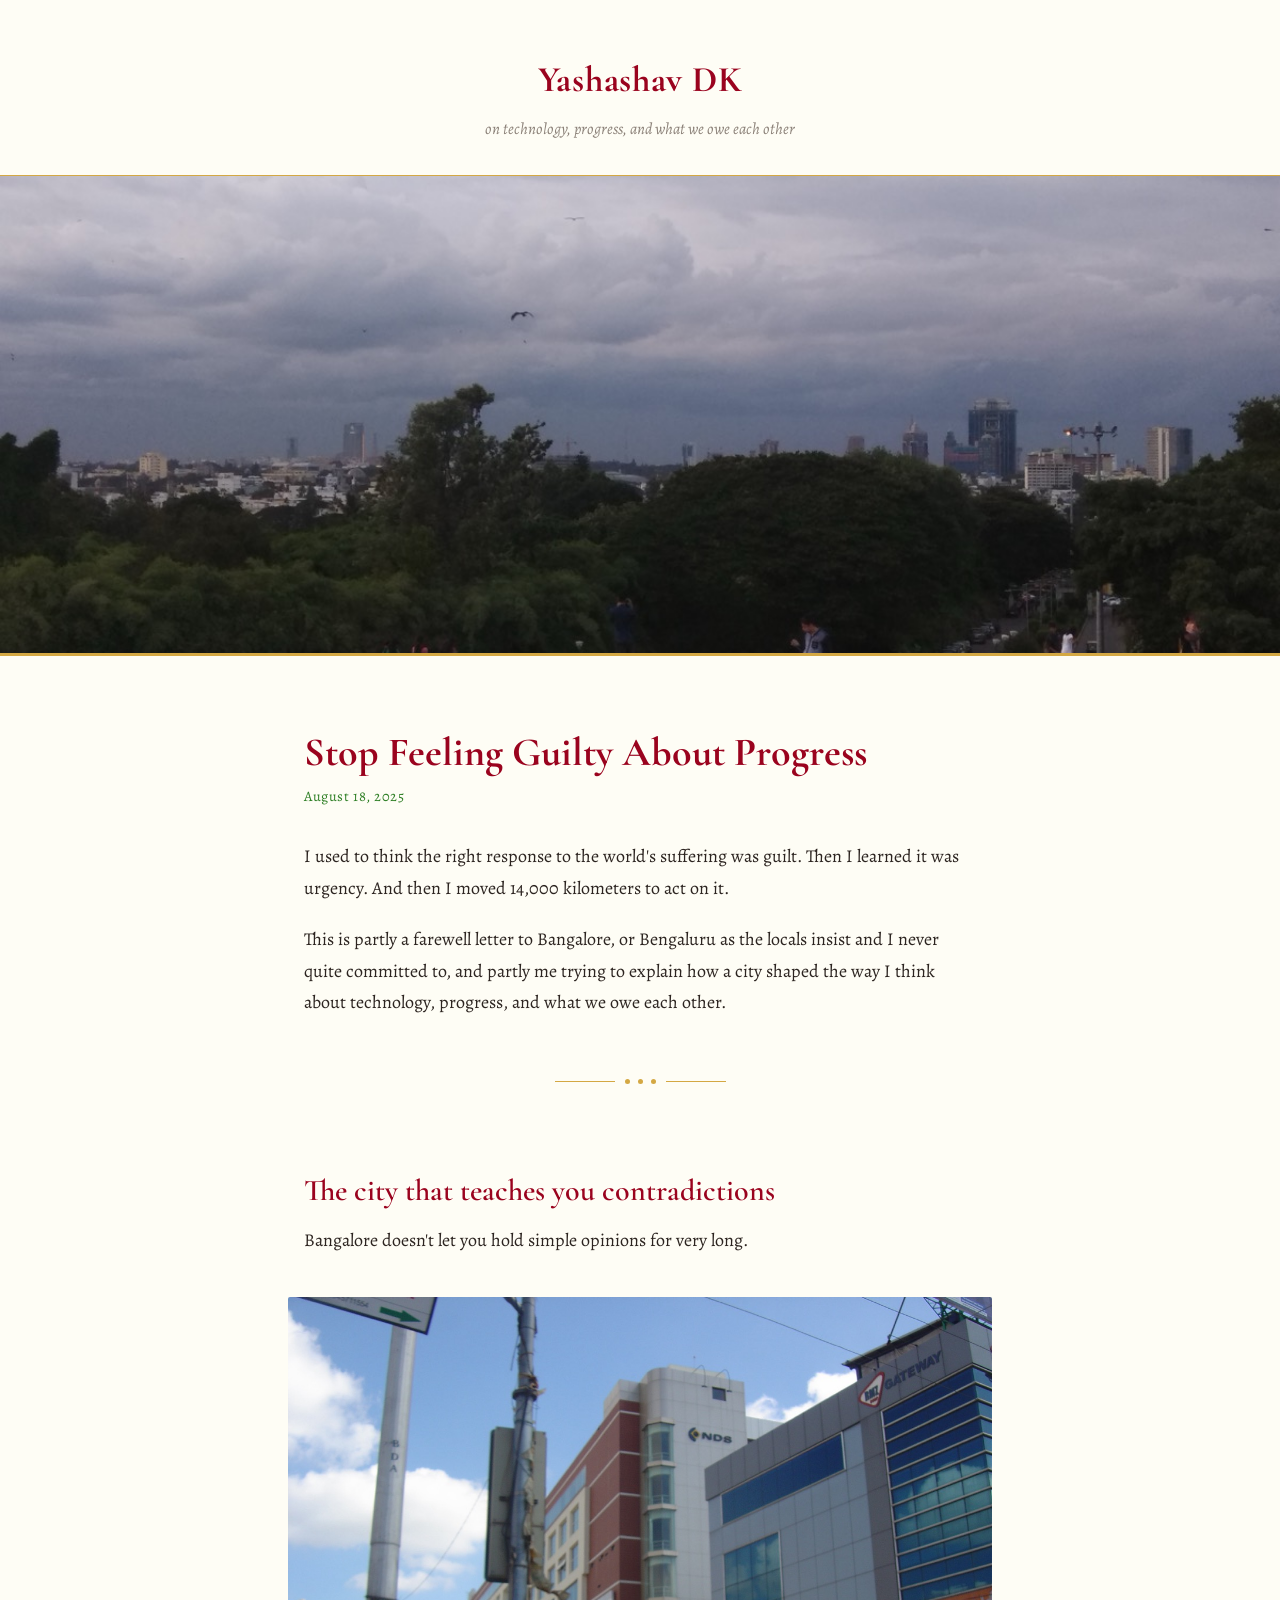
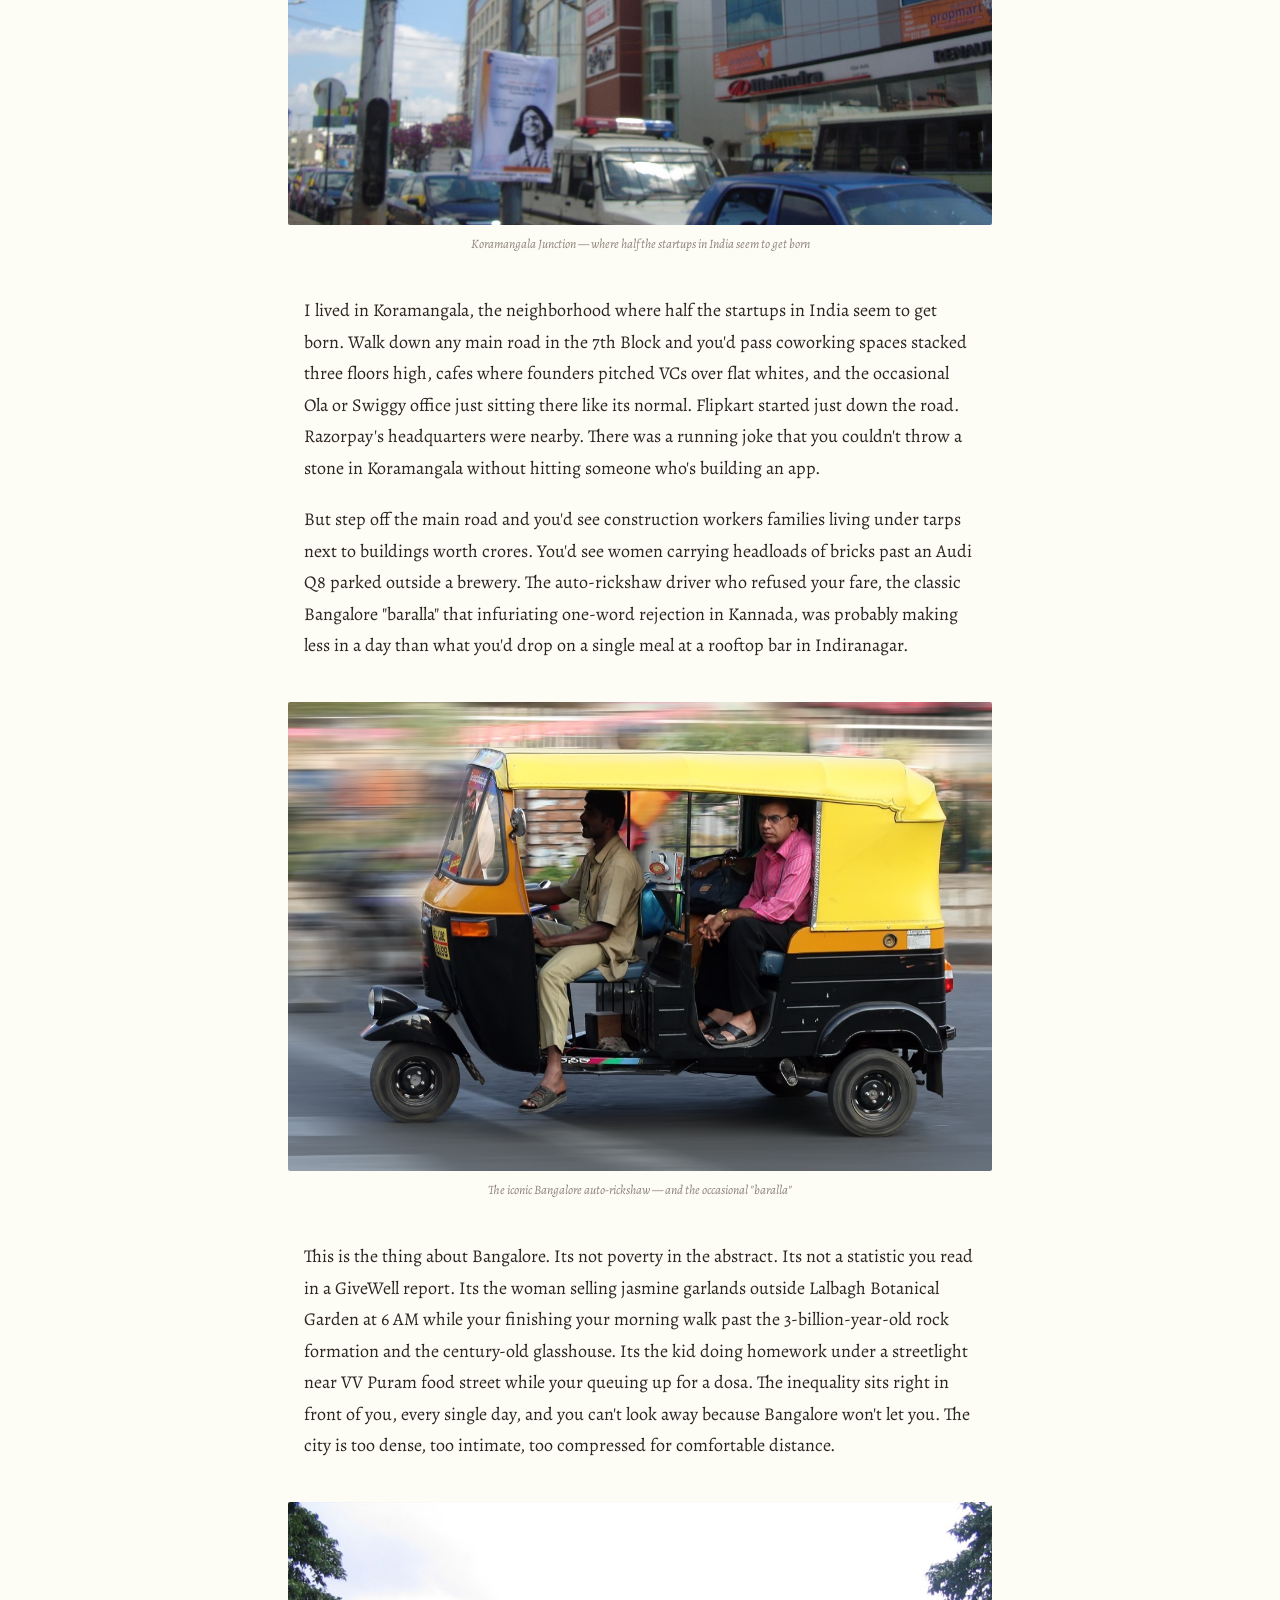
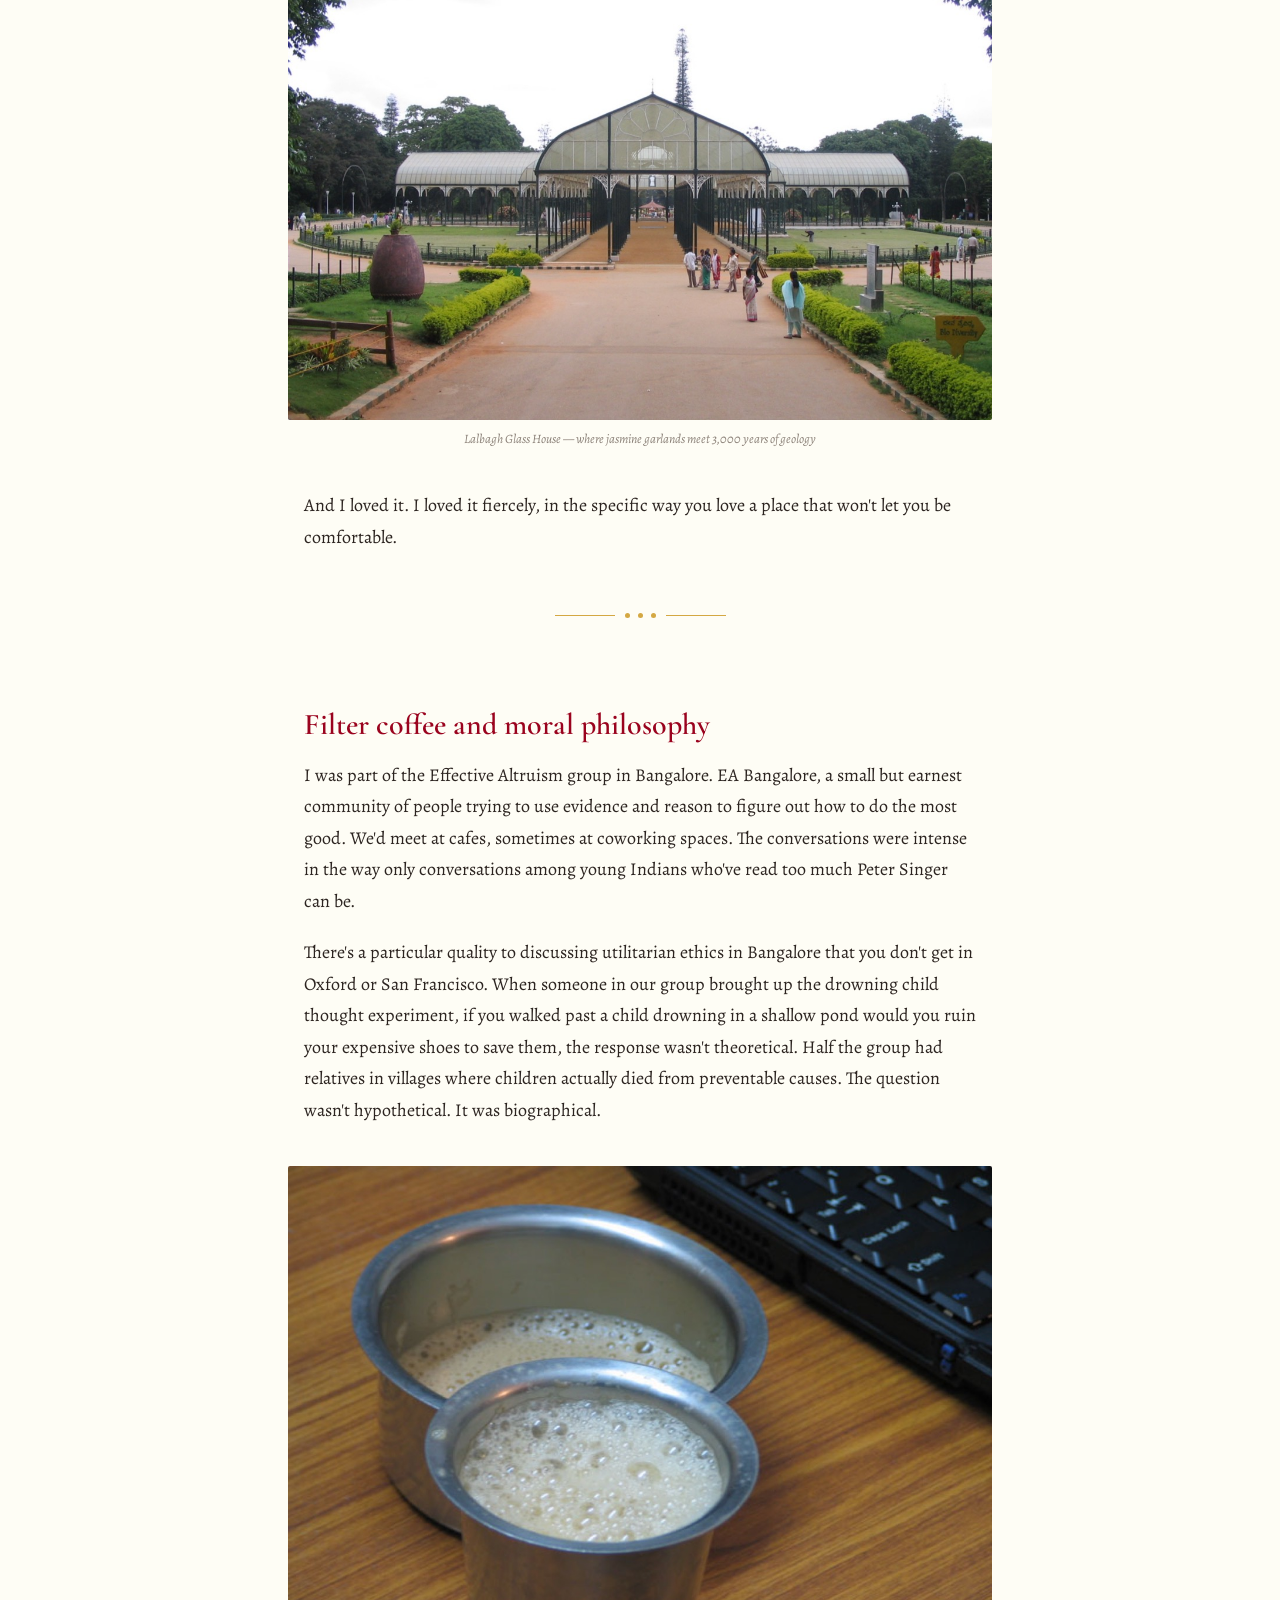
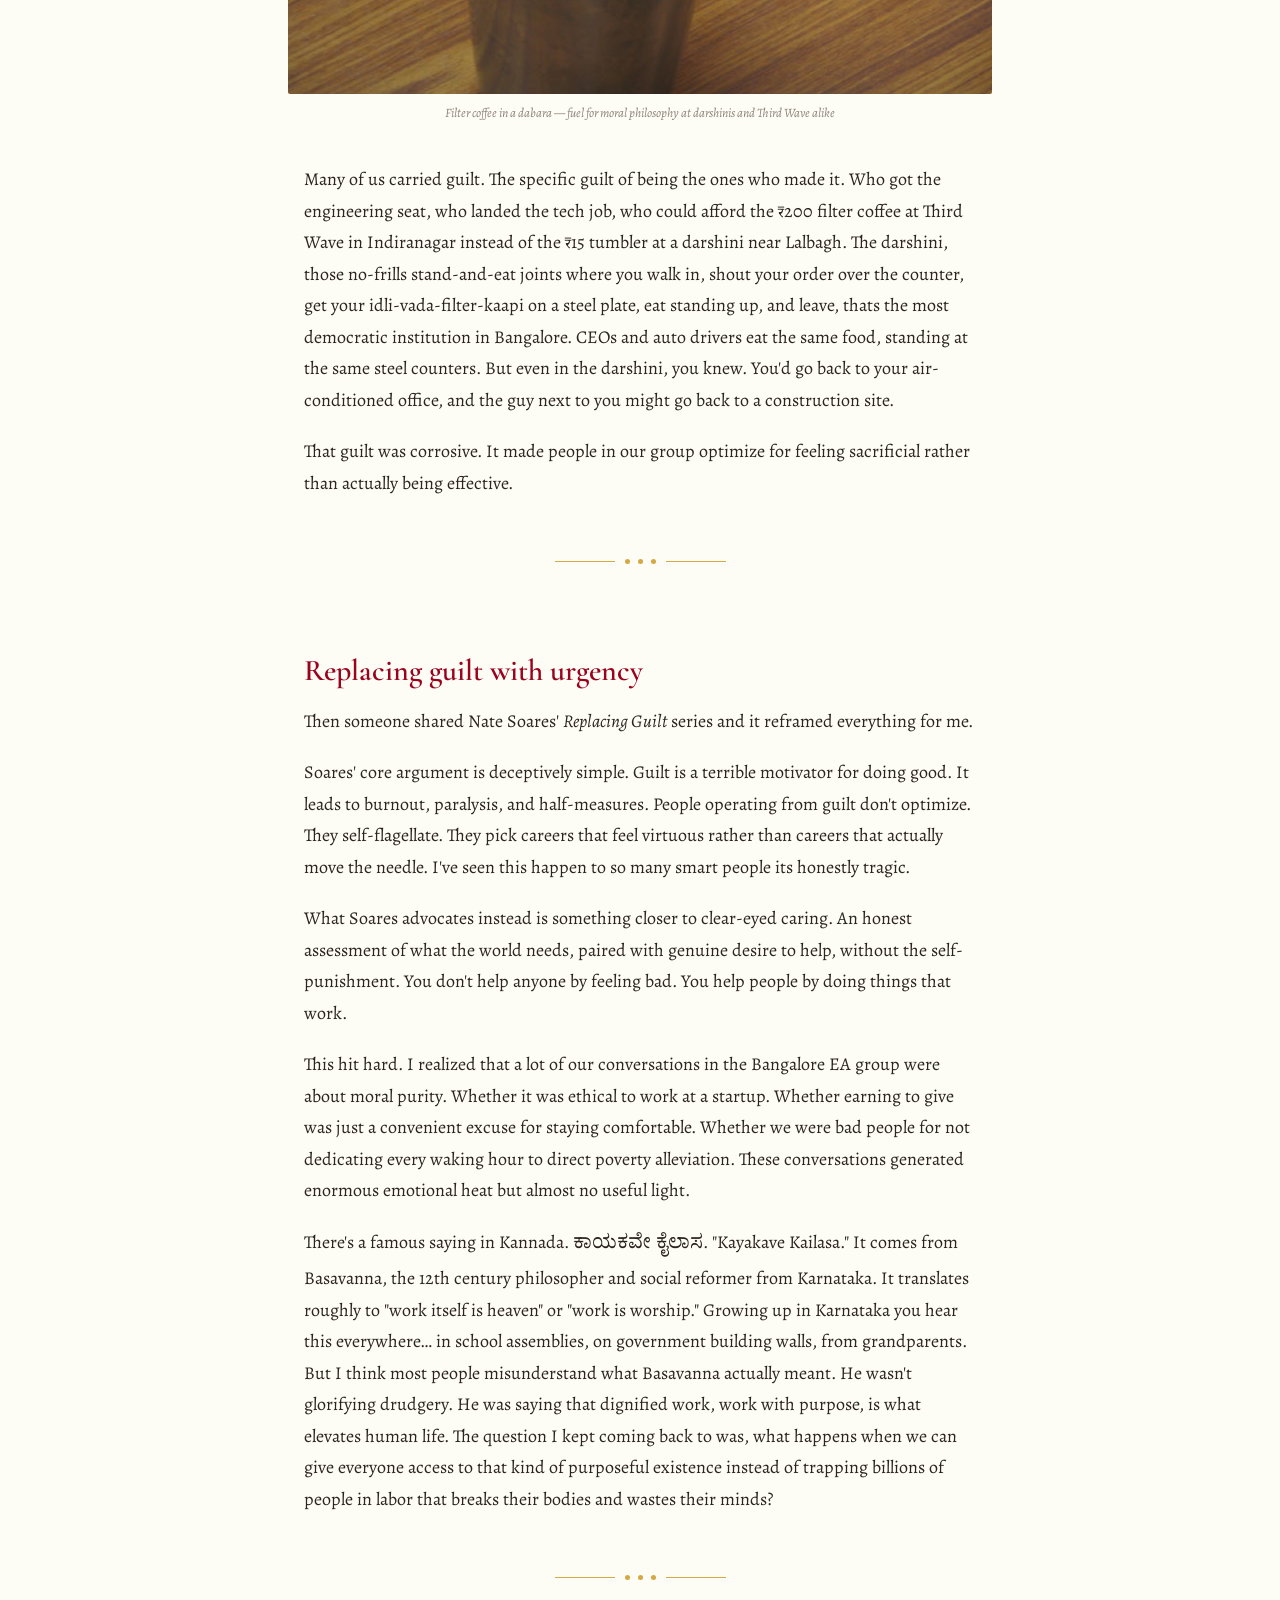
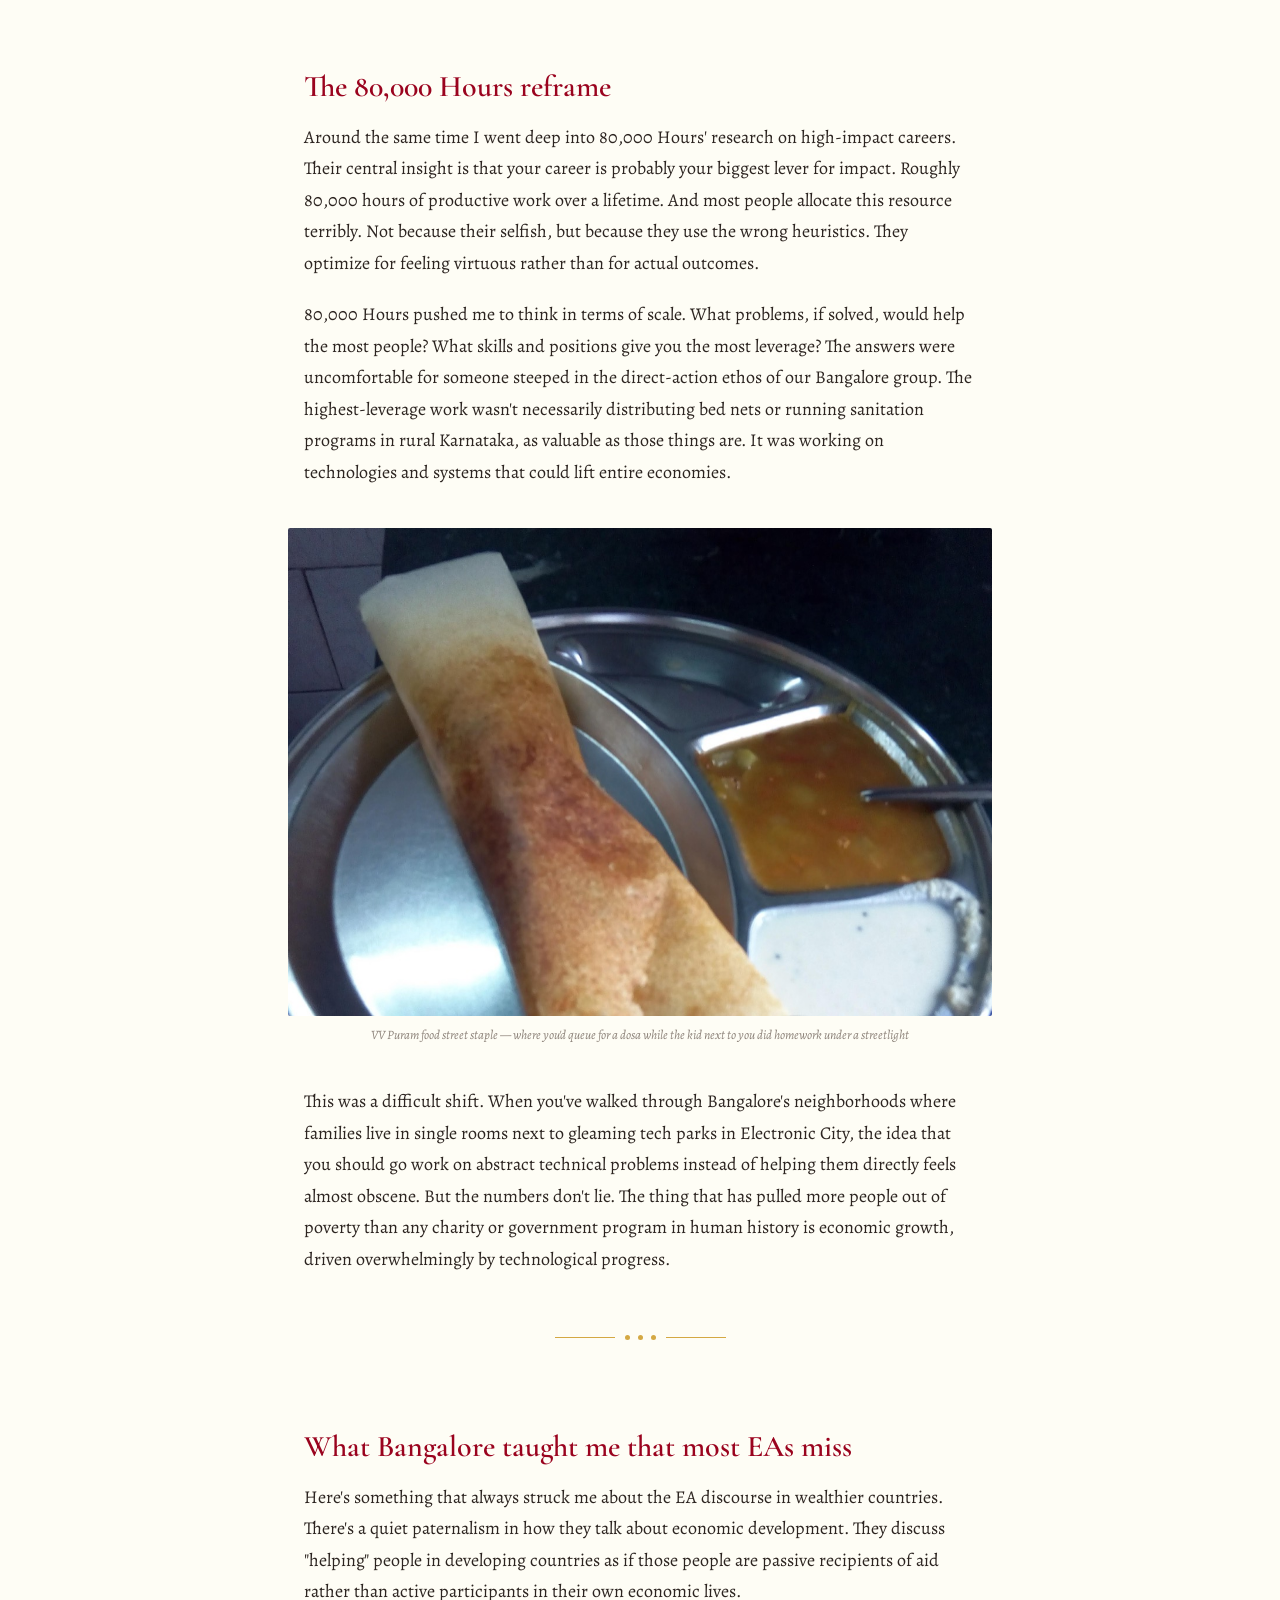
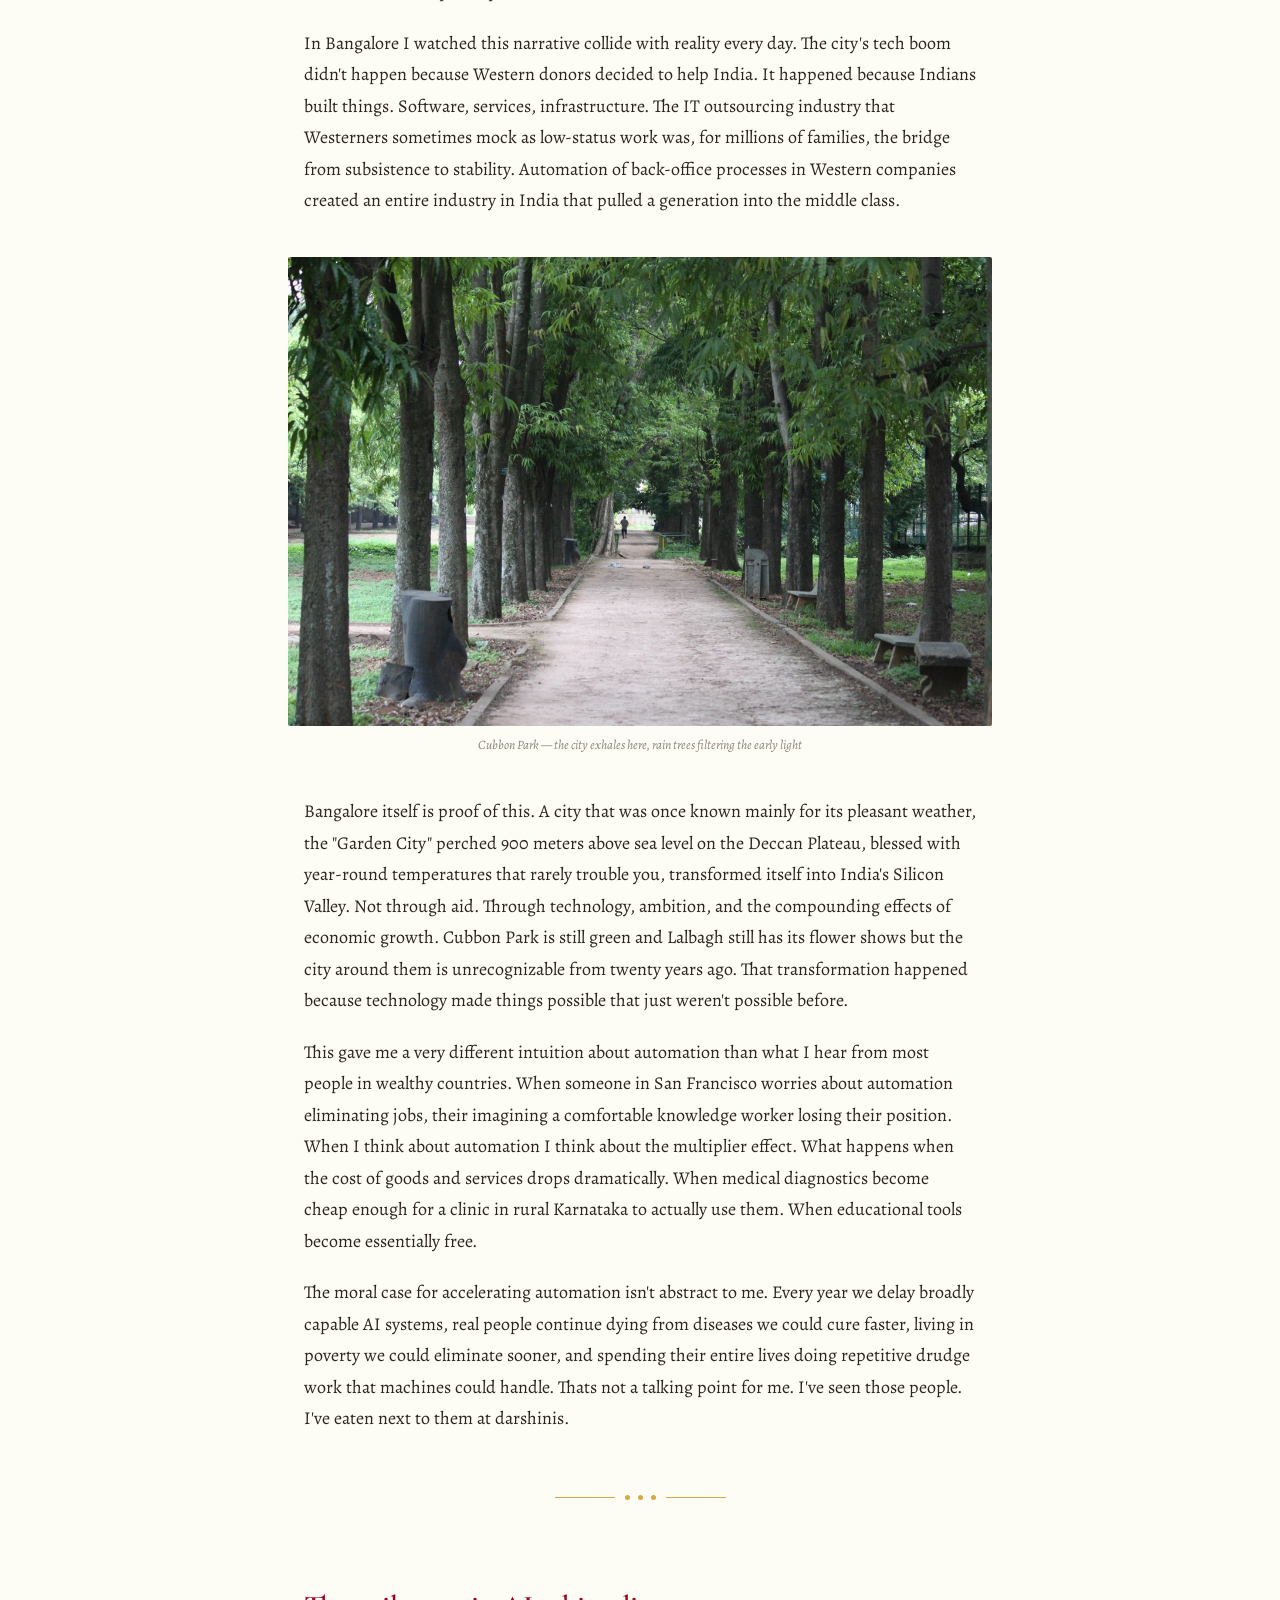
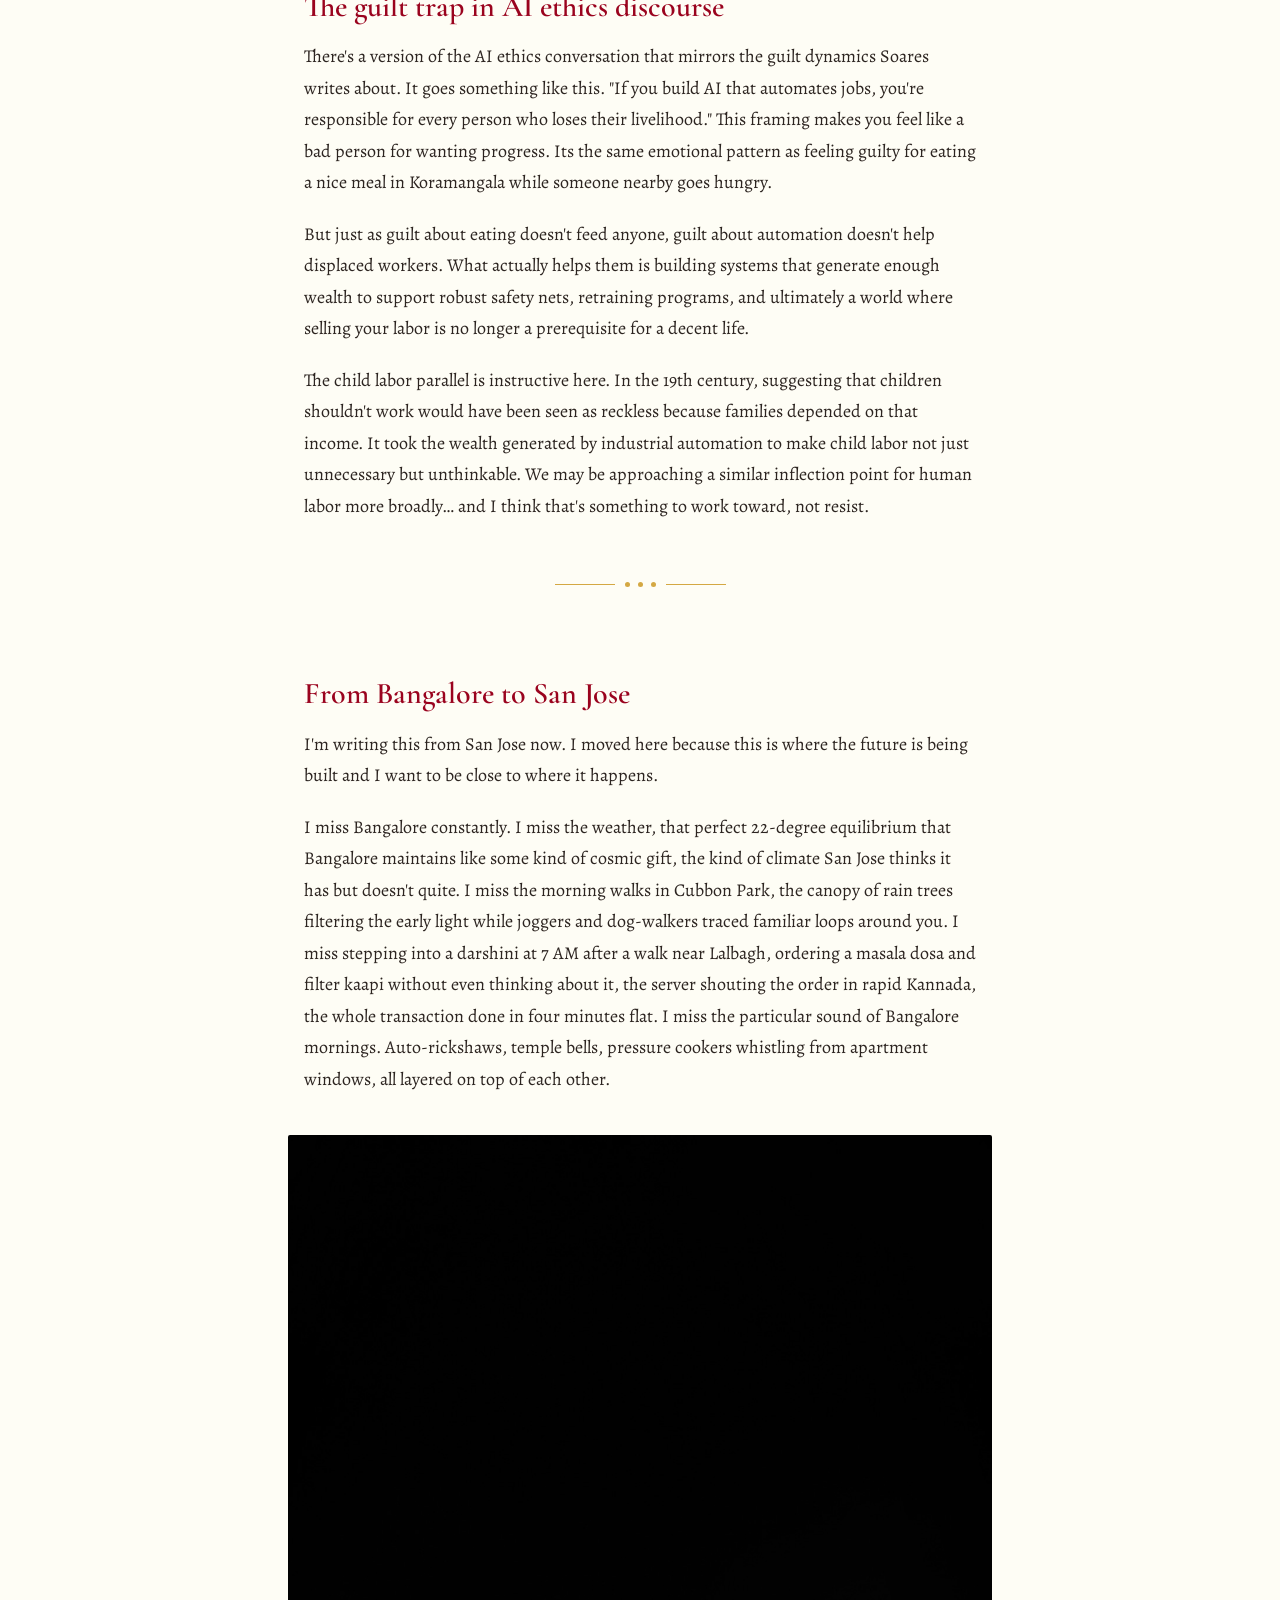
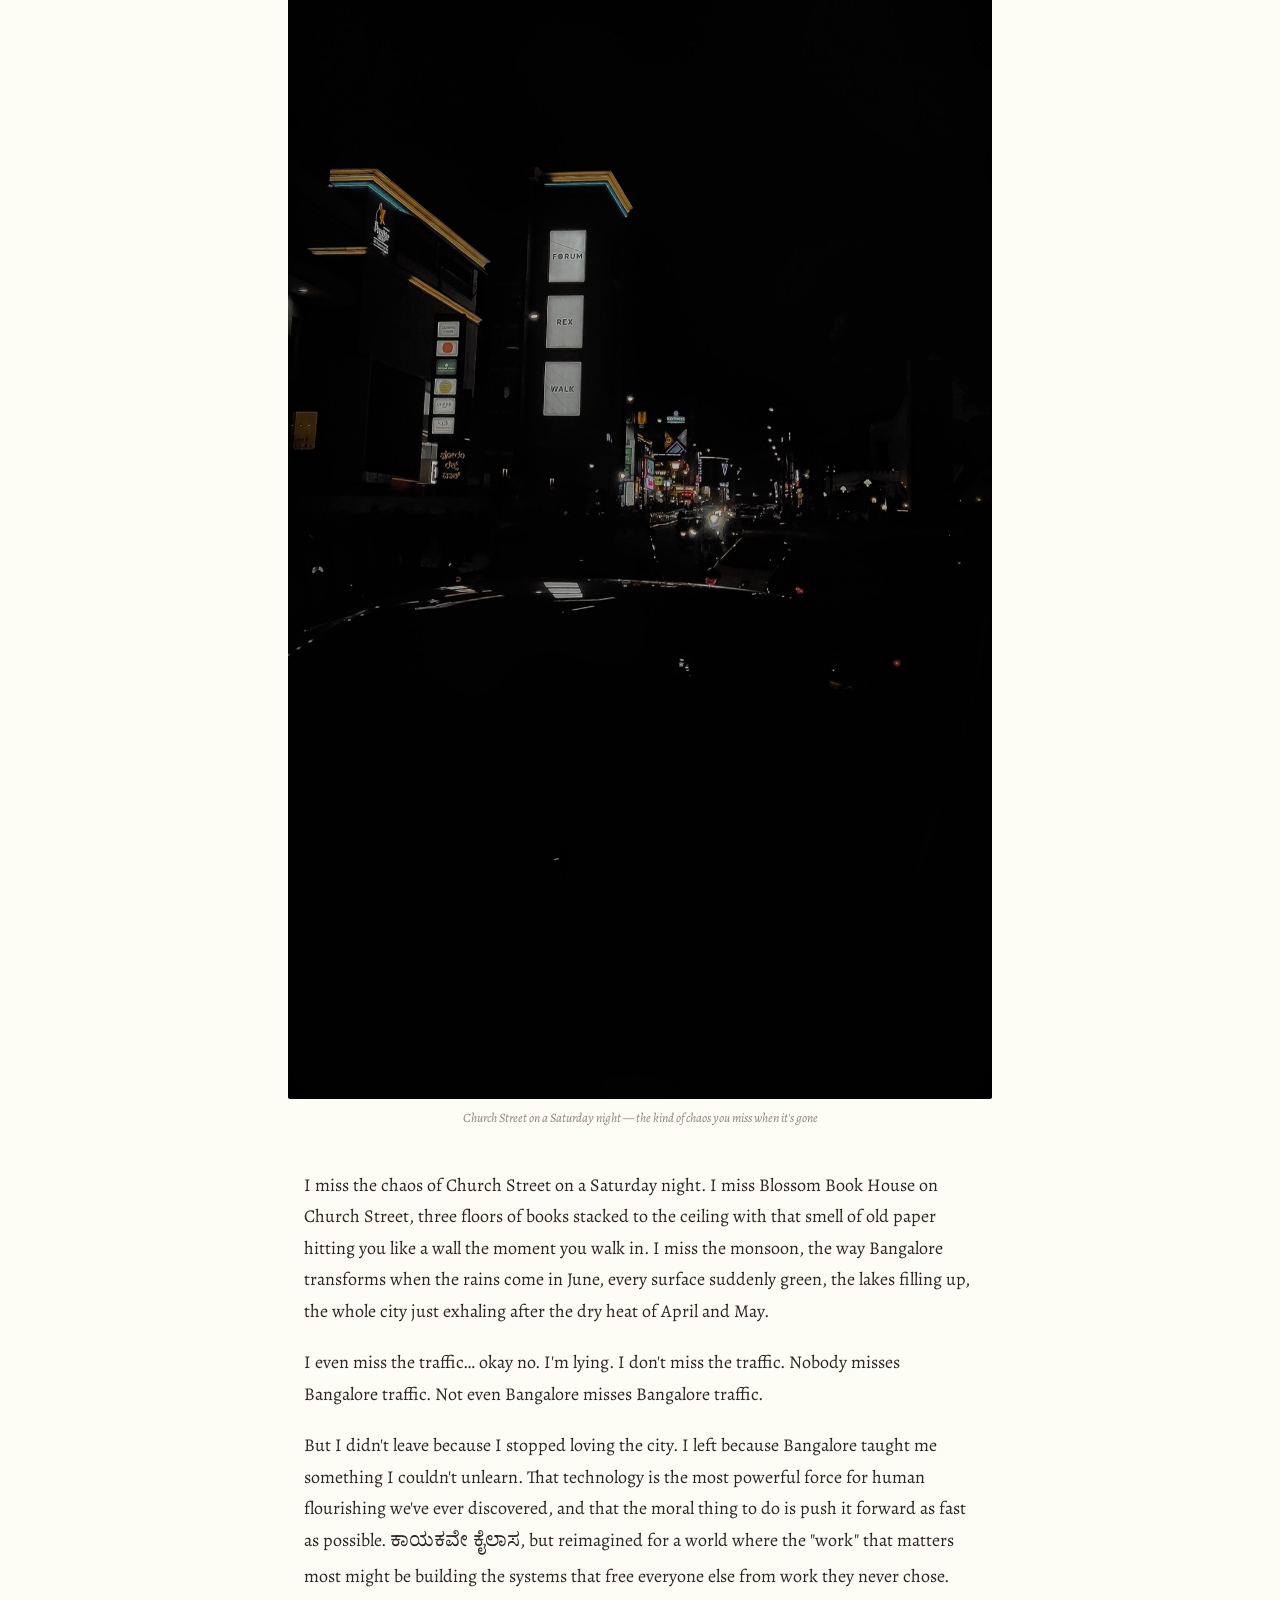
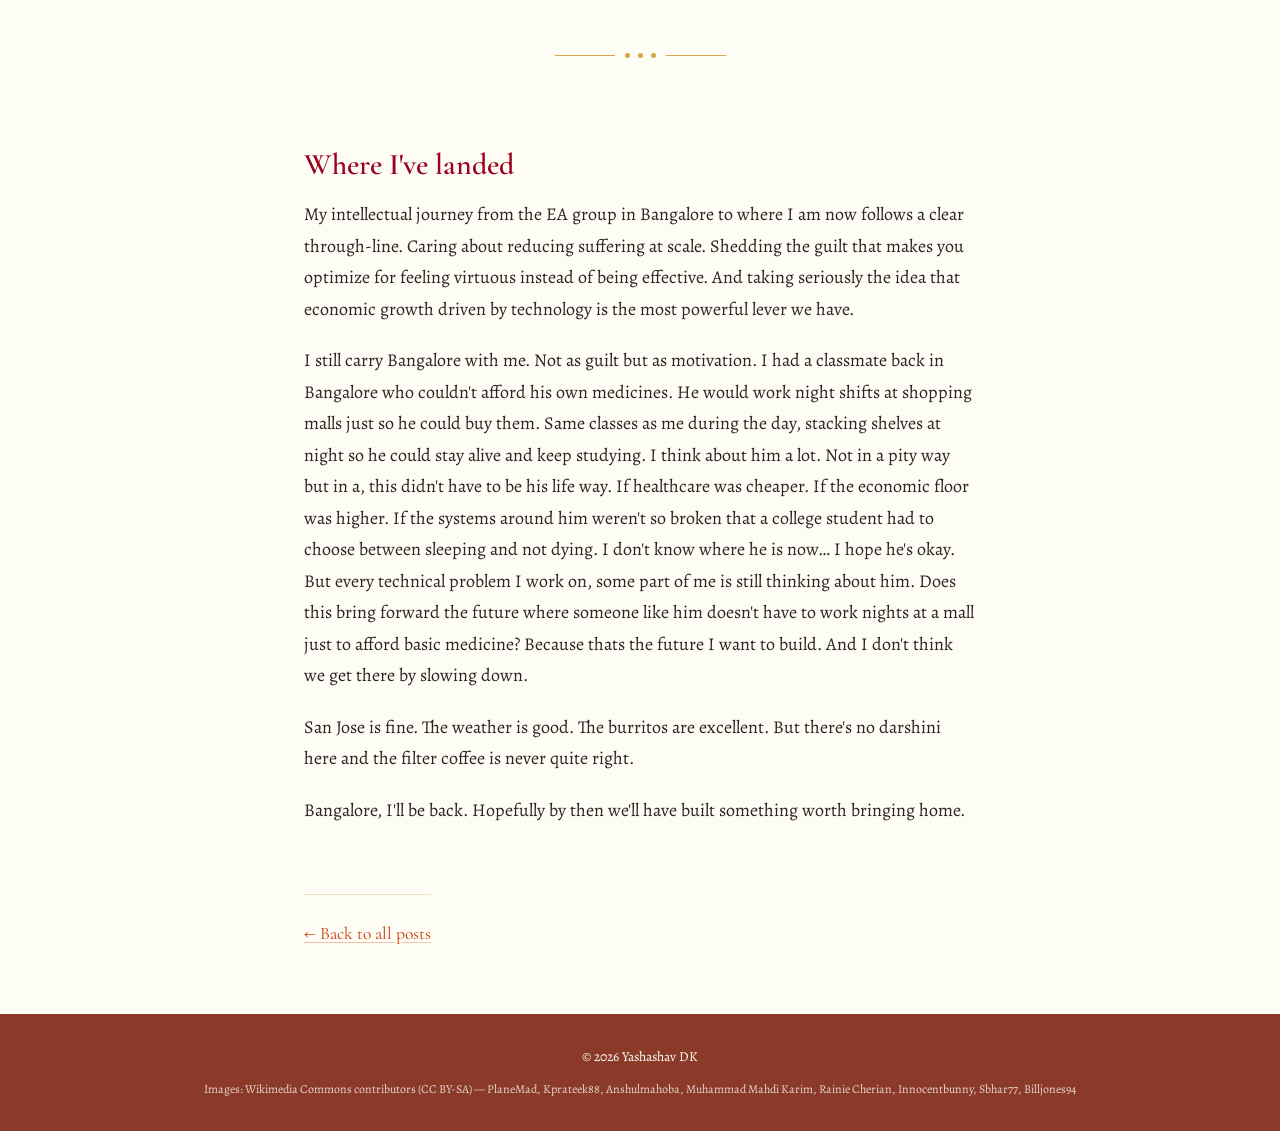
==== posts/stop-feeling-guilty-about-progress.html @ c137db02 "Initial commit: personal blog with Bangalore love letter South Indian-inflected GitHub Pages blog wi" ====
<!DOCTYPE html>
<html lang="en">
<head>
  <meta charset="UTF-8">
  <meta name="viewport" content="width=device-width, initial-scale=1.0">
  <title>Stop Feeling Guilty About Progress &mdash; Yashashav DK</title>
  <link rel="stylesheet" href="../css/style.css">
  <meta name="description" content="A love letter to Bangalore. On EA, technology, automation, and what a city teaches you about progress.">
  <meta property="og:title" content="Stop Feeling Guilty About Progress">
  <meta property="og:description" content="A love letter to Bangalore, and why I moved 14,000 kilometers to act on what it taught me.">
  <meta property="og:image" content="../images/bangalore-skyline.jpg">
  <meta property="og:type" content="article">
</head>
<body>

  <header class="site-header">
    <h1><a href="../index.html">Yashashav DK</a></h1>
    <p class="tagline">on technology, progress, and what we owe each other</p>
  </header>

  <img src="../images/bangalore-skyline.jpg" alt="Bangalore skyline seen from Lalbagh Botanical Garden, a mix of greenery and modern buildings" class="post-hero">

  <main class="content">
    <article>
      <div class="post-header">
        <h1>Stop Feeling Guilty About Progress</h1>
        <p class="post-date">August 18, 2025</p>
      </div>

      <div class="post-body">
        <p>I used to think the right response to the world's suffering was guilt. Then I learned it was urgency. And then I moved 14,000 kilometers to act on it.</p>

        <p>This is partly a farewell letter to Bangalore, or Bengaluru as the locals insist and I never quite committed to, and partly me trying to explain how a city shaped the way I think about technology, progress, and what we owe each other.</p>

        <div class="kolam-divider">
          <div class="kolam-dots"><span></span><span></span><span></span></div>
        </div>

        <h2>The city that teaches you contradictions</h2>

        <p>Bangalore doesn't let you hold simple opinions for very long.</p>

        <figure>
          <img src="../images/koramangala-junction.jpg" alt="Koramangala Junction, the heart of Bangalore's startup neighborhood" loading="lazy">
          <figcaption>Koramangala Junction &mdash; where half the startups in India seem to get born</figcaption>
        </figure>

        <p>I lived in Koramangala, the neighborhood where half the startups in India seem to get born. Walk down any main road in the 7th Block and you'd pass coworking spaces stacked three floors high, cafes where founders pitched VCs over flat whites, and the occasional Ola or Swiggy office just sitting there like its normal. Flipkart started just down the road. Razorpay's headquarters were nearby. There was a running joke that you couldn't throw a stone in Koramangala without hitting someone who's building an app.</p>

        <p>But step off the main road and you'd see construction workers families living under tarps next to buildings worth crores. You'd see women carrying headloads of bricks past an Audi Q8 parked outside a brewery. The auto-rickshaw driver who refused your fare, the classic Bangalore "baralla" that infuriating one-word rejection in Kannada, was probably making less in a day than what you'd drop on a single meal at a rooftop bar in Indiranagar.</p>

        <figure>
          <img src="../images/auto-rickshaw.jpg" alt="A green-and-yellow auto-rickshaw in Bangalore, the iconic local transport" loading="lazy">
          <figcaption>The iconic Bangalore auto-rickshaw &mdash; and the occasional "baralla"</figcaption>
        </figure>

        <p>This is the thing about Bangalore. Its not poverty in the abstract. Its not a statistic you read in a GiveWell report. Its the woman selling jasmine garlands outside Lalbagh Botanical Garden at 6 AM while your finishing your morning walk past the 3-billion-year-old rock formation and the century-old glasshouse. Its the kid doing homework under a streetlight near VV Puram food street while your queuing up for a dosa. The inequality sits right in front of you, every single day, and you can't look away because Bangalore won't let you. The city is too dense, too intimate, too compressed for comfortable distance.</p>

        <figure>
          <img src="../images/lalbagh-glasshouse.jpg" alt="The Glass House at Lalbagh Botanical Garden, Bangalore" loading="lazy">
          <figcaption>Lalbagh Glass House &mdash; where jasmine garlands meet 3,000 years of geology</figcaption>
        </figure>

        <p>And I loved it. I loved it fiercely, in the specific way you love a place that won't let you be comfortable.</p>

        <div class="kolam-divider">
          <div class="kolam-dots"><span></span><span></span><span></span></div>
        </div>

        <h2>Filter coffee and moral philosophy</h2>

        <p>I was part of the Effective Altruism group in Bangalore. EA Bangalore, a small but earnest community of people trying to use evidence and reason to figure out how to do the most good. We'd meet at cafes, sometimes at coworking spaces. The conversations were intense in the way only conversations among young Indians who've read too much Peter Singer can be.</p>

        <p>There's a particular quality to discussing utilitarian ethics in Bangalore that you don't get in Oxford or San Francisco. When someone in our group brought up the drowning child thought experiment, if you walked past a child drowning in a shallow pond would you ruin your expensive shoes to save them, the response wasn't theoretical. Half the group had relatives in villages where children actually died from preventable causes. The question wasn't hypothetical. It was biographical.</p>

        <figure>
          <img src="../images/filter-coffee.jpg" alt="South Indian filter coffee served in a traditional metal dabarah" loading="lazy">
          <figcaption>Filter coffee in a dabara &mdash; fuel for moral philosophy at darshinis and Third Wave alike</figcaption>
        </figure>

        <p>Many of us carried guilt. The specific guilt of being the ones who made it. Who got the engineering seat, who landed the tech job, who could afford the &#8377;200 filter coffee at Third Wave in Indiranagar instead of the &#8377;15 tumbler at a darshini near Lalbagh. The darshini, those no-frills stand-and-eat joints where you walk in, shout your order over the counter, get your idli-vada-filter-kaapi on a steel plate, eat standing up, and leave, thats the most democratic institution in Bangalore. CEOs and auto drivers eat the same food, standing at the same steel counters. But even in the darshini, you knew. You'd go back to your air-conditioned office, and the guy next to you might go back to a construction site.</p>

        <p>That guilt was corrosive. It made people in our group optimize for feeling sacrificial rather than actually being effective.</p>

        <div class="kolam-divider">
          <div class="kolam-dots"><span></span><span></span><span></span></div>
        </div>

        <h2>Replacing guilt with urgency</h2>

        <p>Then someone shared Nate Soares' <em>Replacing Guilt</em> series and it reframed everything for me.</p>

        <p>Soares' core argument is deceptively simple. Guilt is a terrible motivator for doing good. It leads to burnout, paralysis, and half-measures. People operating from guilt don't optimize. They self-flagellate. They pick careers that feel virtuous rather than careers that actually move the needle. I've seen this happen to so many smart people its honestly tragic.</p>

        <p>What Soares advocates instead is something closer to clear-eyed caring. An honest assessment of what the world needs, paired with genuine desire to help, without the self-punishment. You don't help anyone by feeling bad. You help people by doing things that work.</p>

        <p>This hit hard. I realized that a lot of our conversations in the Bangalore EA group were about moral purity. Whether it was ethical to work at a startup. Whether earning to give was just a convenient excuse for staying comfortable. Whether we were bad people for not dedicating every waking hour to direct poverty alleviation. These conversations generated enormous emotional heat but almost no useful light.</p>

        <p>There's a famous saying in Kannada. <span class="kannada">ಕಾಯಕವೇ ಕೈಲಾಸ</span>. "Kayakave Kailasa." It comes from Basavanna, the 12th century philosopher and social reformer from Karnataka. It translates roughly to "work itself is heaven" or "work is worship." Growing up in Karnataka you hear this everywhere&hellip; in school assemblies, on government building walls, from grandparents. But I think most people misunderstand what Basavanna actually meant. He wasn't glorifying drudgery. He was saying that dignified work, work with purpose, is what elevates human life. The question I kept coming back to was, what happens when we can give everyone access to that kind of purposeful existence instead of trapping billions of people in labor that breaks their bodies and wastes their minds?</p>

        <div class="kolam-divider">
          <div class="kolam-dots"><span></span><span></span><span></span></div>
        </div>

        <h2>The 80,000 Hours reframe</h2>

        <p>Around the same time I went deep into 80,000 Hours' research on high-impact careers. Their central insight is that your career is probably your biggest lever for impact. Roughly 80,000 hours of productive work over a lifetime. And most people allocate this resource terribly. Not because their selfish, but because they use the wrong heuristics. They optimize for feeling virtuous rather than for actual outcomes.</p>

        <p>80,000 Hours pushed me to think in terms of scale. What problems, if solved, would help the most people? What skills and positions give you the most leverage? The answers were uncomfortable for someone steeped in the direct-action ethos of our Bangalore group. The highest-leverage work wasn't necessarily distributing bed nets or running sanitation programs in rural Karnataka, as valuable as those things are. It was working on technologies and systems that could lift entire economies.</p>

        <figure>
          <img src="../images/masala-dosa.jpg" alt="A plate of South Indian masala dosa" loading="lazy">
          <figcaption>VV Puram food street staple &mdash; where you'd queue for a dosa while the kid next to you did homework under a streetlight</figcaption>
        </figure>

        <p>This was a difficult shift. When you've walked through Bangalore's neighborhoods where families live in single rooms next to gleaming tech parks in Electronic City, the idea that you should go work on abstract technical problems instead of helping them directly feels almost obscene. But the numbers don't lie. The thing that has pulled more people out of poverty than any charity or government program in human history is economic growth, driven overwhelmingly by technological progress.</p>

        <div class="kolam-divider">
          <div class="kolam-dots"><span></span><span></span><span></span></div>
        </div>

        <h2>What Bangalore taught me that most EAs miss</h2>

        <p>Here's something that always struck me about the EA discourse in wealthier countries. There's a quiet paternalism in how they talk about economic development. They discuss "helping" people in developing countries as if those people are passive recipients of aid rather than active participants in their own economic lives.</p>

        <p>In Bangalore I watched this narrative collide with reality every day. The city's tech boom didn't happen because Western donors decided to help India. It happened because Indians built things. Software, services, infrastructure. The IT outsourcing industry that Westerners sometimes mock as low-status work was, for millions of families, the bridge from subsistence to stability. Automation of back-office processes in Western companies created an entire industry in India that pulled a generation into the middle class.</p>

        <figure>
          <img src="../images/cubbon-park.jpg" alt="Lush tree-lined canopy at Cubbon Park, Bengaluru" loading="lazy">
          <figcaption>Cubbon Park &mdash; the city exhales here, rain trees filtering the early light</figcaption>
        </figure>

        <p>Bangalore itself is proof of this. A city that was once known mainly for its pleasant weather, the "Garden City" perched 900 meters above sea level on the Deccan Plateau, blessed with year-round temperatures that rarely trouble you, transformed itself into India's Silicon Valley. Not through aid. Through technology, ambition, and the compounding effects of economic growth. Cubbon Park is still green and Lalbagh still has its flower shows but the city around them is unrecognizable from twenty years ago. That transformation happened because technology made things possible that just weren't possible before.</p>

        <p>This gave me a very different intuition about automation than what I hear from most people in wealthy countries. When someone in San Francisco worries about automation eliminating jobs, their imagining a comfortable knowledge worker losing their position. When I think about automation I think about the multiplier effect. What happens when the cost of goods and services drops dramatically. When medical diagnostics become cheap enough for a clinic in rural Karnataka to actually use them. When educational tools become essentially free.</p>

        <p>The moral case for accelerating automation isn't abstract to me. Every year we delay broadly capable AI systems, real people continue dying from diseases we could cure faster, living in poverty we could eliminate sooner, and spending their entire lives doing repetitive drudge work that machines could handle. Thats not a talking point for me. I've seen those people. I've eaten next to them at darshinis.</p>

        <div class="kolam-divider">
          <div class="kolam-dots"><span></span><span></span><span></span></div>
        </div>

        <h2>The guilt trap in AI ethics discourse</h2>

        <p>There's a version of the AI ethics conversation that mirrors the guilt dynamics Soares writes about. It goes something like this. "If you build AI that automates jobs, you're responsible for every person who loses their livelihood." This framing makes you feel like a bad person for wanting progress. Its the same emotional pattern as feeling guilty for eating a nice meal in Koramangala while someone nearby goes hungry.</p>

        <p>But just as guilt about eating doesn't feed anyone, guilt about automation doesn't help displaced workers. What actually helps them is building systems that generate enough wealth to support robust safety nets, retraining programs, and ultimately a world where selling your labor is no longer a prerequisite for a decent life.</p>

        <p>The child labor parallel is instructive here. In the 19th century, suggesting that children shouldn't work would have been seen as reckless because families depended on that income. It took the wealth generated by industrial automation to make child labor not just unnecessary but unthinkable. We may be approaching a similar inflection point for human labor more broadly&hellip; and I think that's something to work toward, not resist.</p>

        <div class="kolam-divider">
          <div class="kolam-dots"><span></span><span></span><span></span></div>
        </div>

        <h2>From Bangalore to San Jose</h2>

        <p>I'm writing this from San Jose now. I moved here because this is where the future is being built and I want to be close to where it happens.</p>

        <p>I miss Bangalore constantly. I miss the weather, that perfect 22-degree equilibrium that Bangalore maintains like some kind of cosmic gift, the kind of climate San Jose thinks it has but doesn't quite. I miss the morning walks in Cubbon Park, the canopy of rain trees filtering the early light while joggers and dog-walkers traced familiar loops around you. I miss stepping into a darshini at 7 AM after a walk near Lalbagh, ordering a masala dosa and filter kaapi without even thinking about it, the server shouting the order in rapid Kannada, the whole transaction done in four minutes flat. I miss the particular sound of Bangalore mornings. Auto-rickshaws, temple bells, pressure cookers whistling from apartment windows, all layered on top of each other.</p>

        <figure>
          <img src="../images/church-street.jpg" alt="Church Street in Bangalore at night, bustling with people and lights" loading="lazy">
          <figcaption>Church Street on a Saturday night &mdash; the kind of chaos you miss when it's gone</figcaption>
        </figure>

        <p>I miss the chaos of Church Street on a Saturday night. I miss Blossom Book House on Church Street, three floors of books stacked to the ceiling with that smell of old paper hitting you like a wall the moment you walk in. I miss the monsoon, the way Bangalore transforms when the rains come in June, every surface suddenly green, the lakes filling up, the whole city just exhaling after the dry heat of April and May.</p>

        <p>I even miss the traffic&hellip; okay no. I'm lying. I don't miss the traffic. Nobody misses Bangalore traffic. Not even Bangalore misses Bangalore traffic.</p>

        <p>But I didn't leave because I stopped loving the city. I left because Bangalore taught me something I couldn't unlearn. That technology is the most powerful force for human flourishing we've ever discovered, and that the moral thing to do is push it forward as fast as possible. <span class="kannada">ಕಾಯಕವೇ ಕೈಲಾಸ</span>, but reimagined for a world where the "work" that matters most might be building the systems that free everyone else from work they never chose.</p>

        <div class="kolam-divider">
          <div class="kolam-dots"><span></span><span></span><span></span></div>
        </div>

        <h2>Where I've landed</h2>

        <p>My intellectual journey from the EA group in Bangalore to where I am now follows a clear through-line. Caring about reducing suffering at scale. Shedding the guilt that makes you optimize for feeling virtuous instead of being effective. And taking seriously the idea that economic growth driven by technology is the most powerful lever we have.</p>

        <p>I still carry Bangalore with me. Not as guilt but as motivation. I had a classmate back in Bangalore who couldn't afford his own medicines. He would work night shifts at shopping malls just so he could buy them. Same classes as me during the day, stacking shelves at night so he could stay alive and keep studying. I think about him a lot. Not in a pity way but in a, this didn't have to be his life way. If healthcare was cheaper. If the economic floor was higher. If the systems around him weren't so broken that a college student had to choose between sleeping and not dying. I don't know where he is now&hellip; I hope he's okay. But every technical problem I work on, some part of me is still thinking about him. Does this bring forward the future where someone like him doesn't have to work nights at a mall just to afford basic medicine? Because thats the future I want to build. And I don't think we get there by slowing down.</p>

        <p>San Jose is fine. The weather is good. The burritos are excellent. But there's no darshini here and the filter coffee is never quite right.</p>

        <p>Bangalore, I'll be back. Hopefully by then we'll have built something worth bringing home.</p>

        <a href="../index.html" class="back-link">&larr; Back to all posts</a>
      </div>
    </article>
  </main>

  <footer class="site-footer">
    <p>&copy; 2026 Yashashav DK</p>
    <p class="attribution">
      Images: Wikimedia Commons contributors (CC BY-SA) &mdash;
      PlaneMad, Kprateek88, Anshulmahoba, Muhammad Mahdi Karim, Rainie Cherian, Innocentbunny, Sbhar77, Billjones94
    </p>
  </footer>

</body>
</html>
---- css/style.css ----
@import url('https://fonts.googleapis.com/css2?family=Cormorant+Garamond:ital,wght@0,400;0,600;0,700;1,400&family=Alegreya:ital,wght@0,400;0,500;1,400&family=Noto+Serif+Kannada:wght@400;700&display=swap');

:root {
  --bg-primary: #FEFDF5;
  --bg-secondary: #F5F0E8;
  --bg-footer: #8B3A2A;
  --text-primary: #2C2420;
  --text-secondary: #8C8279;
  --color-carmine: #9A031E;
  --color-temple-red: #C83A00;
  --color-turmeric: #FEC016;
  --color-zari-gold: #D4A843;
  --color-banana-leaf: #2E7F25;
  --color-red-oxide: #8B3A2A;
  --color-jasmine: #FEFDF5;
  --color-ivory: #F5F0E8;
  --color-sandalwood: #C89878;
}

*, *::before, *::after {
  margin: 0;
  padding: 0;
  box-sizing: border-box;
}

html {
  scroll-behavior: smooth;
}

body {
  font-family: 'Alegreya', Georgia, serif;
  font-size: 1.125rem;
  line-height: 1.75;
  color: var(--text-primary);
  background-color: var(--bg-primary);
  -webkit-font-smoothing: antialiased;
}

/* ---- Site Header ---- */

.site-header {
  padding: 3rem 1.5rem 2rem;
  text-align: center;
  border-bottom: 1px solid var(--color-zari-gold);
}

.site-header h1 {
  font-family: 'Cormorant Garamond', serif;
  font-size: 2.25rem;
  font-weight: 700;
  color: var(--color-carmine);
  letter-spacing: 0.02em;
}

.site-header h1 a {
  color: inherit;
  text-decoration: none;
}

.site-header .tagline {
  font-family: 'Alegreya', serif;
  font-style: italic;
  color: var(--text-secondary);
  margin-top: 0.25rem;
  font-size: 1rem;
}

/* ---- Main Content ---- */

.content {
  max-width: 720px;
  margin: 0 auto;
  padding: 2rem 1.5rem 4rem;
}

/* ---- Post List (Index) ---- */

.post-list {
  list-style: none;
  margin-top: 1rem;
}

.post-list li {
  padding: 1.75rem 0;
  border-bottom: 1px solid rgba(212, 168, 67, 0.3);
}

.post-list li:last-child {
  border-bottom: none;
}

.post-list .post-date {
  font-family: 'Alegreya', serif;
  font-size: 0.875rem;
  color: var(--color-banana-leaf);
  display: block;
  margin-bottom: 0.25rem;
  letter-spacing: 0.04em;
}

.post-list .post-title {
  font-family: 'Cormorant Garamond', serif;
  font-size: 1.625rem;
  font-weight: 600;
  line-height: 1.3;
}

.post-list .post-title a {
  color: var(--color-carmine);
  text-decoration: none;
  transition: color 0.2s;
}

.post-list .post-title a:hover {
  color: var(--color-temple-red);
}

.post-list .post-excerpt {
  color: var(--text-secondary);
  font-size: 1rem;
  margin-top: 0.35rem;
  font-style: italic;
}

/* ---- Post Page ---- */

.post-hero {
  width: 100%;
  max-height: 480px;
  object-fit: cover;
  display: block;
  border-bottom: 3px solid var(--color-zari-gold);
}

.post-header {
  margin-bottom: 2rem;
  padding-top: 2.5rem;
}

.post-header h1 {
  font-family: 'Cormorant Garamond', serif;
  font-size: 2.5rem;
  font-weight: 700;
  color: var(--color-carmine);
  line-height: 1.2;
}

.post-header .post-date {
  font-size: 0.9rem;
  color: var(--color-banana-leaf);
  margin-top: 0.5rem;
  letter-spacing: 0.04em;
}

.post-body h2 {
  font-family: 'Cormorant Garamond', serif;
  font-size: 1.875rem;
  font-weight: 600;
  color: var(--color-carmine);
  margin-top: 3rem;
  margin-bottom: 1rem;
  line-height: 1.25;
}

.post-body p {
  margin-bottom: 1.25rem;
}

.post-body a {
  color: var(--color-temple-red);
  text-decoration: underline;
  text-decoration-color: rgba(200, 58, 0, 0.3);
  text-underline-offset: 3px;
  transition: text-decoration-color 0.2s;
}

.post-body a:hover {
  text-decoration-color: var(--color-temple-red);
}

.post-body strong {
  font-weight: 500;
}

.post-body em {
  font-style: italic;
}

/* Blockquotes — Zari gold left border */
.post-body blockquote {
  font-family: 'Cormorant Garamond', serif;
  font-size: 1.375rem;
  font-style: italic;
  border-left: 3px solid var(--color-zari-gold);
  padding: 0.5rem 0 0.5rem 1.5rem;
  margin: 2rem 0;
  color: var(--text-secondary);
  line-height: 1.6;
}

/* Kannada text */
.kannada {
  font-family: 'Noto Serif Kannada', serif;
  font-size: 1.1em;
}

/* Post images */
.post-body figure {
  margin: 2.5rem -1rem;
  padding: 0;
}

.post-body figure img {
  width: 100%;
  display: block;
  border-radius: 2px;
}

.post-body figure figcaption {
  font-size: 0.8rem;
  color: var(--text-secondary);
  text-align: center;
  margin-top: 0.5rem;
  font-style: italic;
  padding: 0 1rem;
}

/* ---- Kolam Section Divider ---- */

.kolam-divider {
  display: flex;
  justify-content: center;
  align-items: center;
  gap: 10px;
  padding: 2.5rem 0;
}

.kolam-divider::before,
.kolam-divider::after {
  content: '';
  width: 60px;
  height: 1px;
  background: var(--color-zari-gold);
}

.kolam-dots {
  display: flex;
  gap: 8px;
}

.kolam-dots span {
  display: block;
  width: 5px;
  height: 5px;
  border-radius: 50%;
  background: var(--color-zari-gold);
}

/* ---- Back Link ---- */

.back-link {
  display: inline-block;
  margin-top: 3rem;
  padding-top: 1.5rem;
  border-top: 1px solid rgba(212, 168, 67, 0.3);
  font-family: 'Cormorant Garamond', serif;
  font-size: 1.1rem;
  color: var(--color-temple-red);
  text-decoration: none;
}

.back-link:hover {
  color: var(--color-carmine);
}

/* ---- Footer ---- */

.site-footer {
  background: var(--color-red-oxide);
  color: var(--color-jasmine);
  text-align: center;
  padding: 2rem 1.5rem;
  font-size: 0.85rem;
  line-height: 1.6;
}

.site-footer a {
  color: var(--color-turmeric);
  text-decoration: none;
}

.site-footer a:hover {
  text-decoration: underline;
}

.site-footer .attribution {
  margin-top: 0.75rem;
  font-size: 0.75rem;
  opacity: 0.8;
}

/* ---- Responsive ---- */

@media (max-width: 600px) {
  .site-header h1 {
    font-size: 1.75rem;
  }

  .post-header h1 {
    font-size: 1.875rem;
  }

  .post-body h2 {
    font-size: 1.5rem;
  }

  .content {
    padding: 1.5rem 1rem 3rem;
  }

  .post-body figure {
    margin: 2rem -0.5rem;
  }

  .post-body blockquote {
    font-size: 1.2rem;
  }
}
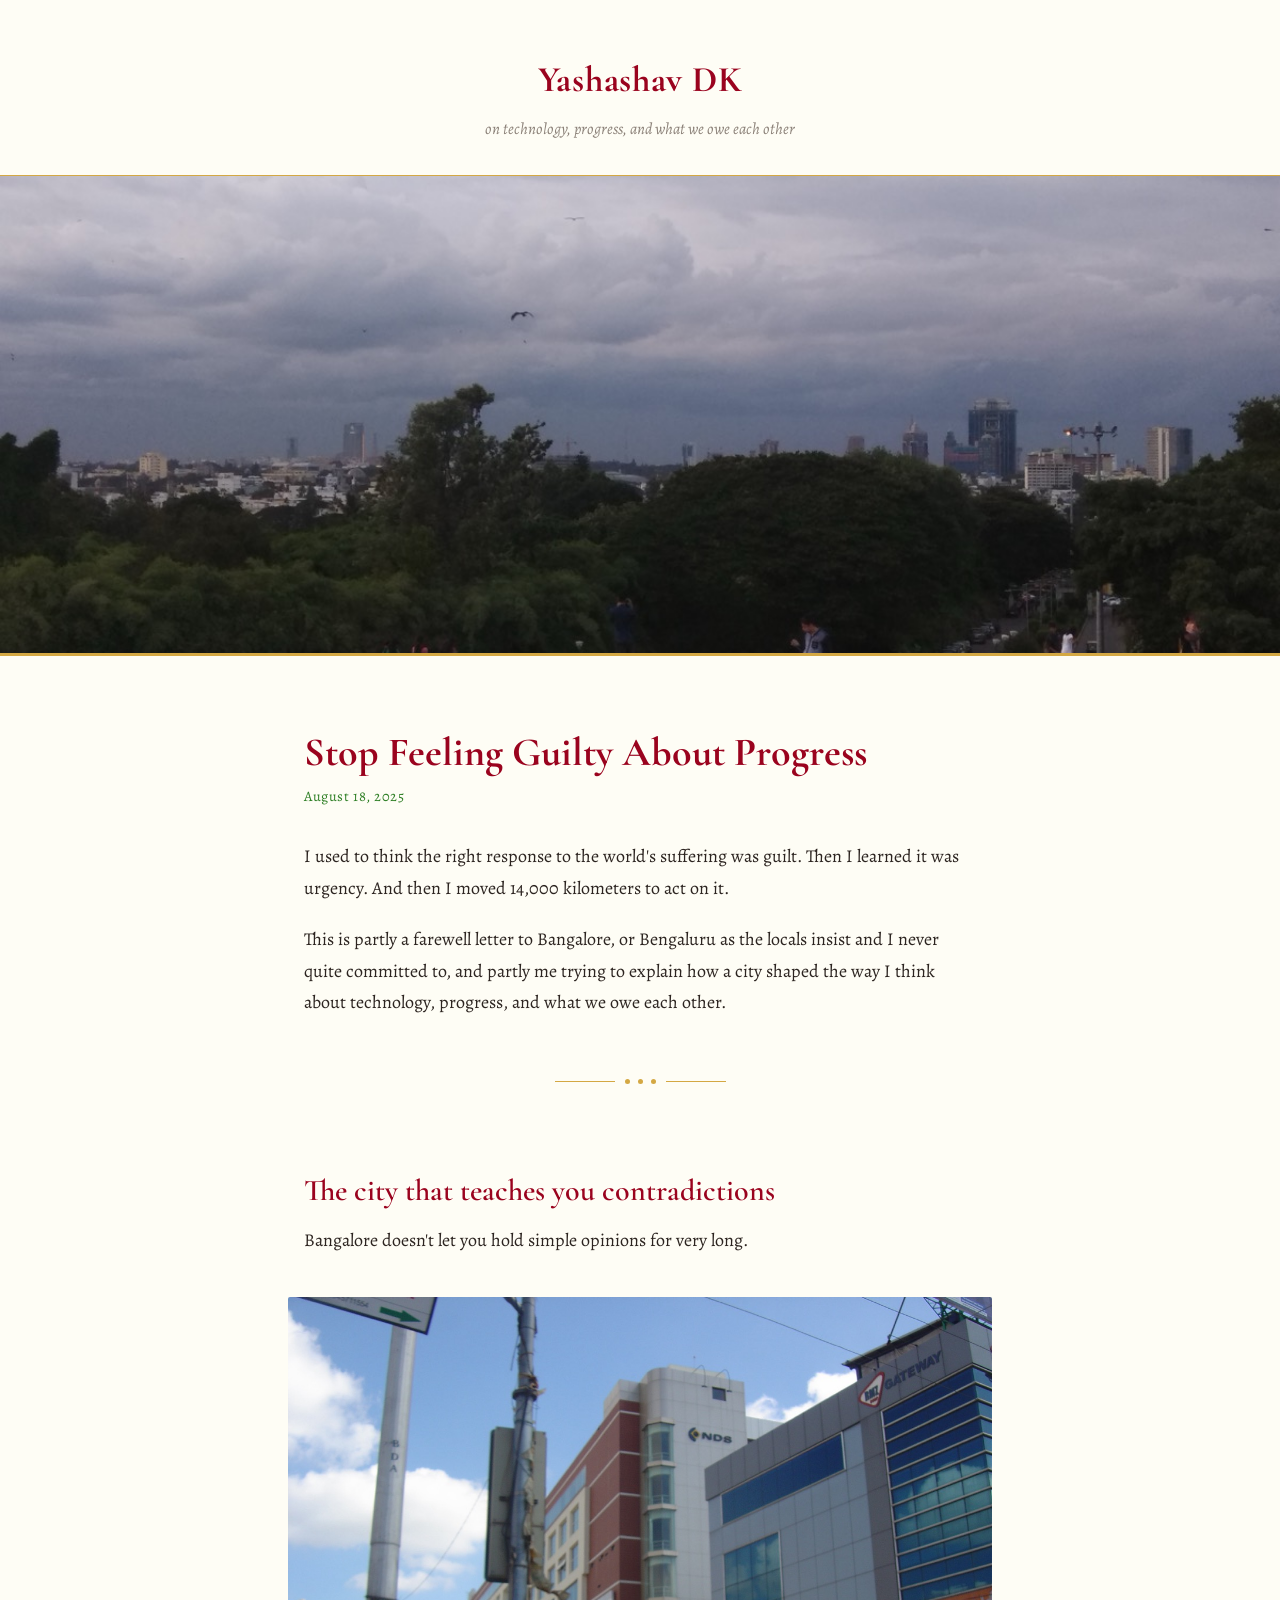
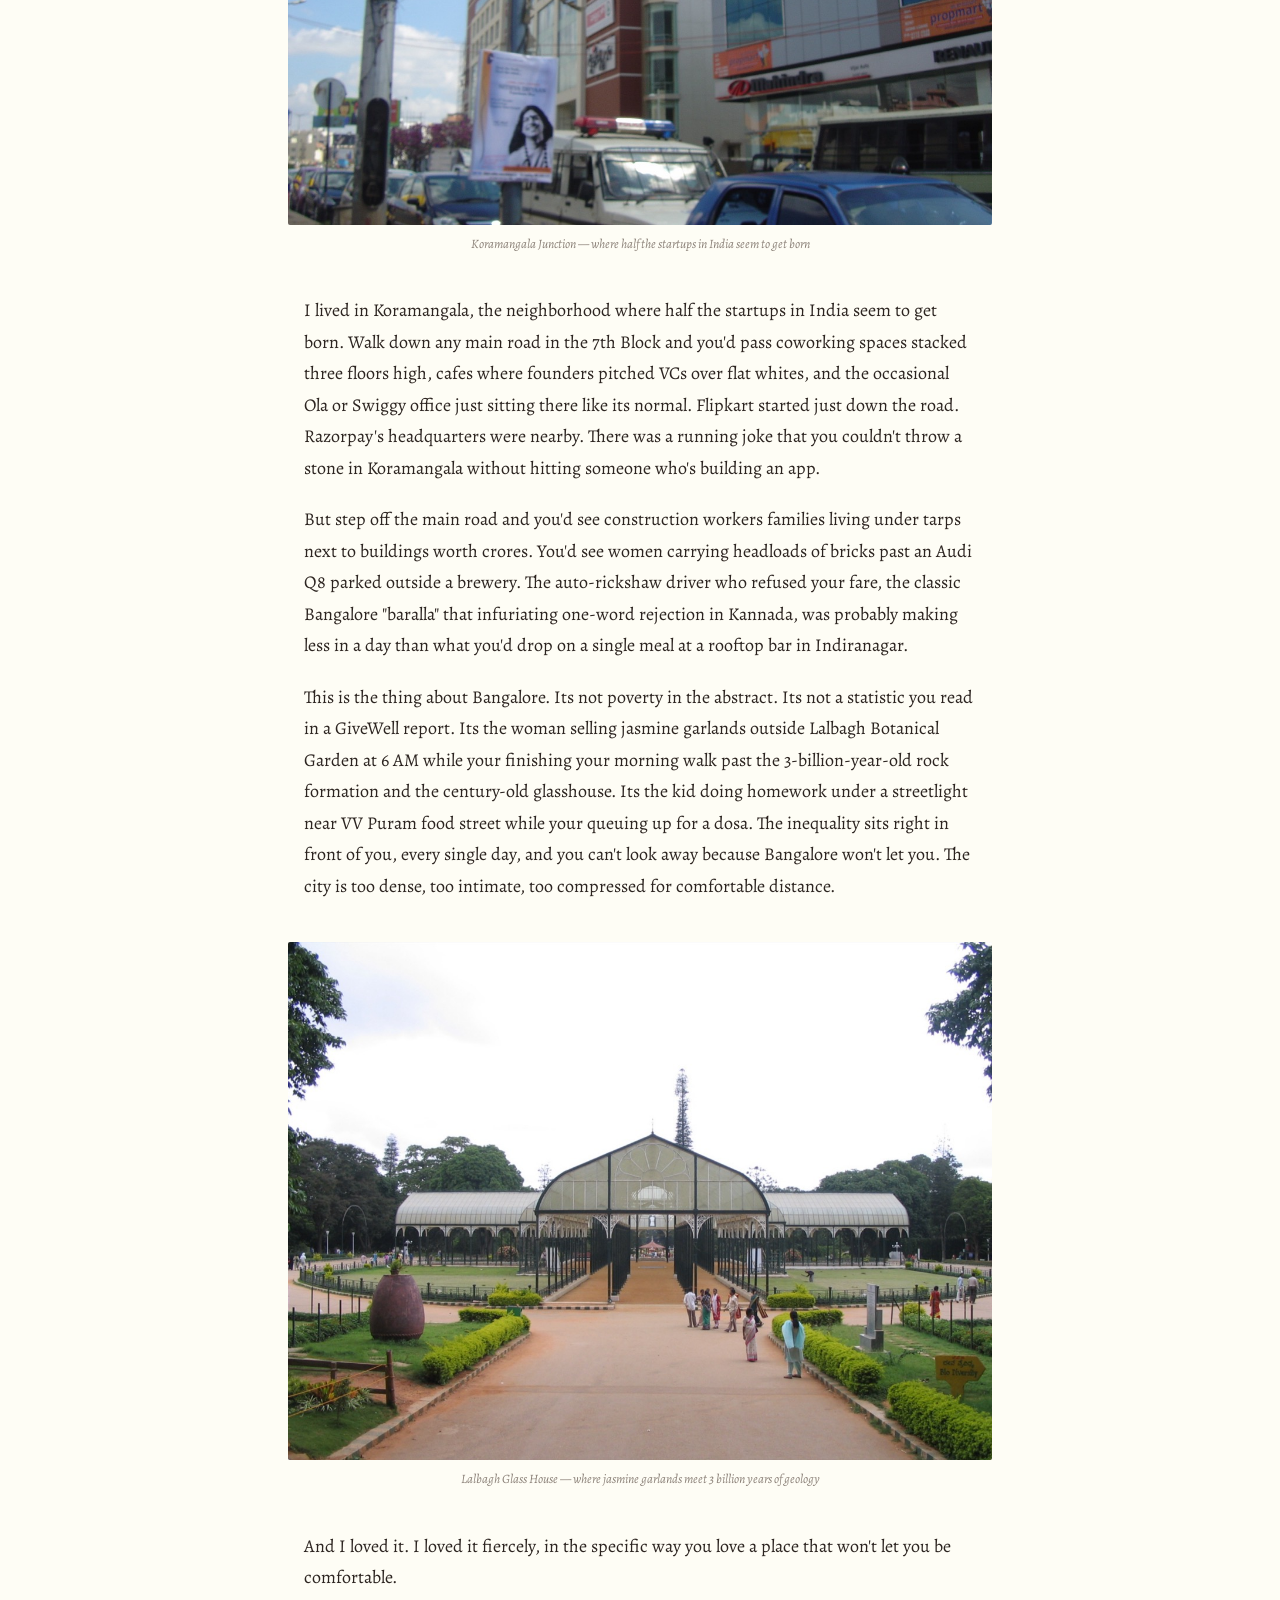
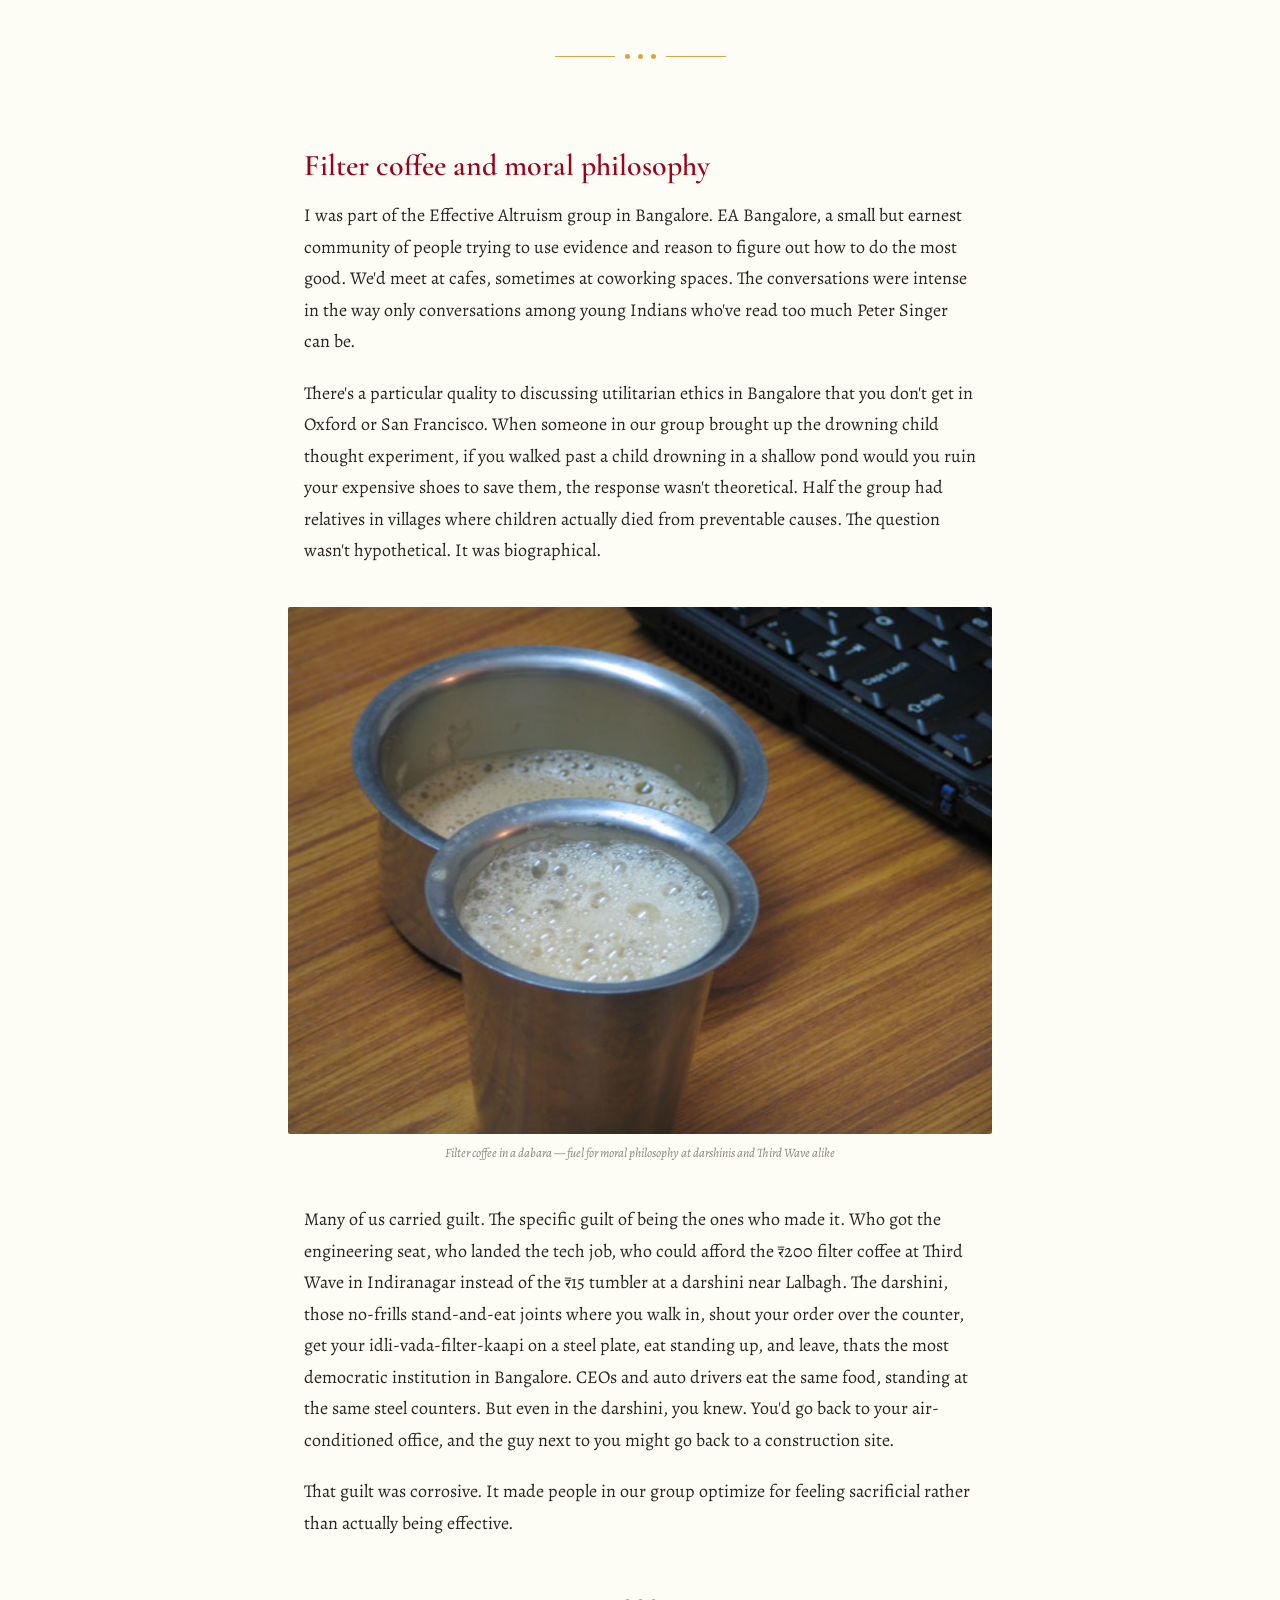
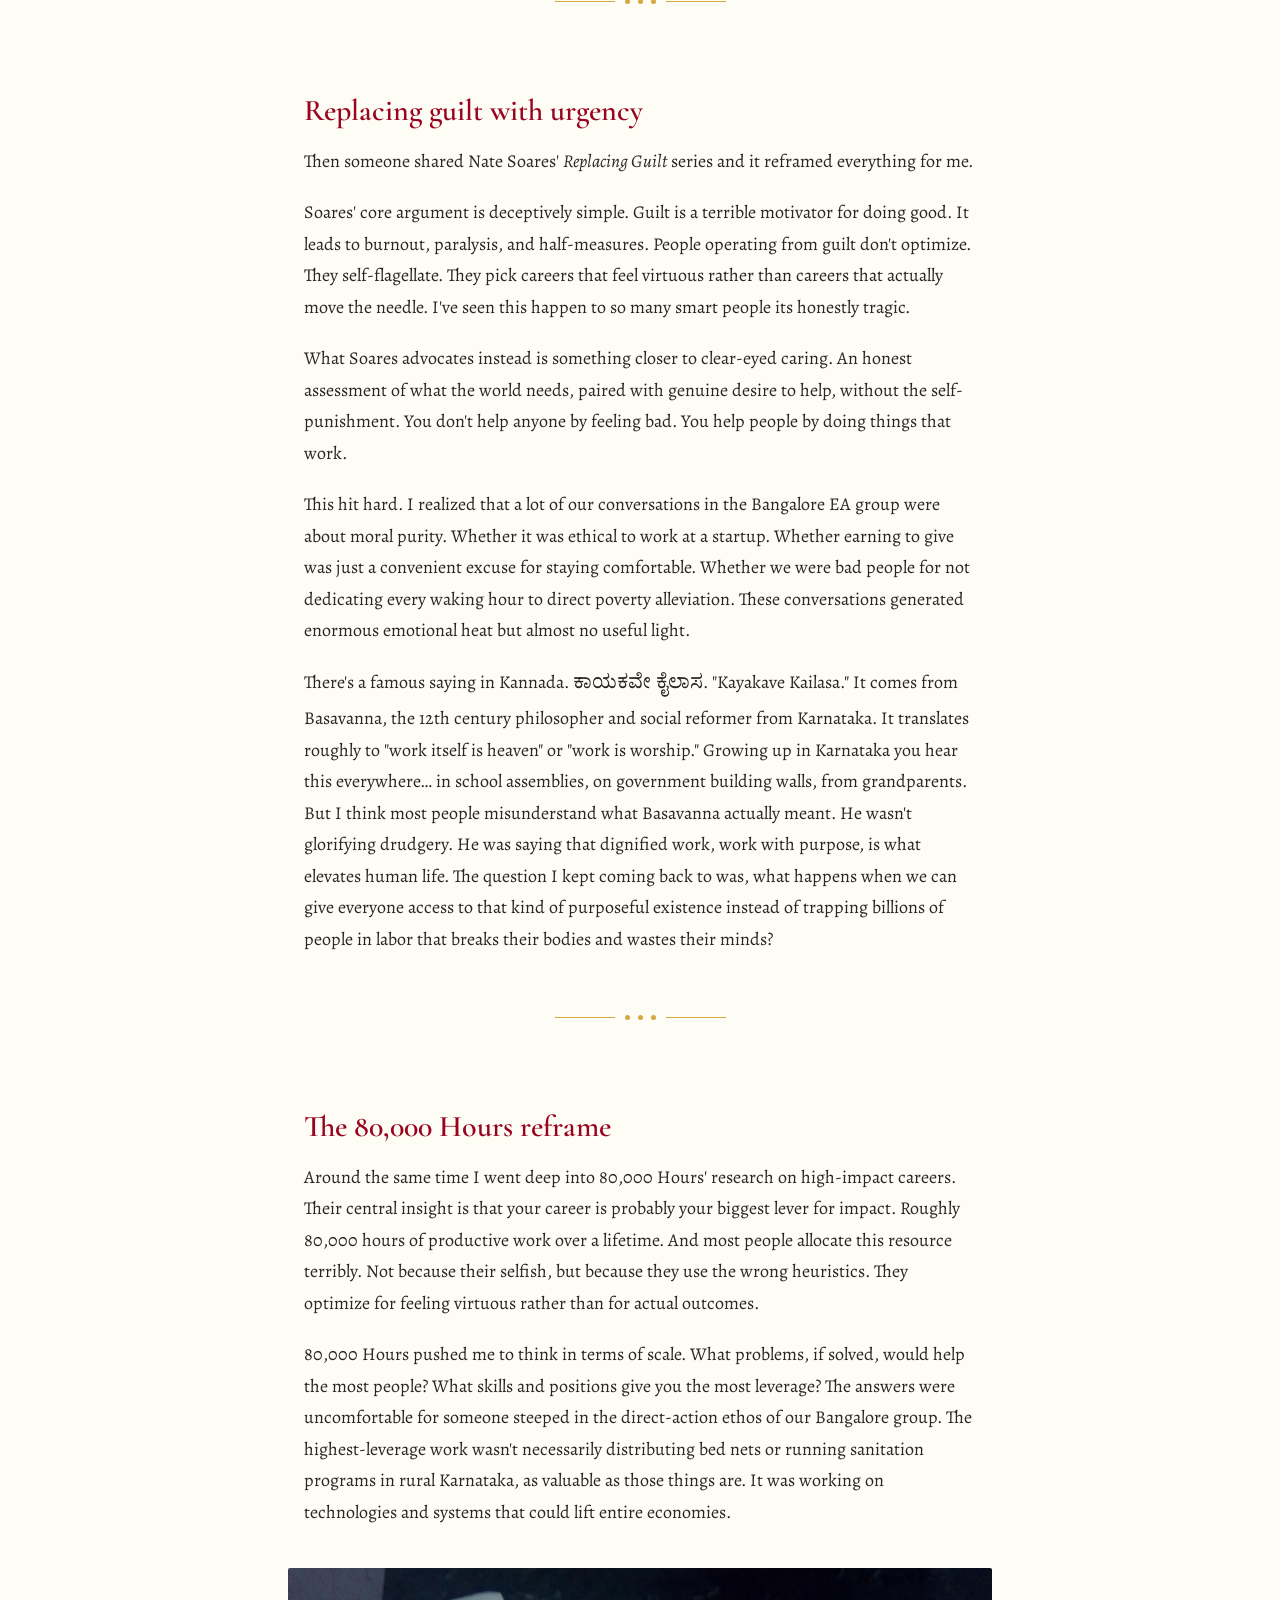
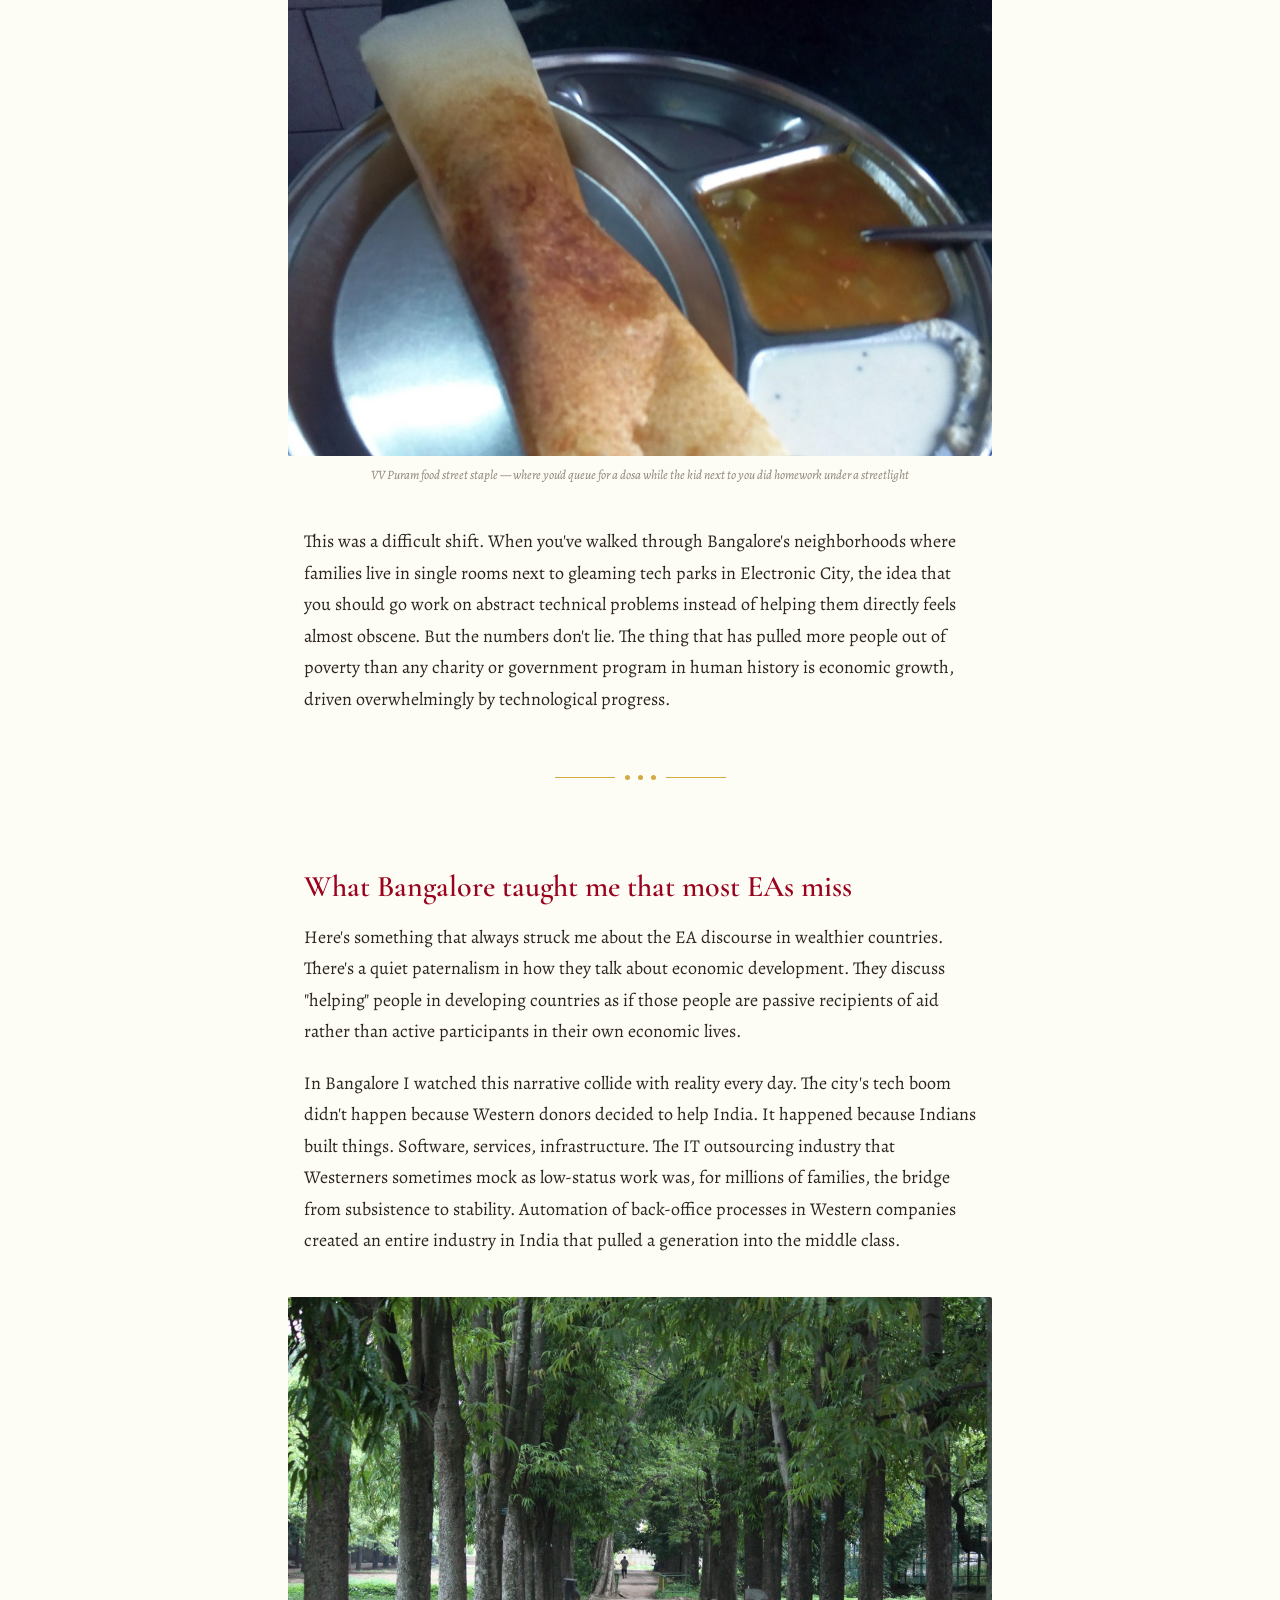
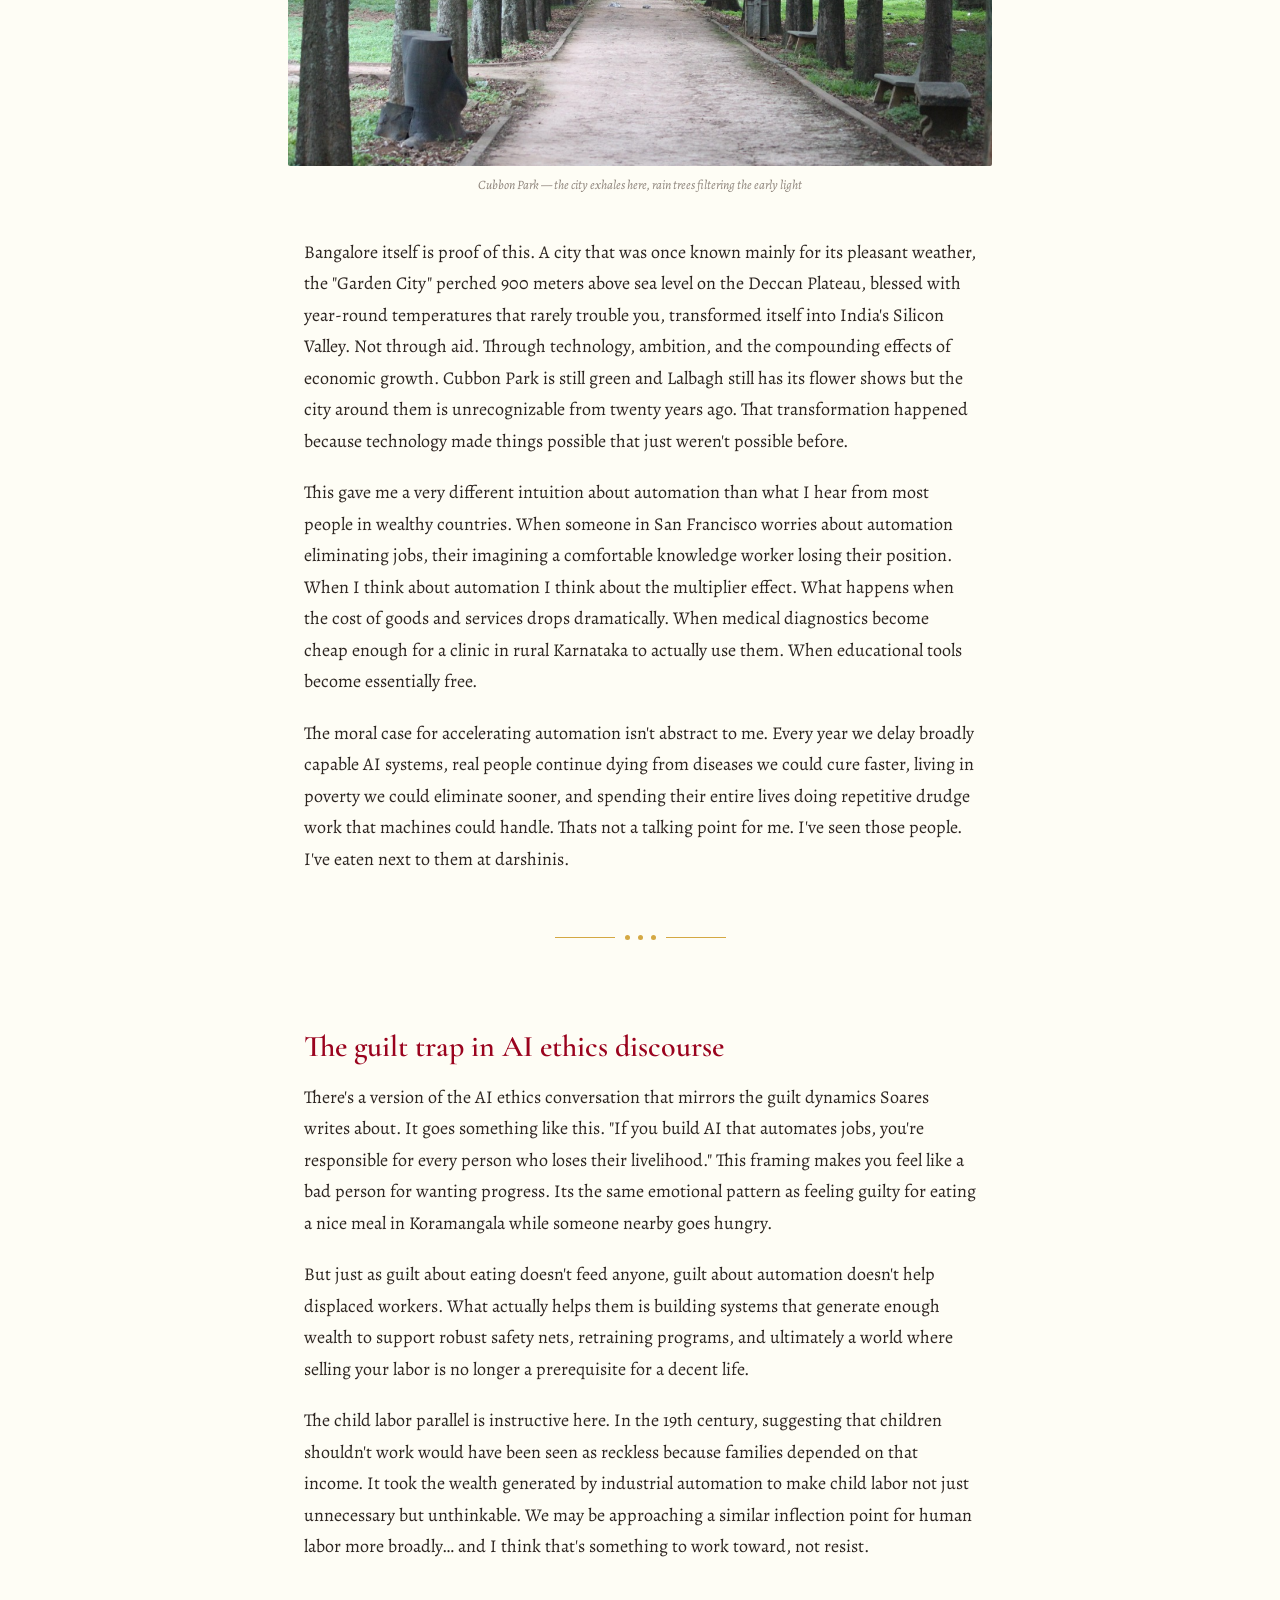
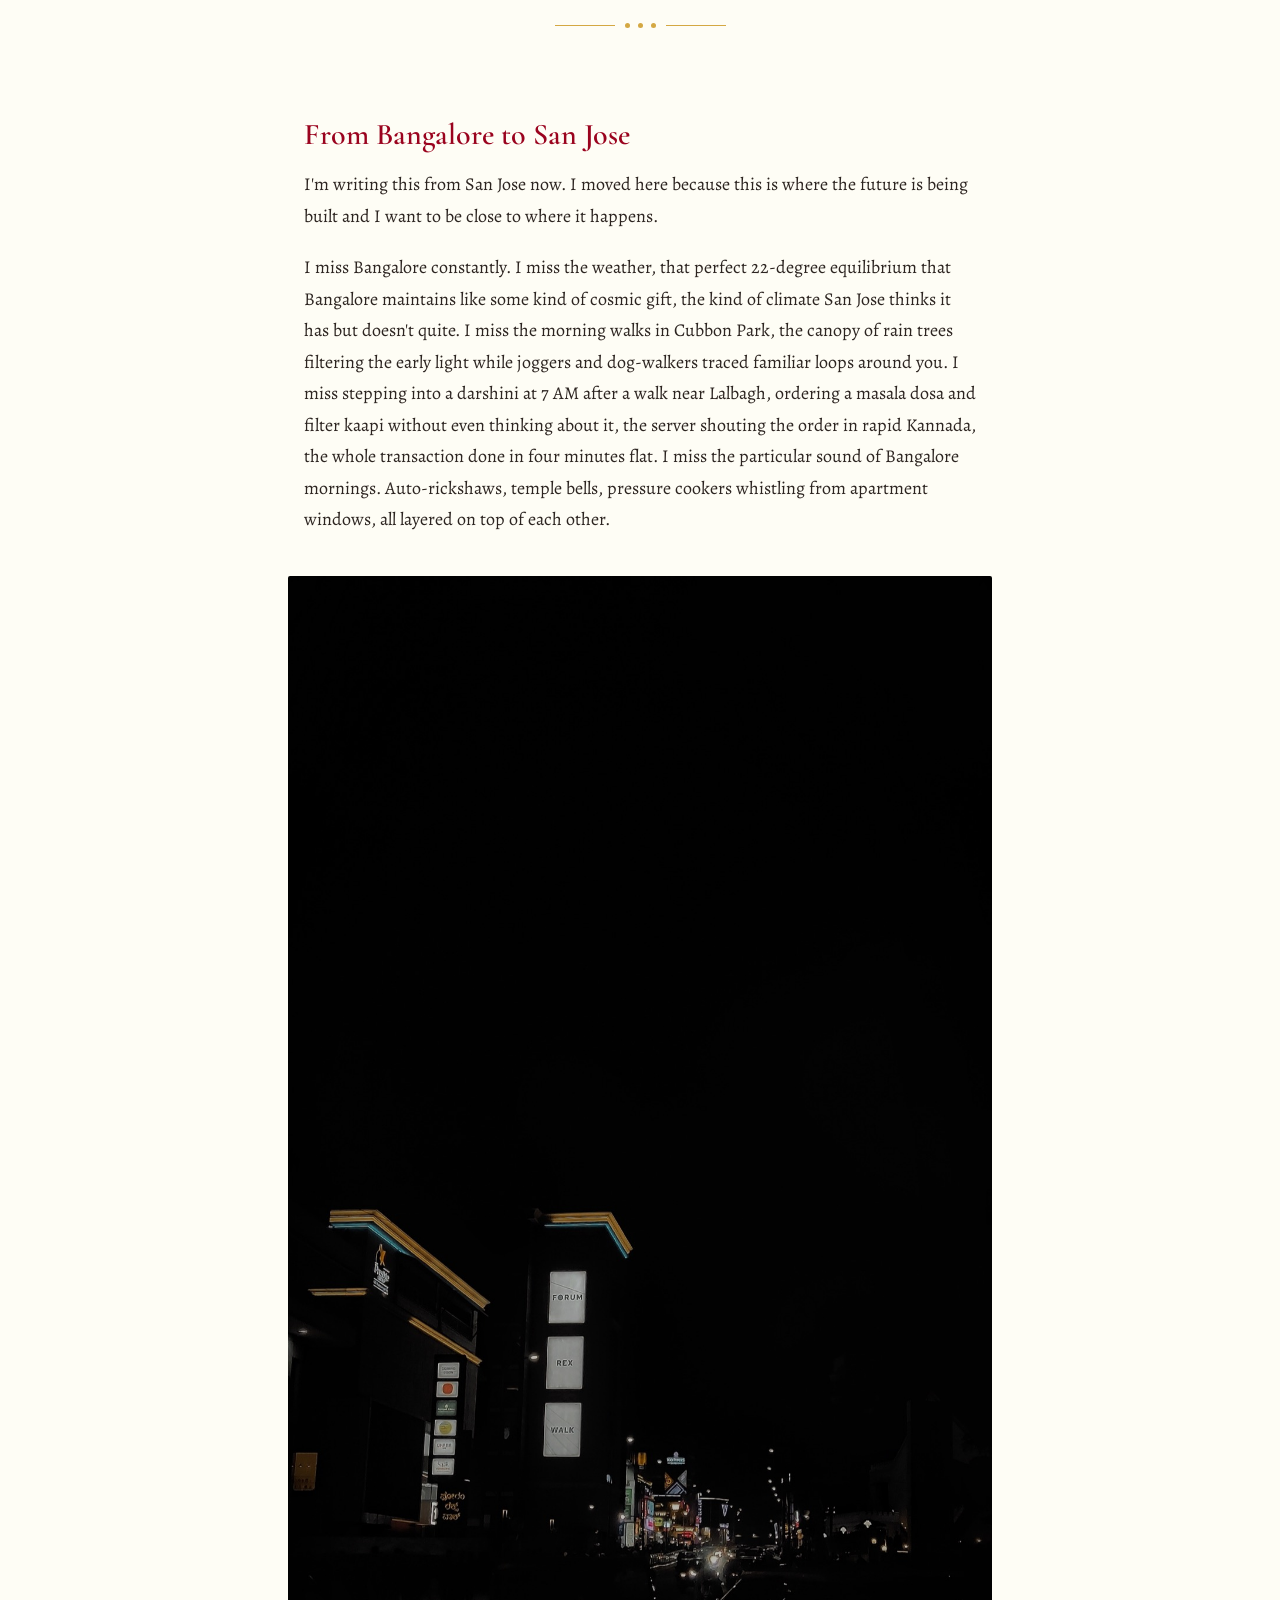
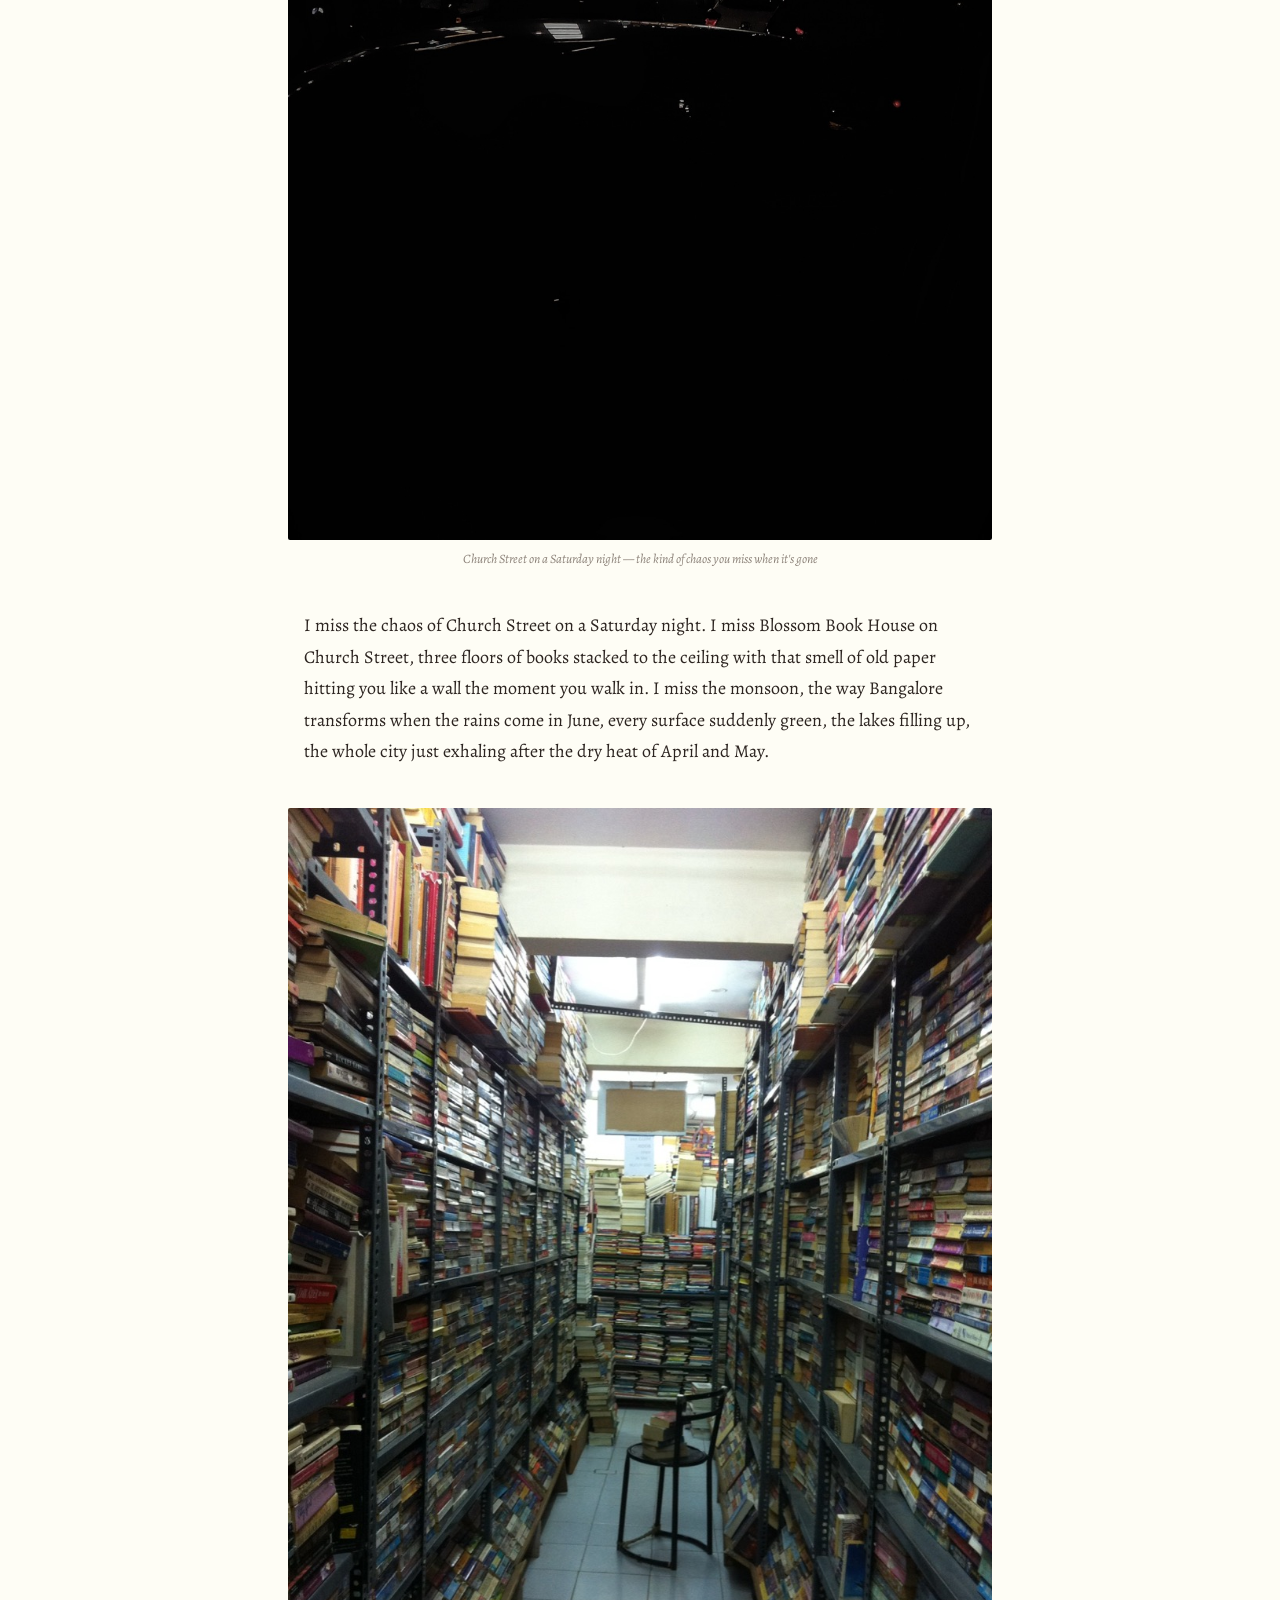
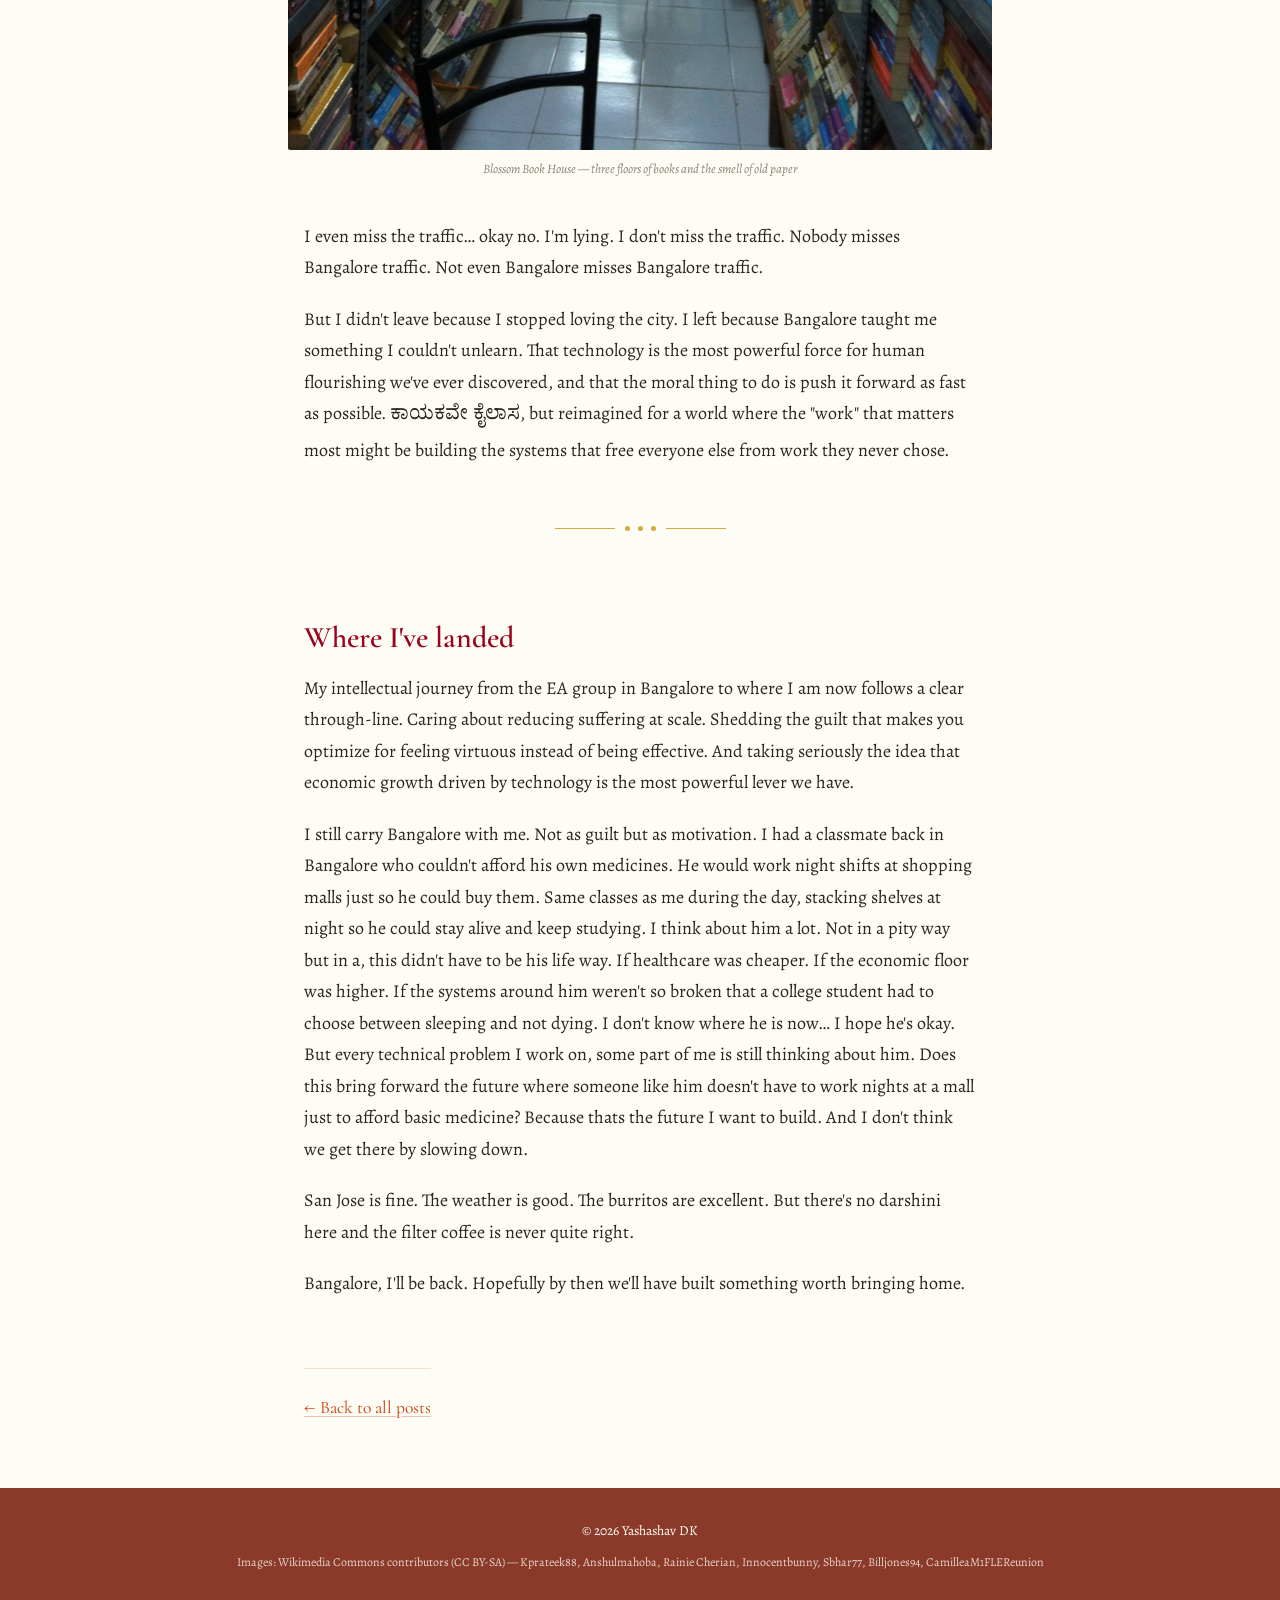
==== commit 7738580f: "Strip Hugo theme, use custom Bangalore-inspired HTML/CSS site Remove all Hugo infrastructure, templa" ====
--- a/posts/stop-feeling-guilty-about-progress.html
+++ b/posts/stop-feeling-guilty-about-progress.html
@@ -49,16 +49,11 @@
 
         <p>But step off the main road and you'd see construction workers families living under tarps next to buildings worth crores. You'd see women carrying headloads of bricks past an Audi Q8 parked outside a brewery. The auto-rickshaw driver who refused your fare, the classic Bangalore "baralla" that infuriating one-word rejection in Kannada, was probably making less in a day than what you'd drop on a single meal at a rooftop bar in Indiranagar.</p>
 
-        <figure>
-          <img src="../images/auto-rickshaw.jpg" alt="A green-and-yellow auto-rickshaw in Bangalore, the iconic local transport" loading="lazy">
-          <figcaption>The iconic Bangalore auto-rickshaw &mdash; and the occasional "baralla"</figcaption>
-        </figure>
-
         <p>This is the thing about Bangalore. Its not poverty in the abstract. Its not a statistic you read in a GiveWell report. Its the woman selling jasmine garlands outside Lalbagh Botanical Garden at 6 AM while your finishing your morning walk past the 3-billion-year-old rock formation and the century-old glasshouse. Its the kid doing homework under a streetlight near VV Puram food street while your queuing up for a dosa. The inequality sits right in front of you, every single day, and you can't look away because Bangalore won't let you. The city is too dense, too intimate, too compressed for comfortable distance.</p>
 
         <figure>
           <img src="../images/lalbagh-glasshouse.jpg" alt="The Glass House at Lalbagh Botanical Garden, Bangalore" loading="lazy">
-          <figcaption>Lalbagh Glass House &mdash; where jasmine garlands meet 3,000 years of geology</figcaption>
+          <figcaption>Lalbagh Glass House &mdash; where jasmine garlands meet 3 billion years of geology</figcaption>
         </figure>
 
         <p>And I loved it. I loved it fiercely, in the specific way you love a place that won't let you be comfortable.</p>
@@ -164,6 +159,11 @@
         </figure>
 
         <p>I miss the chaos of Church Street on a Saturday night. I miss Blossom Book House on Church Street, three floors of books stacked to the ceiling with that smell of old paper hitting you like a wall the moment you walk in. I miss the monsoon, the way Bangalore transforms when the rains come in June, every surface suddenly green, the lakes filling up, the whole city just exhaling after the dry heat of April and May.</p>
+
+        <figure>
+          <img src="../images/blossom-book-house.jpg" alt="Blossom Book House on Church Street, Bangalore — books stacked floor to ceiling" loading="lazy">
+          <figcaption>Blossom Book House &mdash; three floors of books and the smell of old paper</figcaption>
+        </figure>
 
         <p>I even miss the traffic&hellip; okay no. I'm lying. I don't miss the traffic. Nobody misses Bangalore traffic. Not even Bangalore misses Bangalore traffic.</p>
 
@@ -192,7 +192,7 @@
     <p>&copy; 2026 Yashashav DK</p>
     <p class="attribution">
       Images: Wikimedia Commons contributors (CC BY-SA) &mdash;
-      PlaneMad, Kprateek88, Anshulmahoba, Muhammad Mahdi Karim, Rainie Cherian, Innocentbunny, Sbhar77, Billjones94
+      Kprateek88, Anshulmahoba, Rainie Cherian, Innocentbunny, Sbhar77, Billjones94, CamilleaM1FLEReunion
     </p>
   </footer>
 
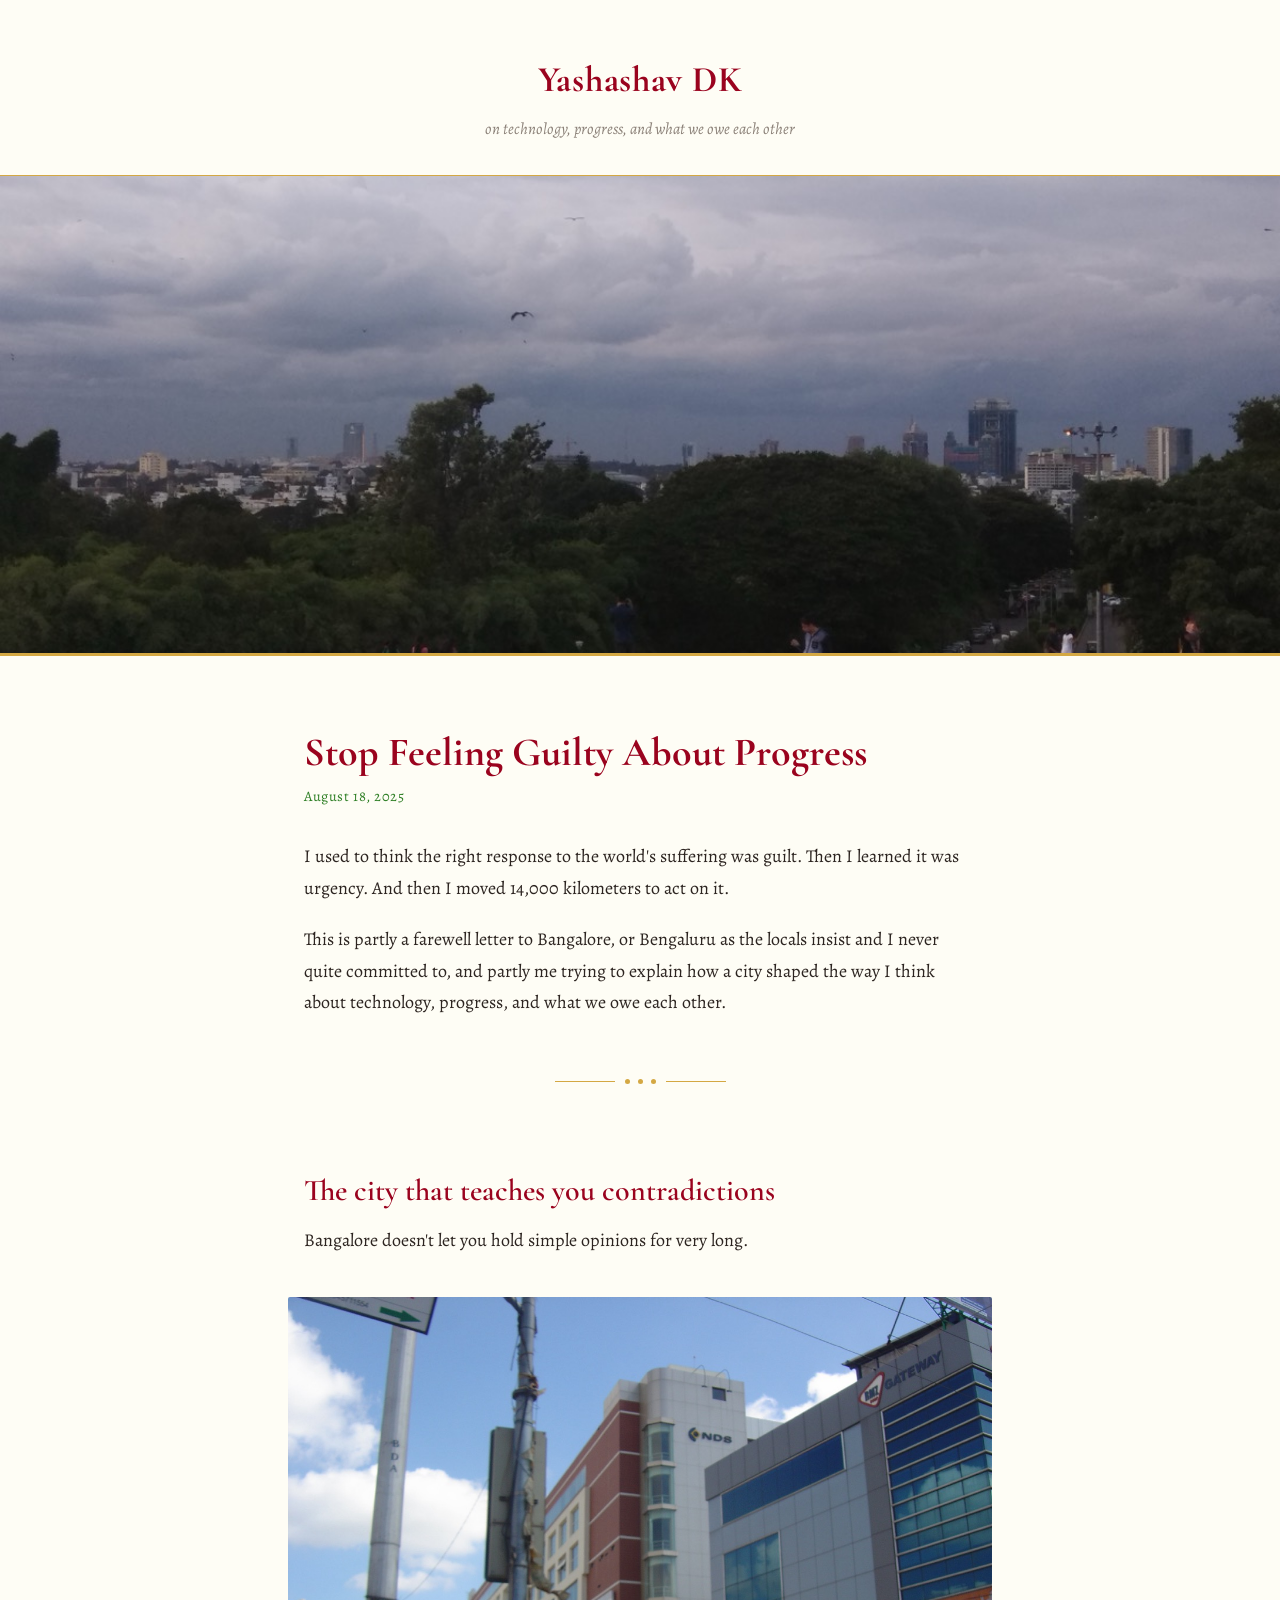
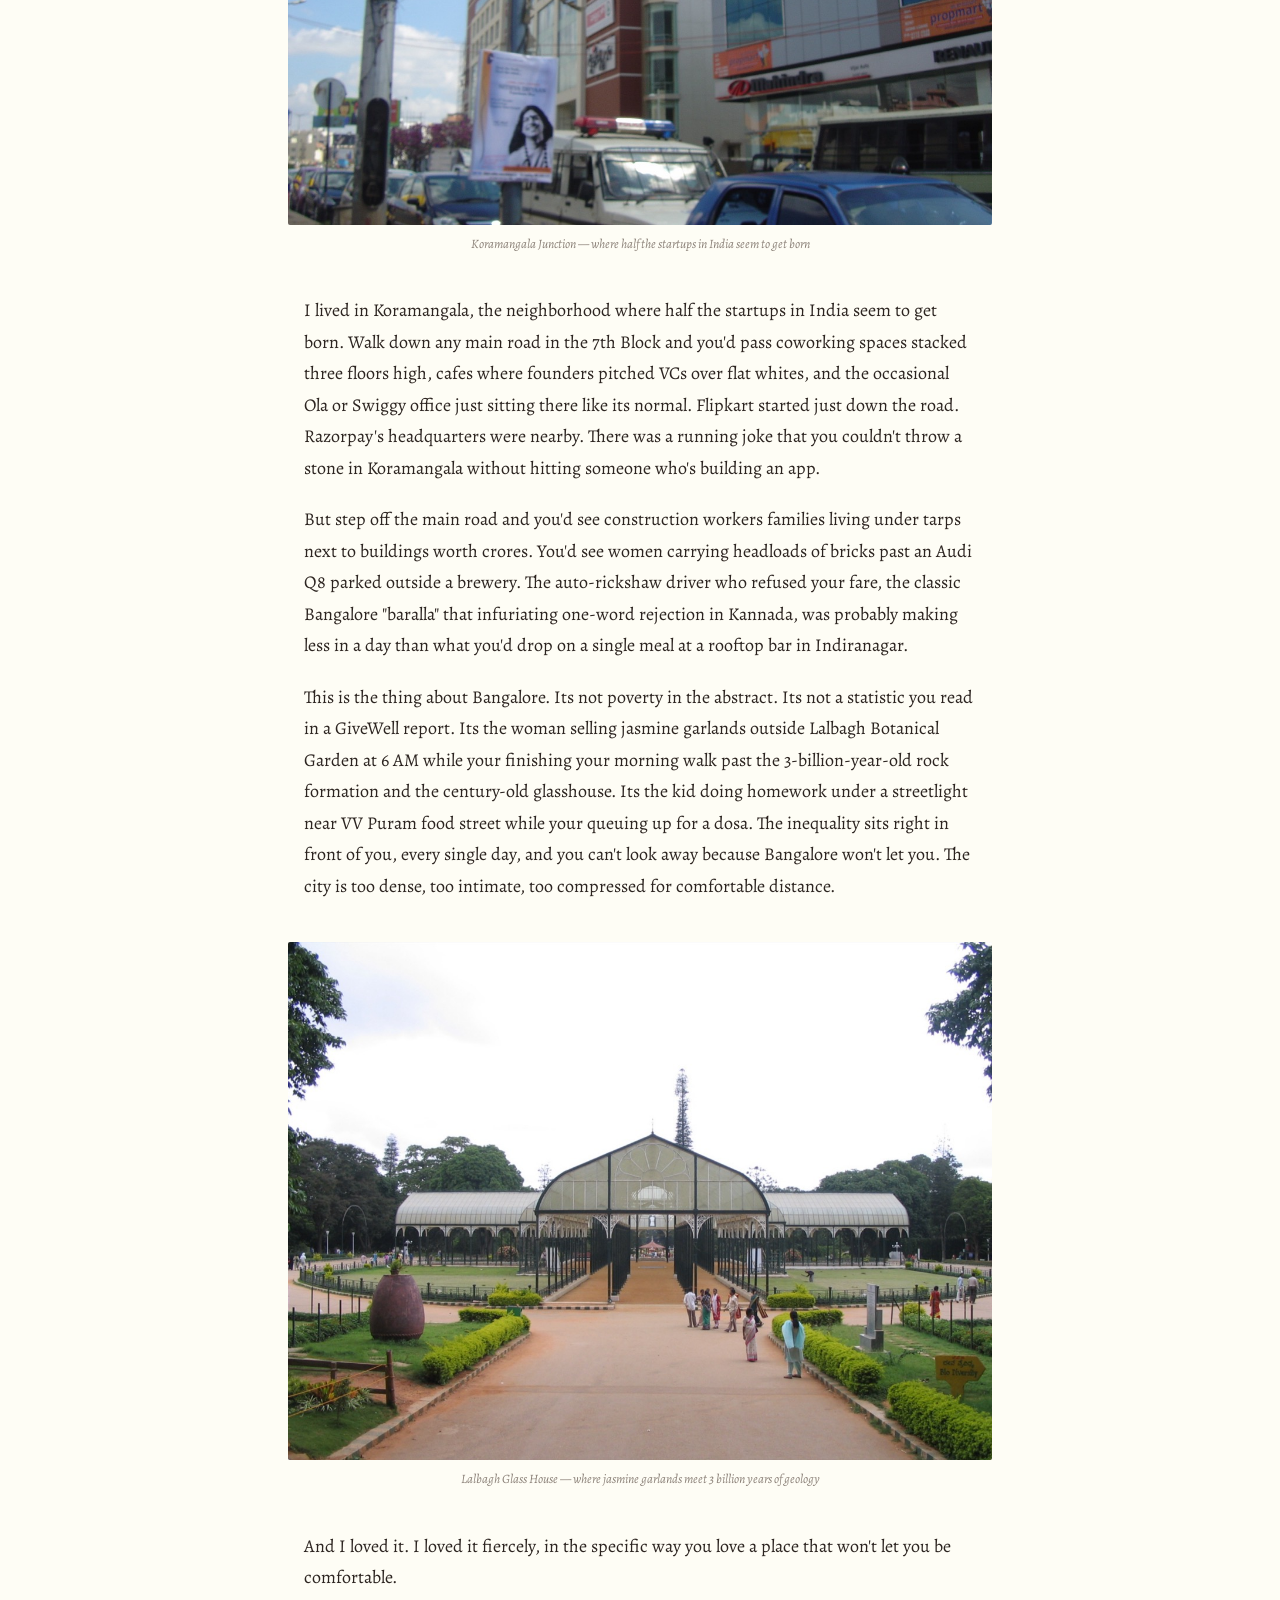
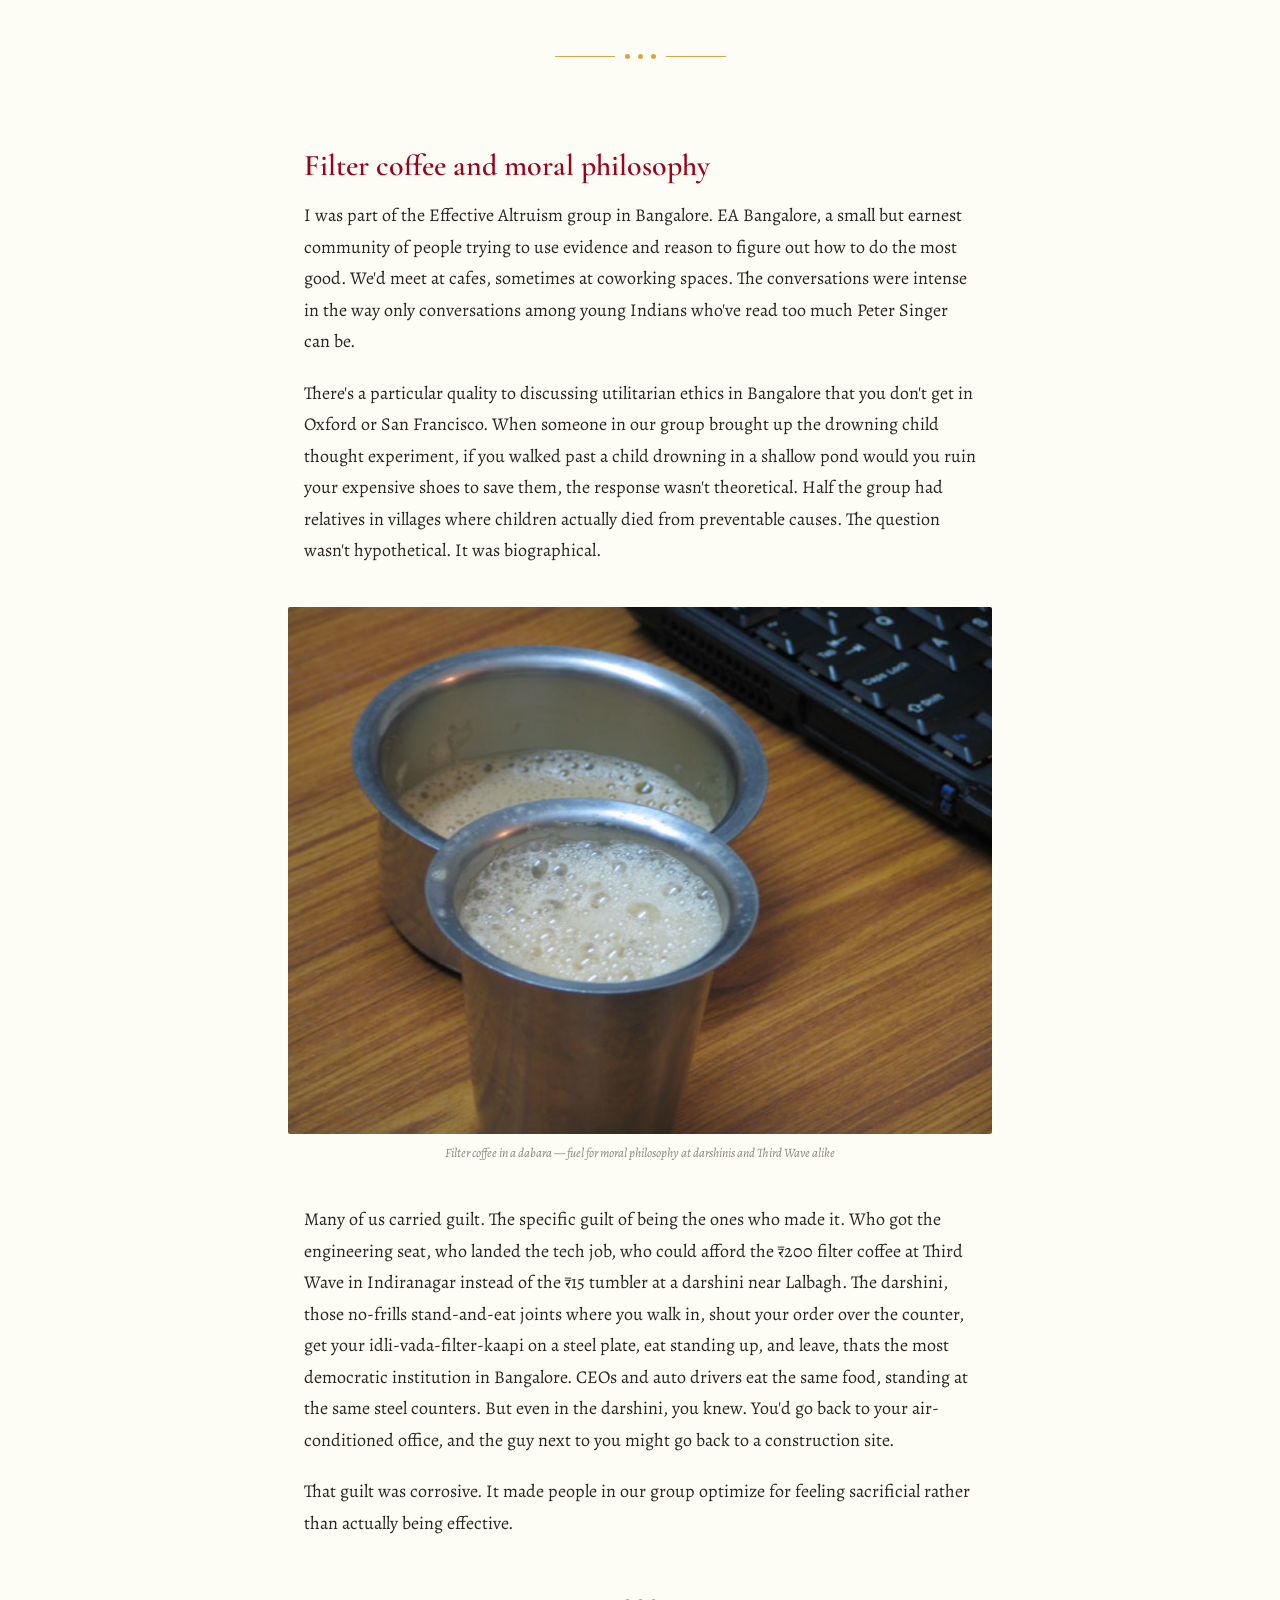
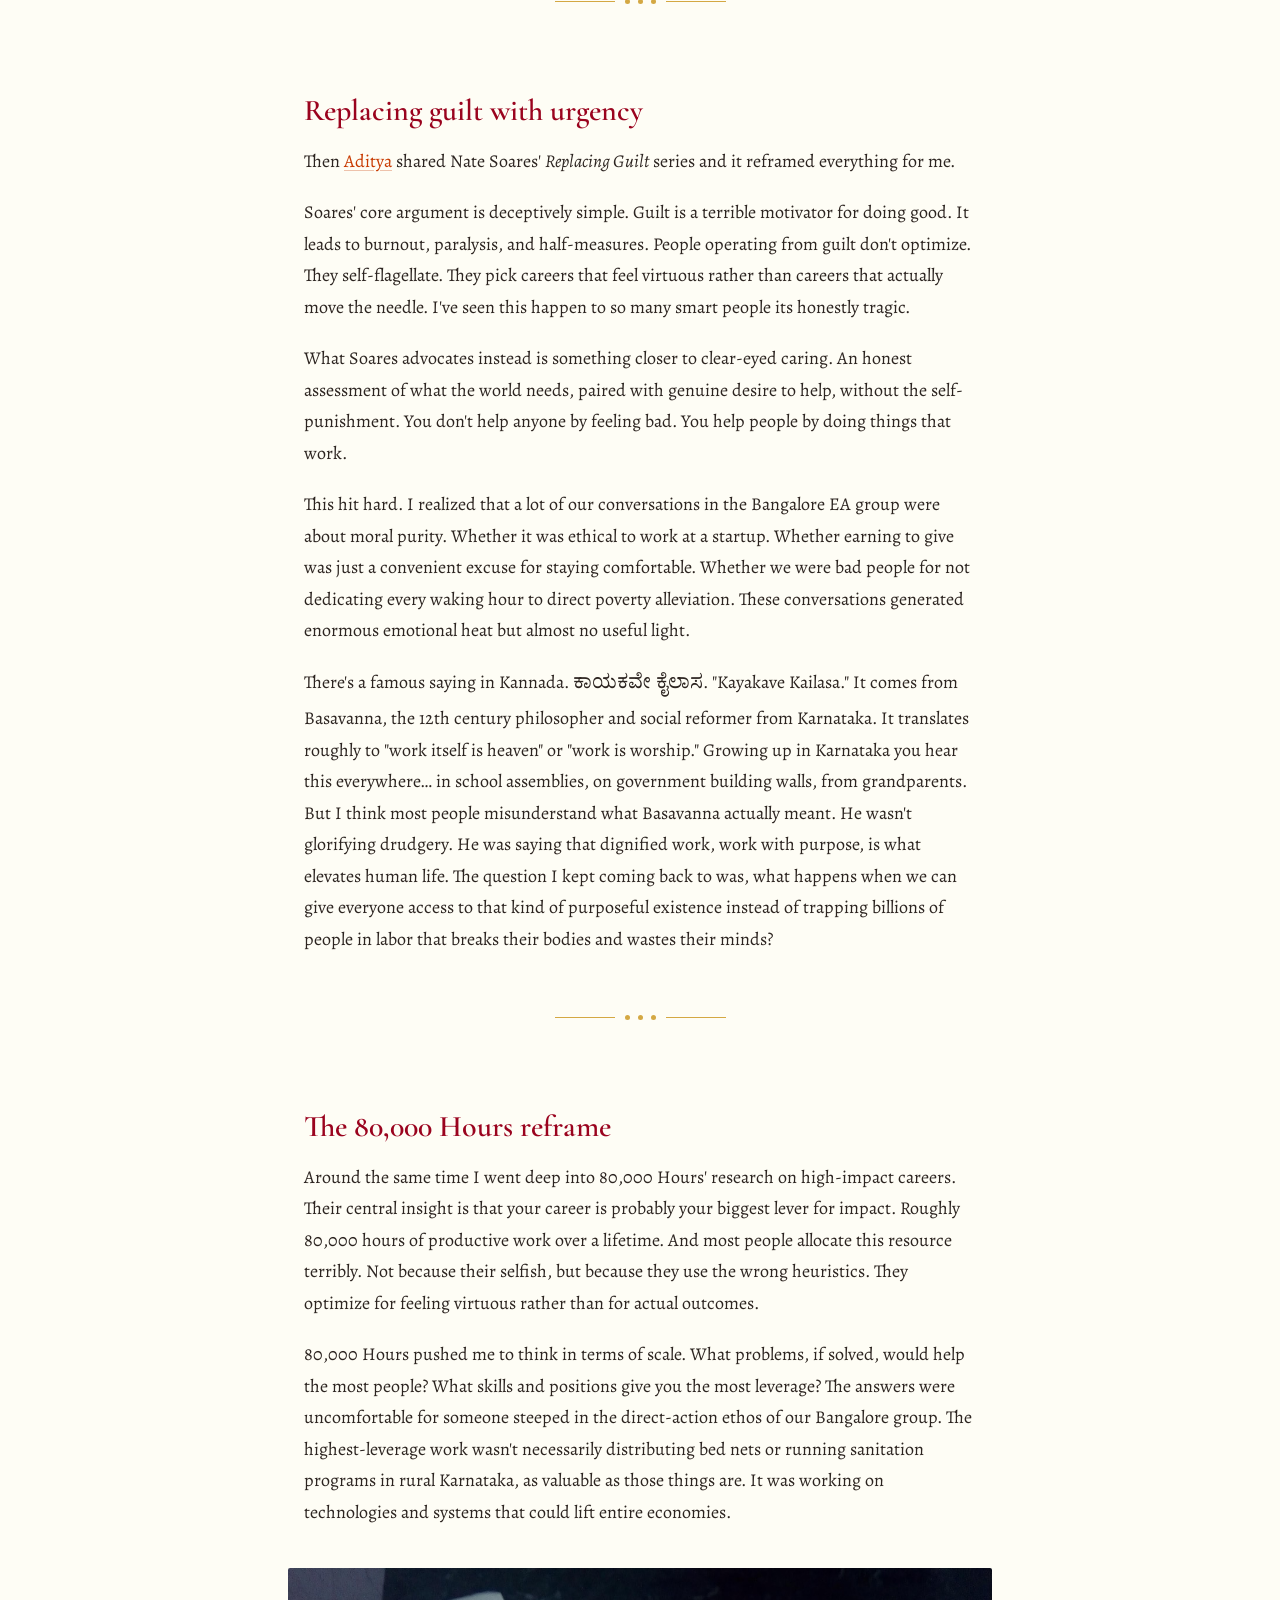
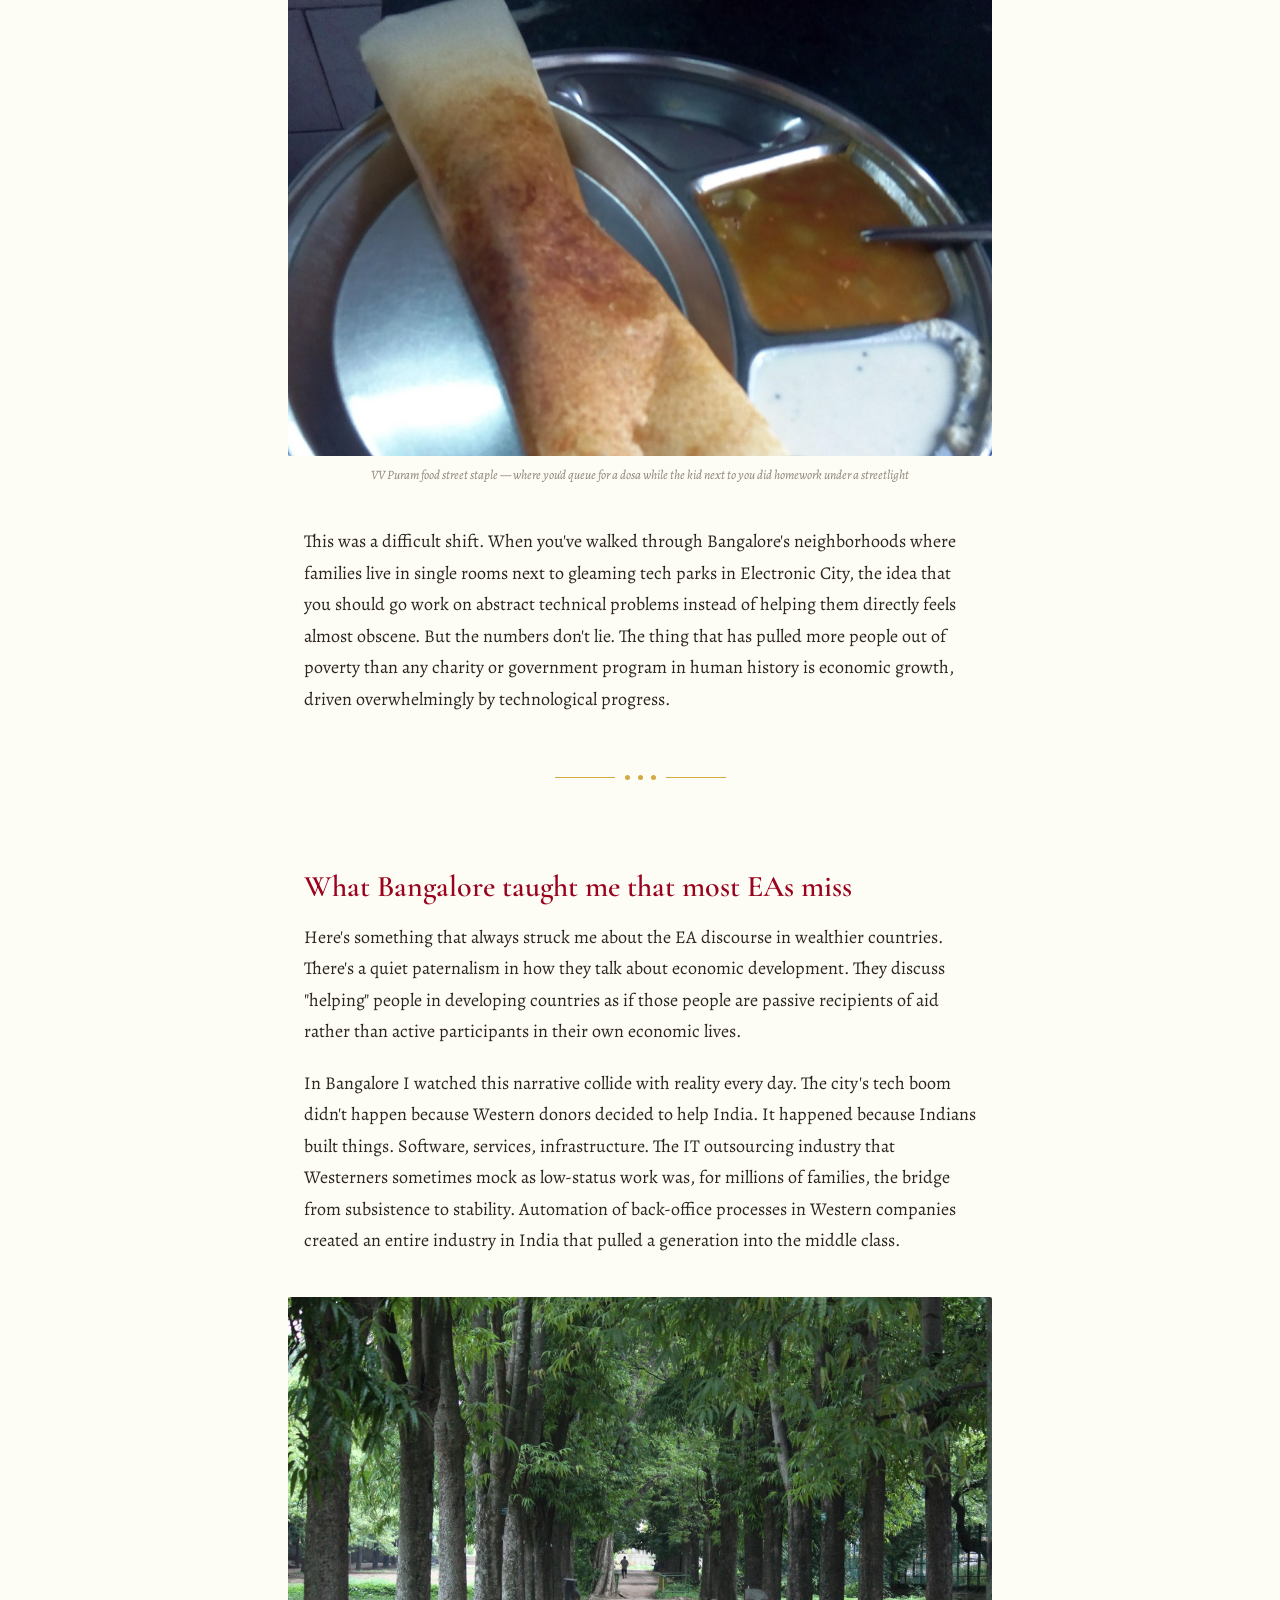
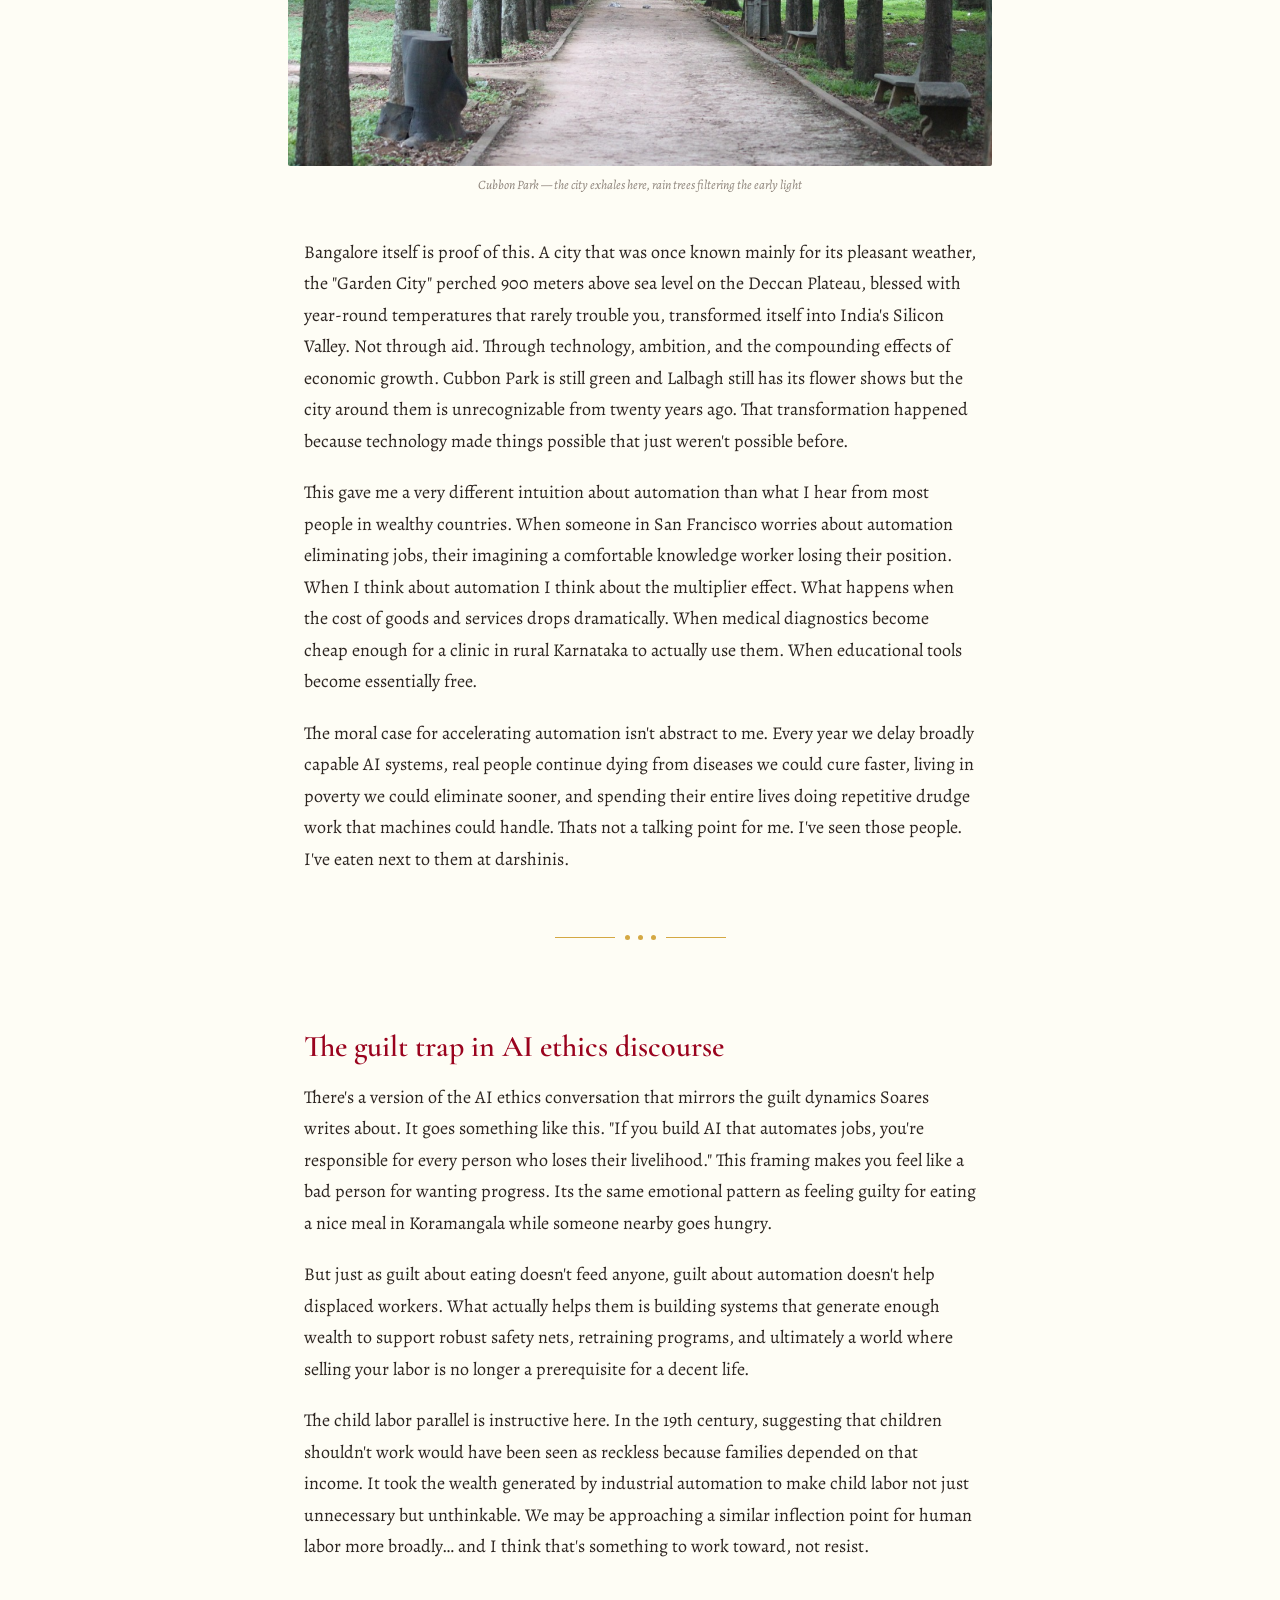
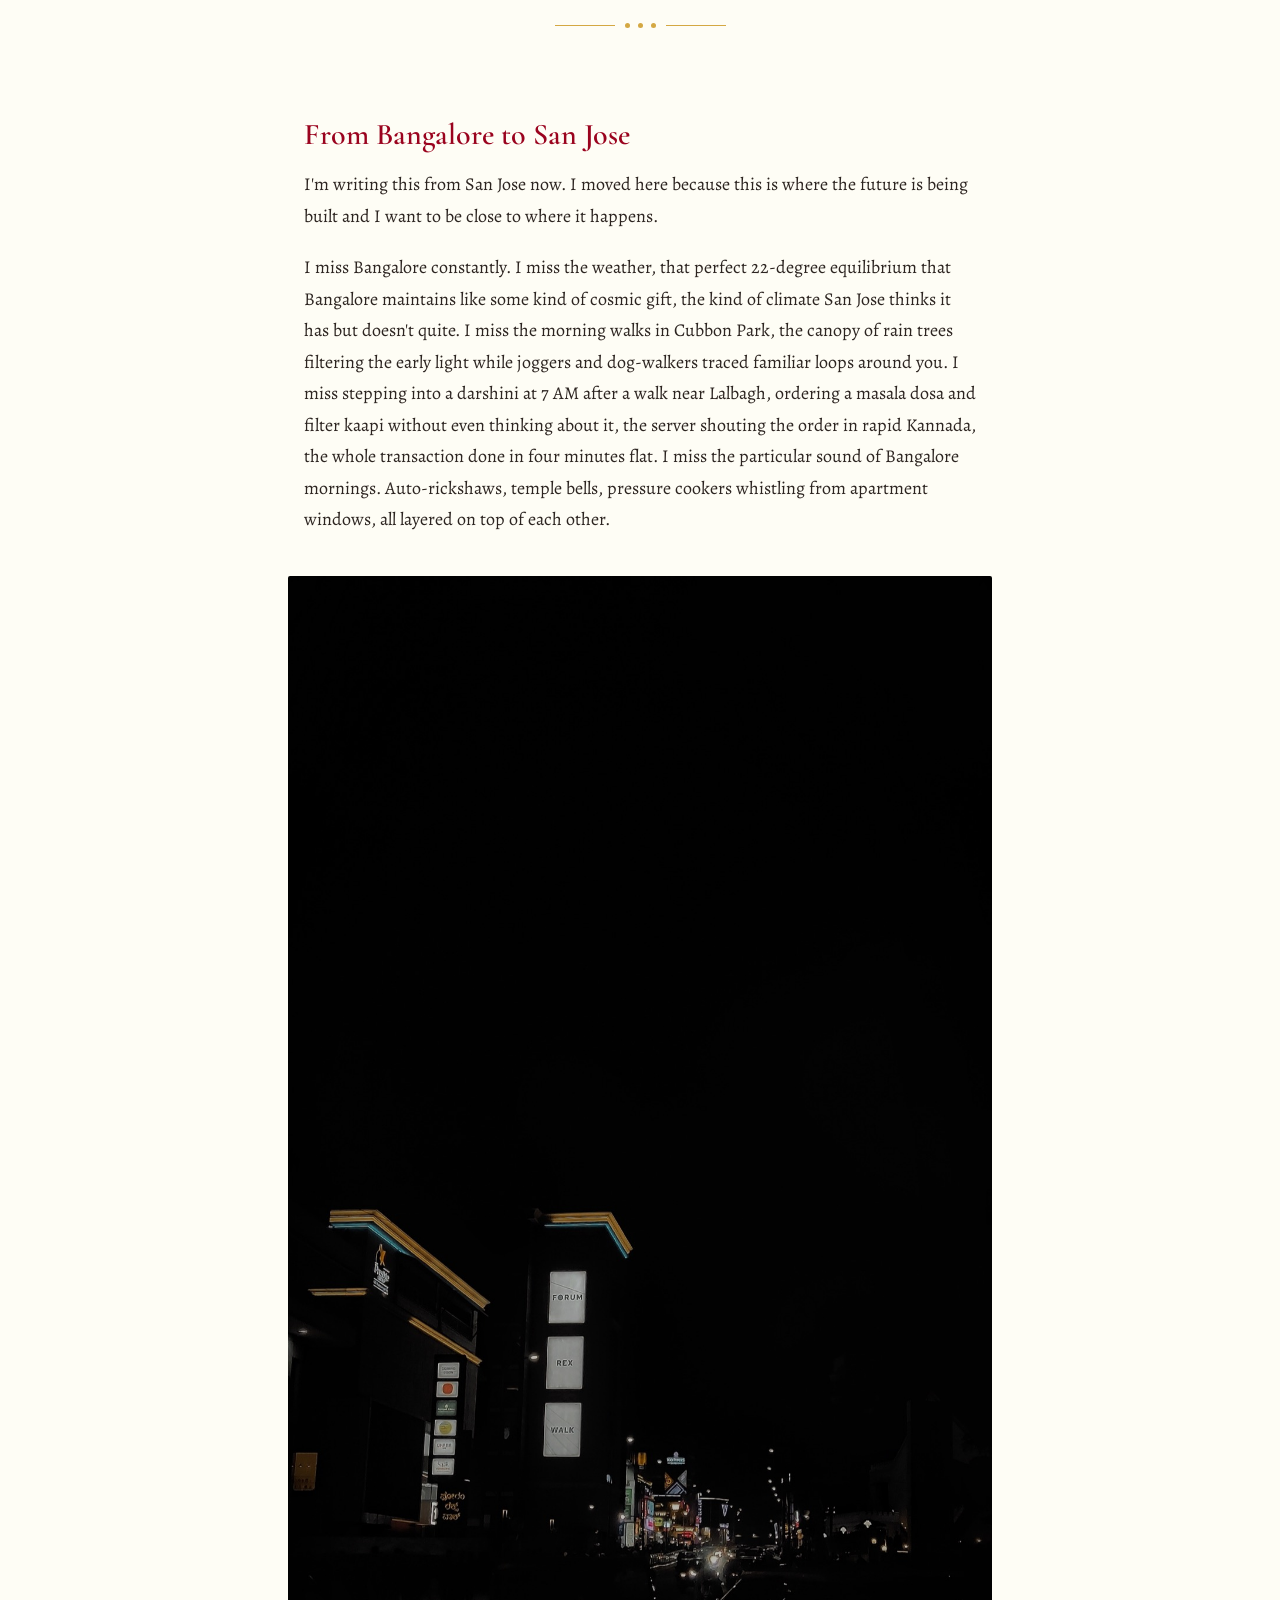
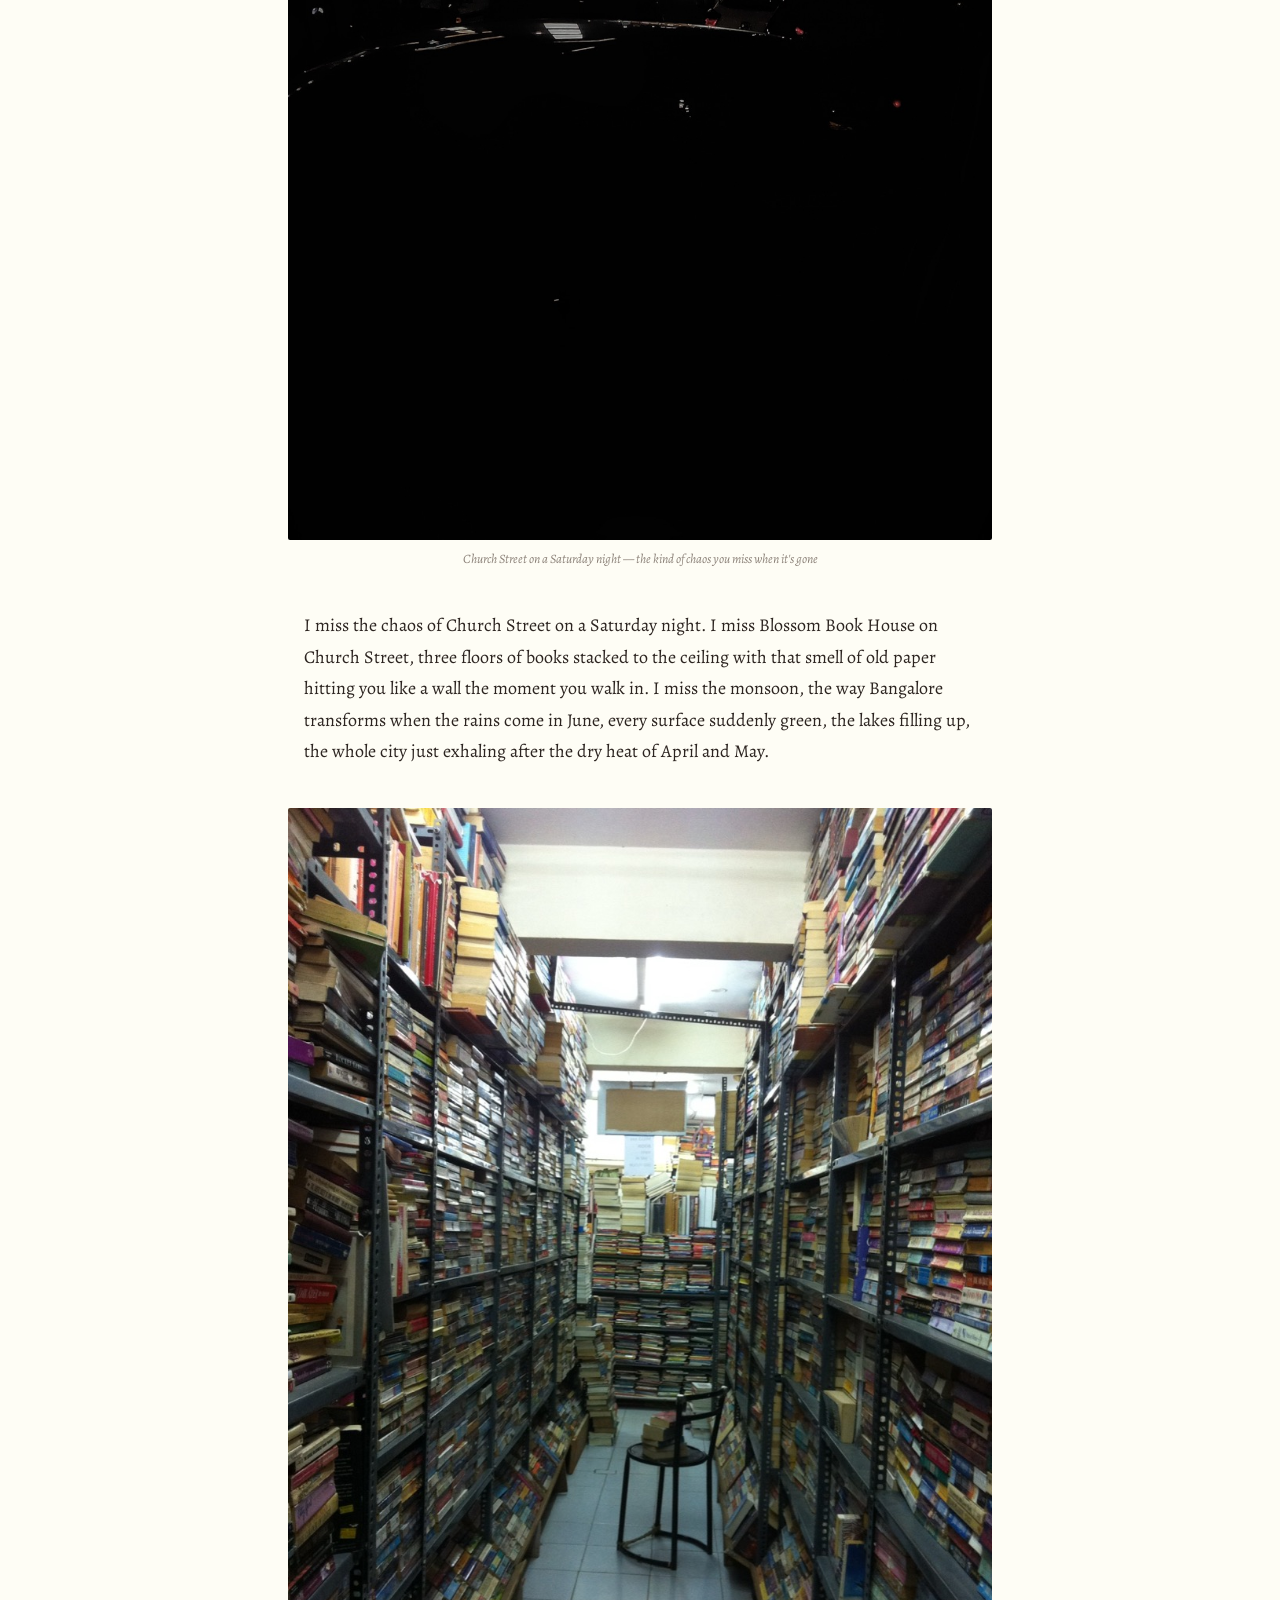
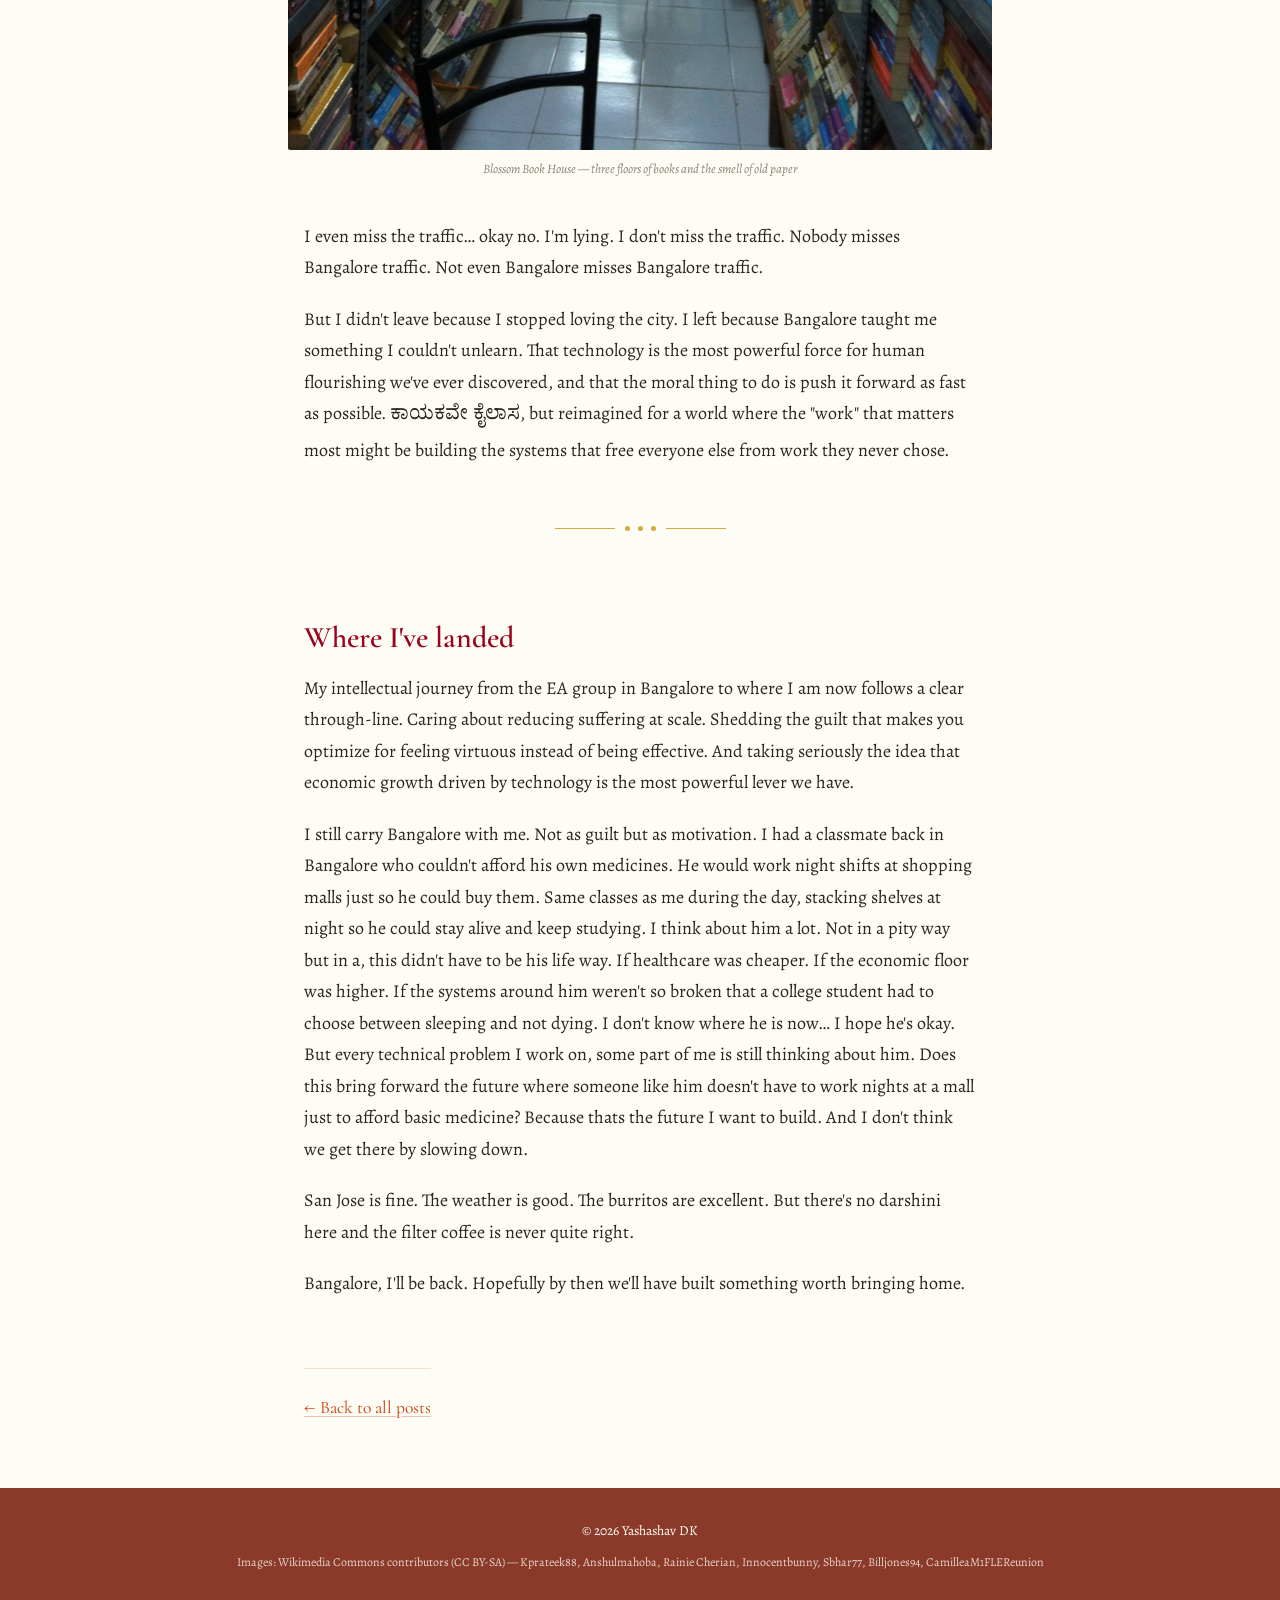
==== commit f76d7eb1: "Credit Aditya for sharing Replacing Guilt series Co-Authored-By: Claude Opus 4.6 <noreply@anthropic." ====
--- a/posts/stop-feeling-guilty-about-progress.html
+++ b/posts/stop-feeling-guilty-about-progress.html
@@ -83,7 +83,7 @@
 
         <h2>Replacing guilt with urgency</h2>
 
-        <p>Then someone shared Nate Soares' <em>Replacing Guilt</em> series and it reframed everything for me.</p>
+        <p>Then <a href="https://in.linkedin.com/in/adityaarpithaprasad">Aditya</a> shared Nate Soares' <em>Replacing Guilt</em> series and it reframed everything for me.</p>
 
         <p>Soares' core argument is deceptively simple. Guilt is a terrible motivator for doing good. It leads to burnout, paralysis, and half-measures. People operating from guilt don't optimize. They self-flagellate. They pick careers that feel virtuous rather than careers that actually move the needle. I've seen this happen to so many smart people its honestly tragic.</p>
 
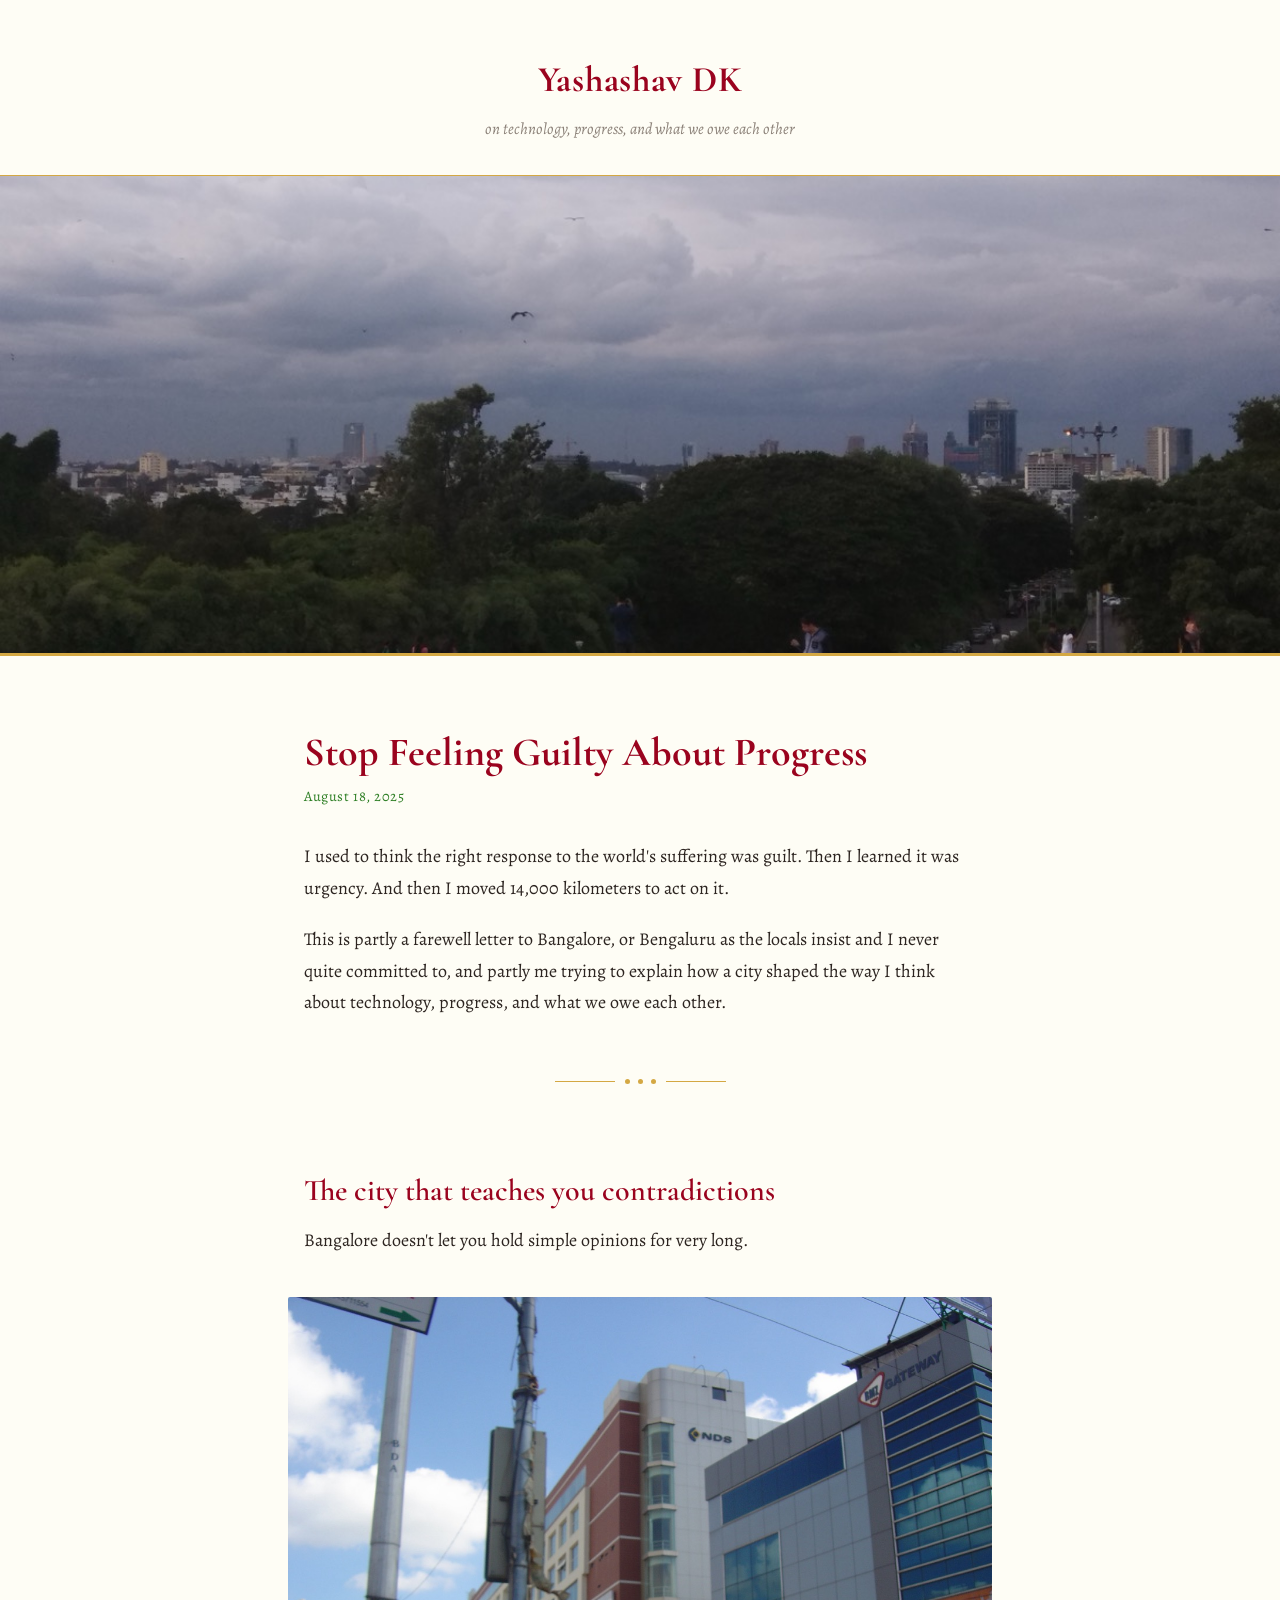
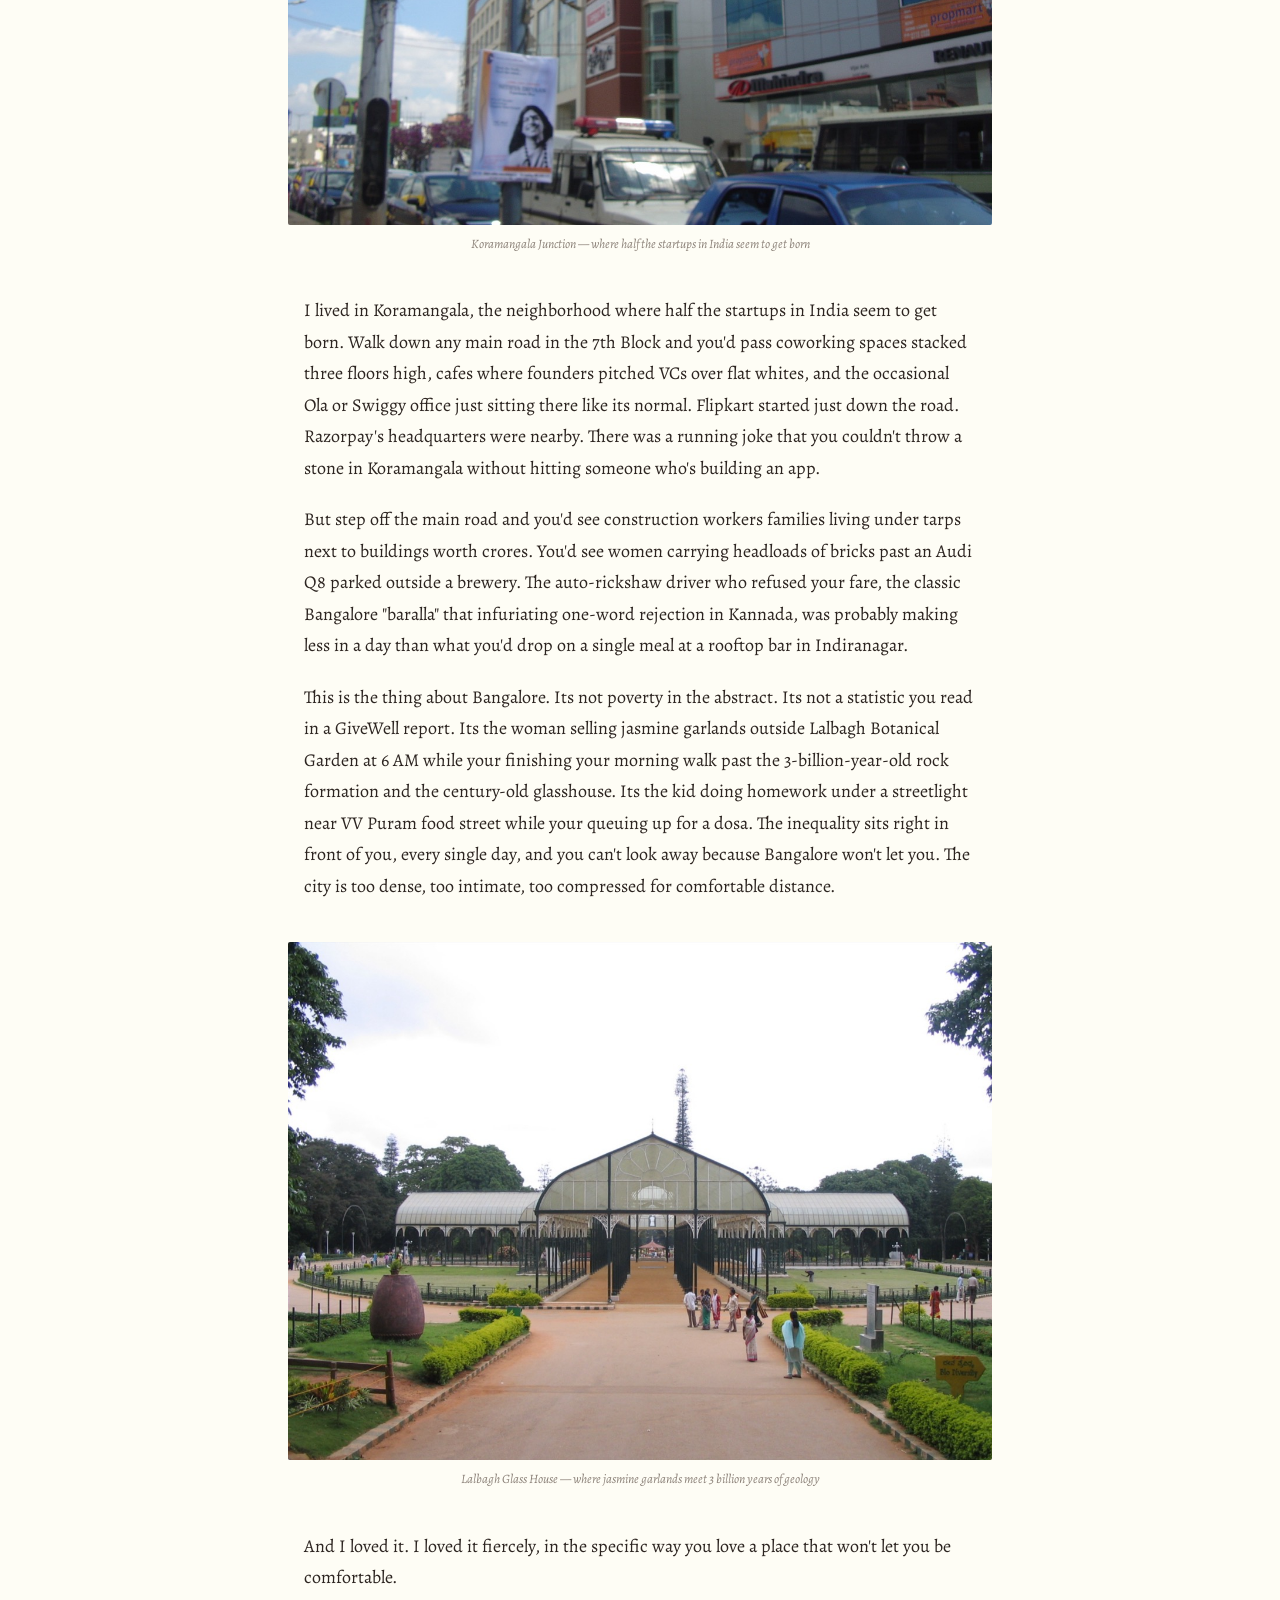
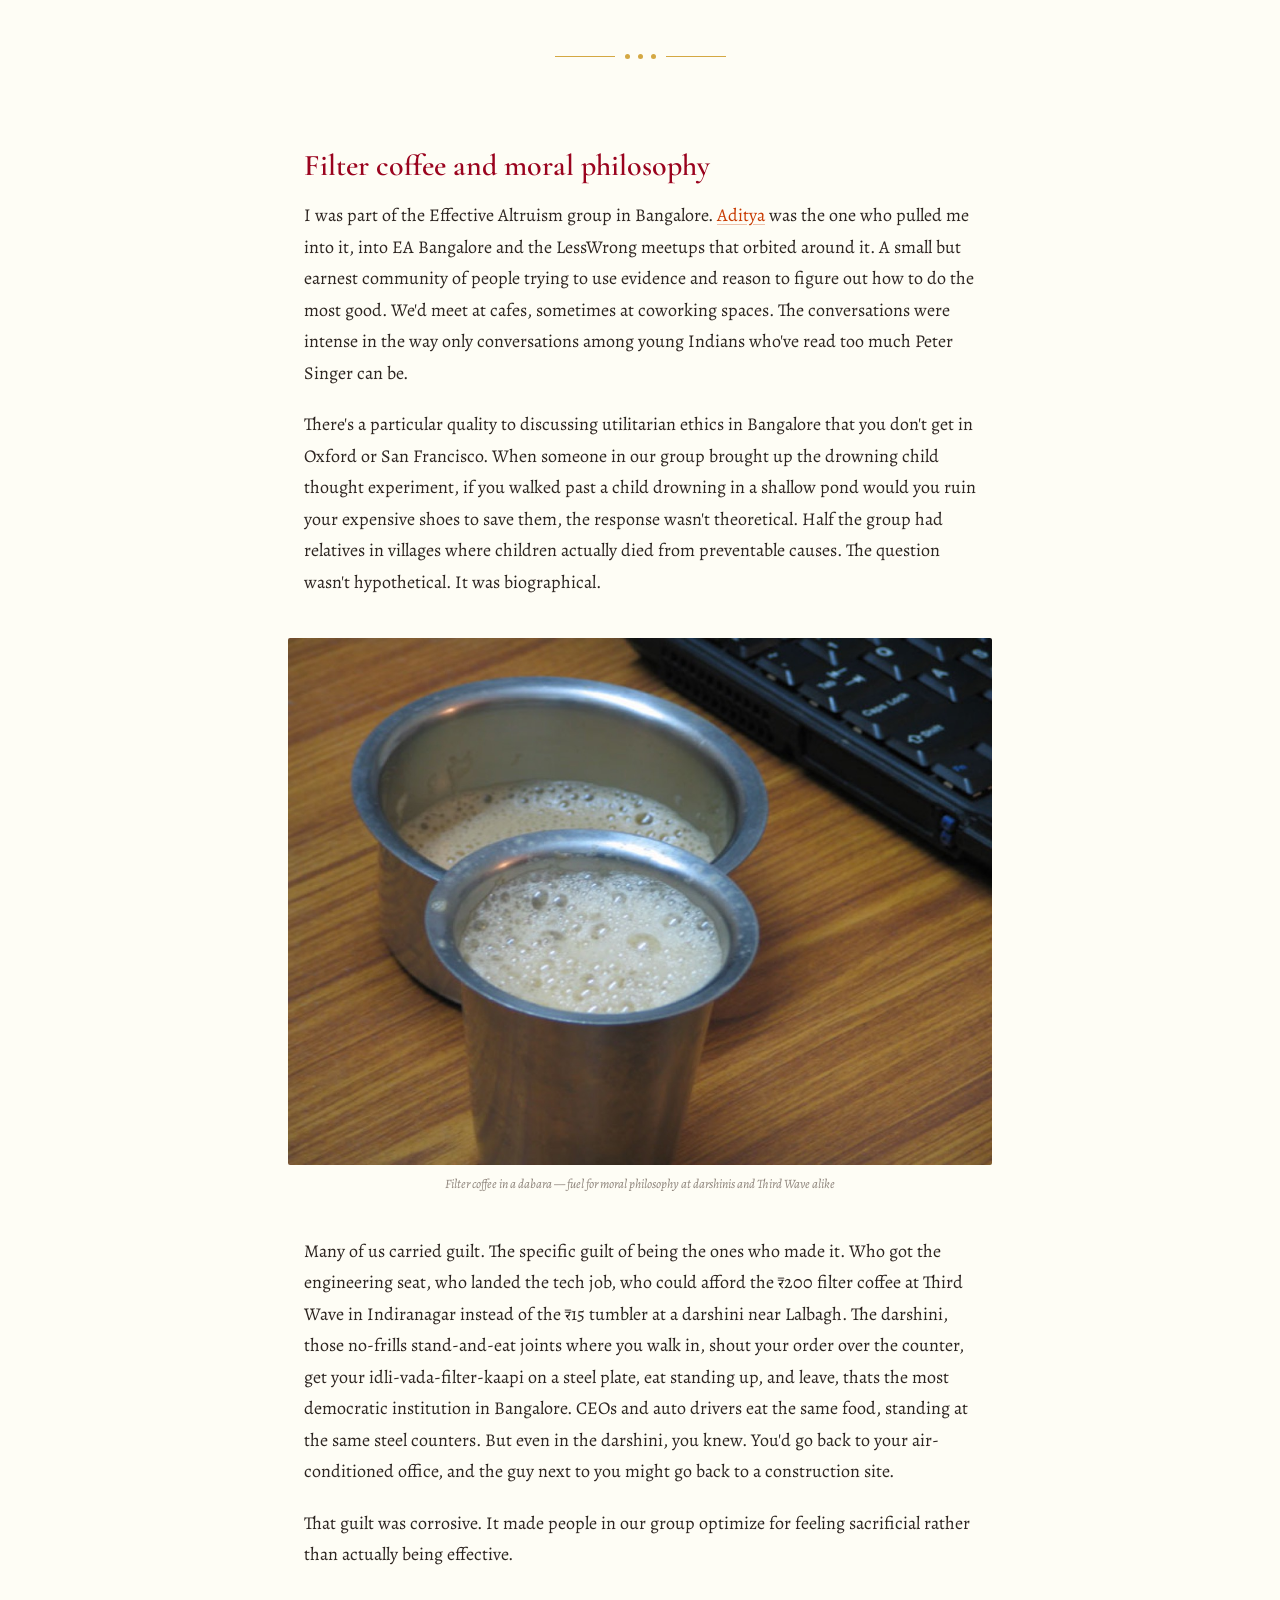
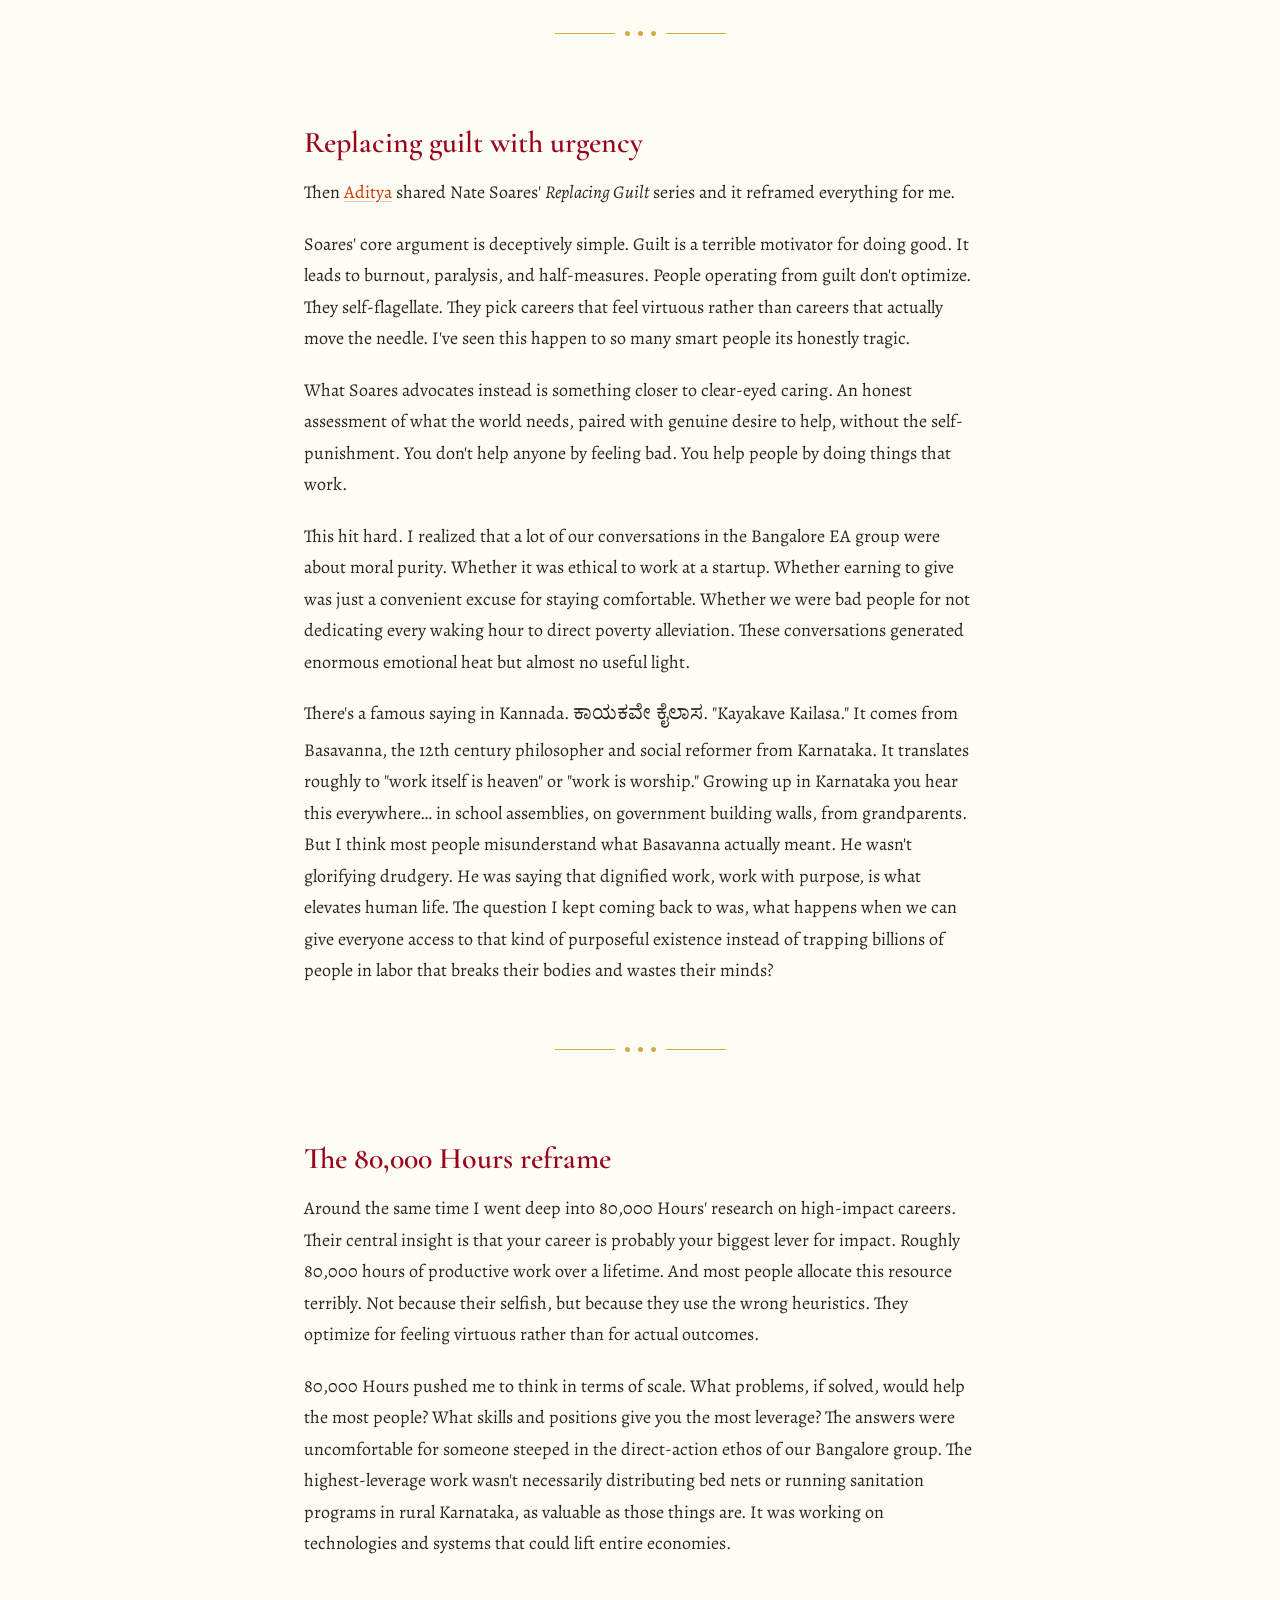
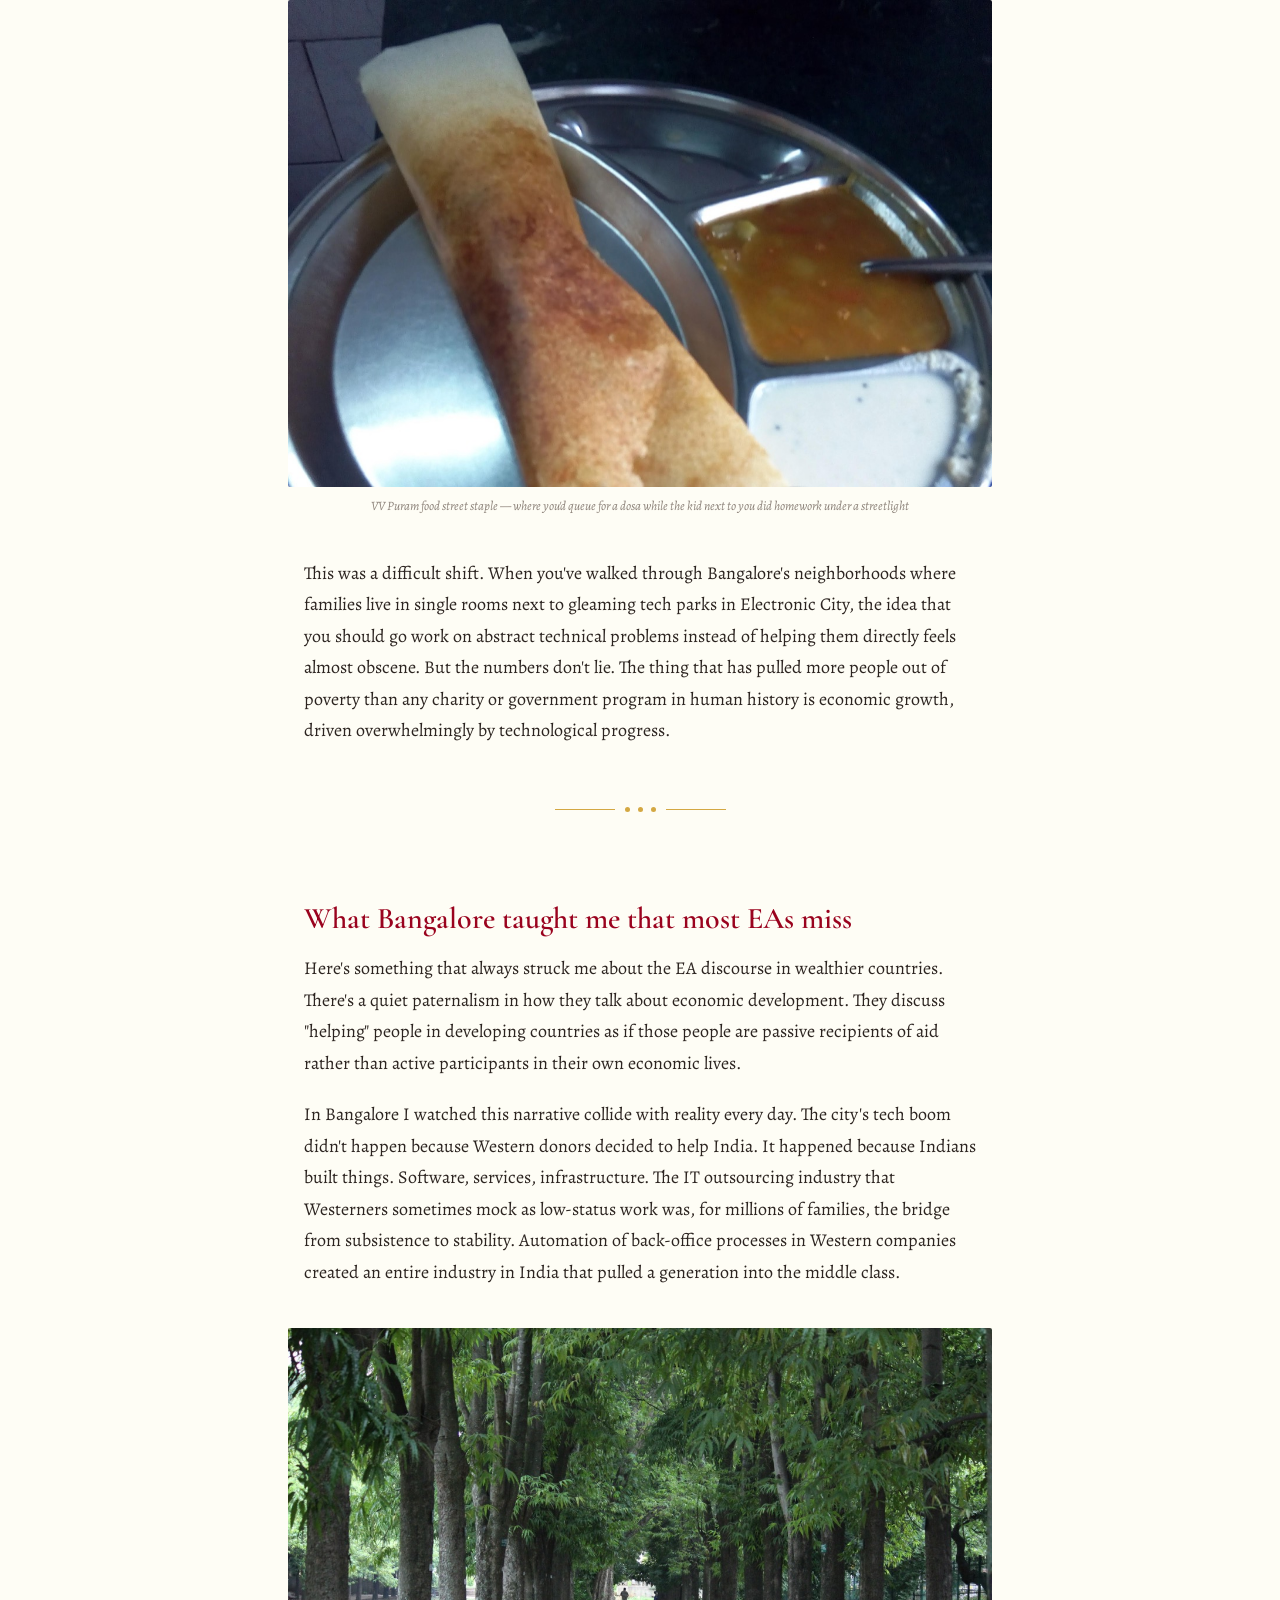
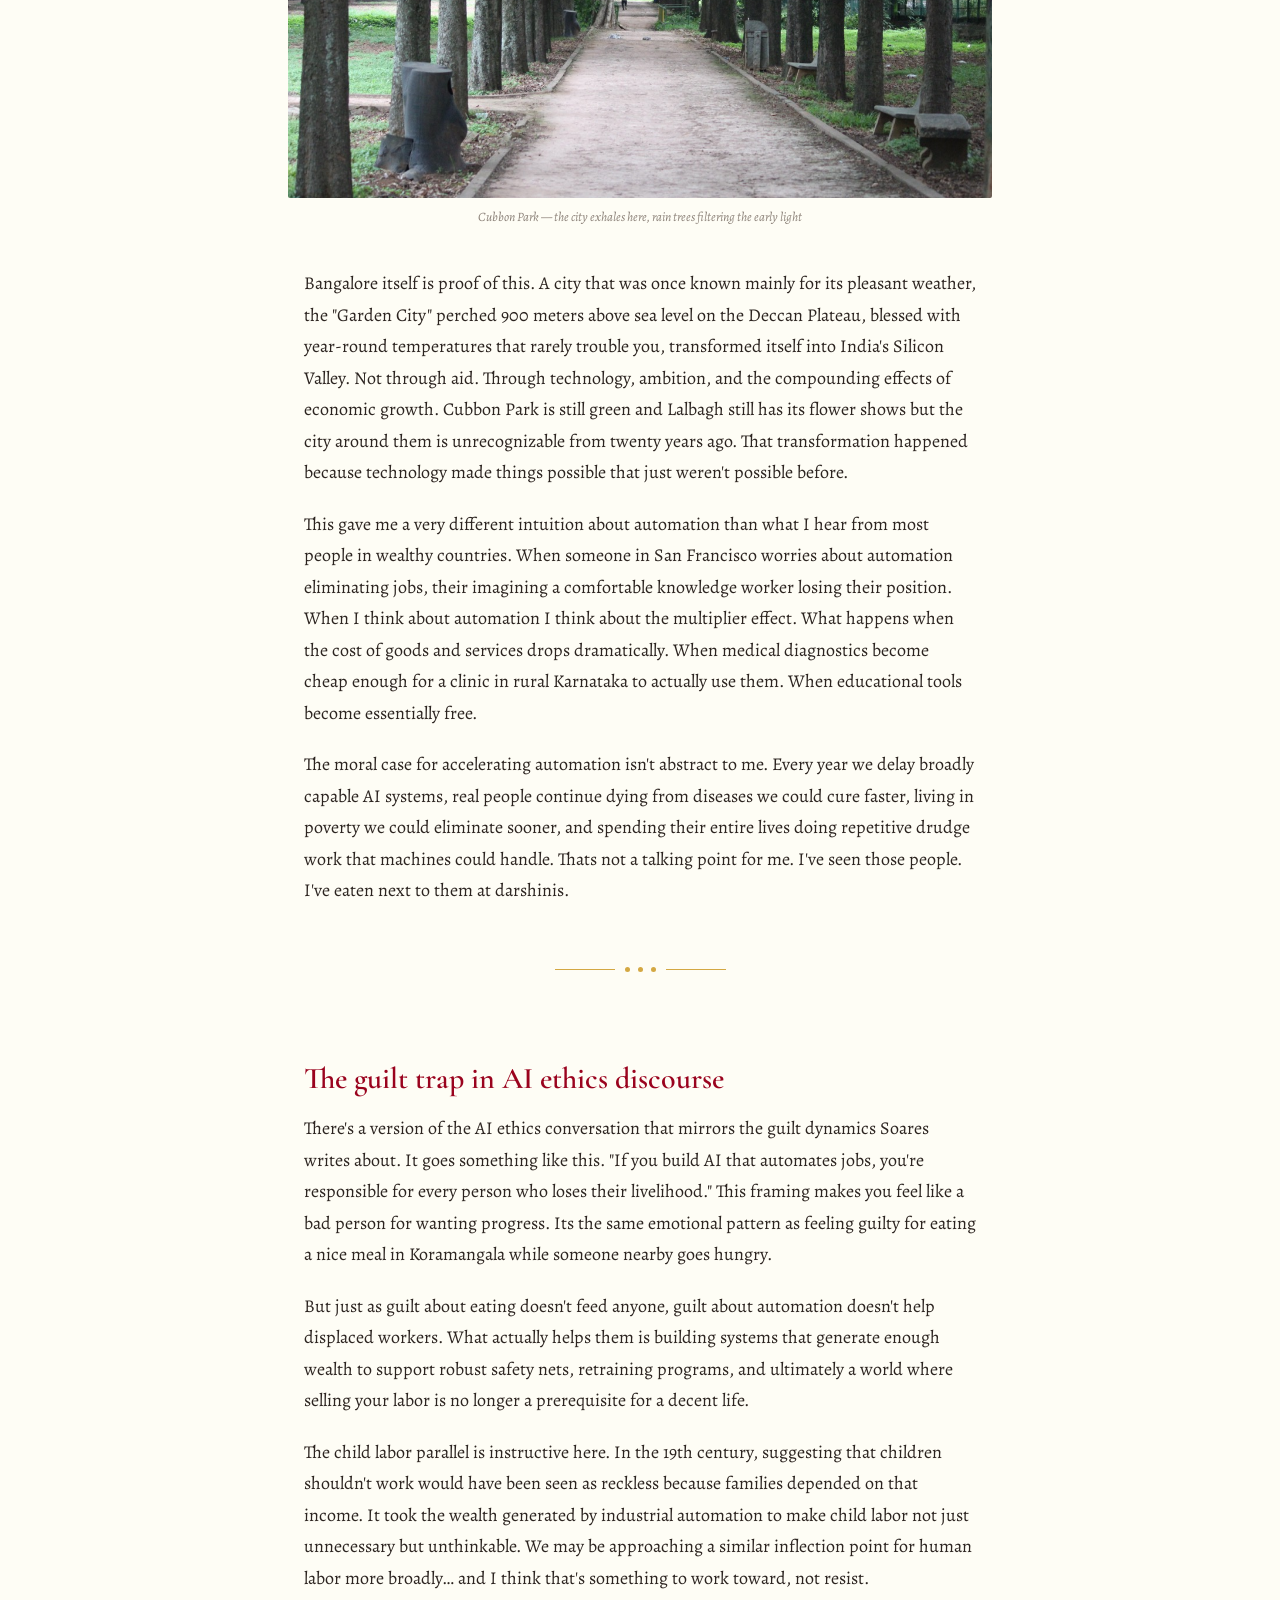
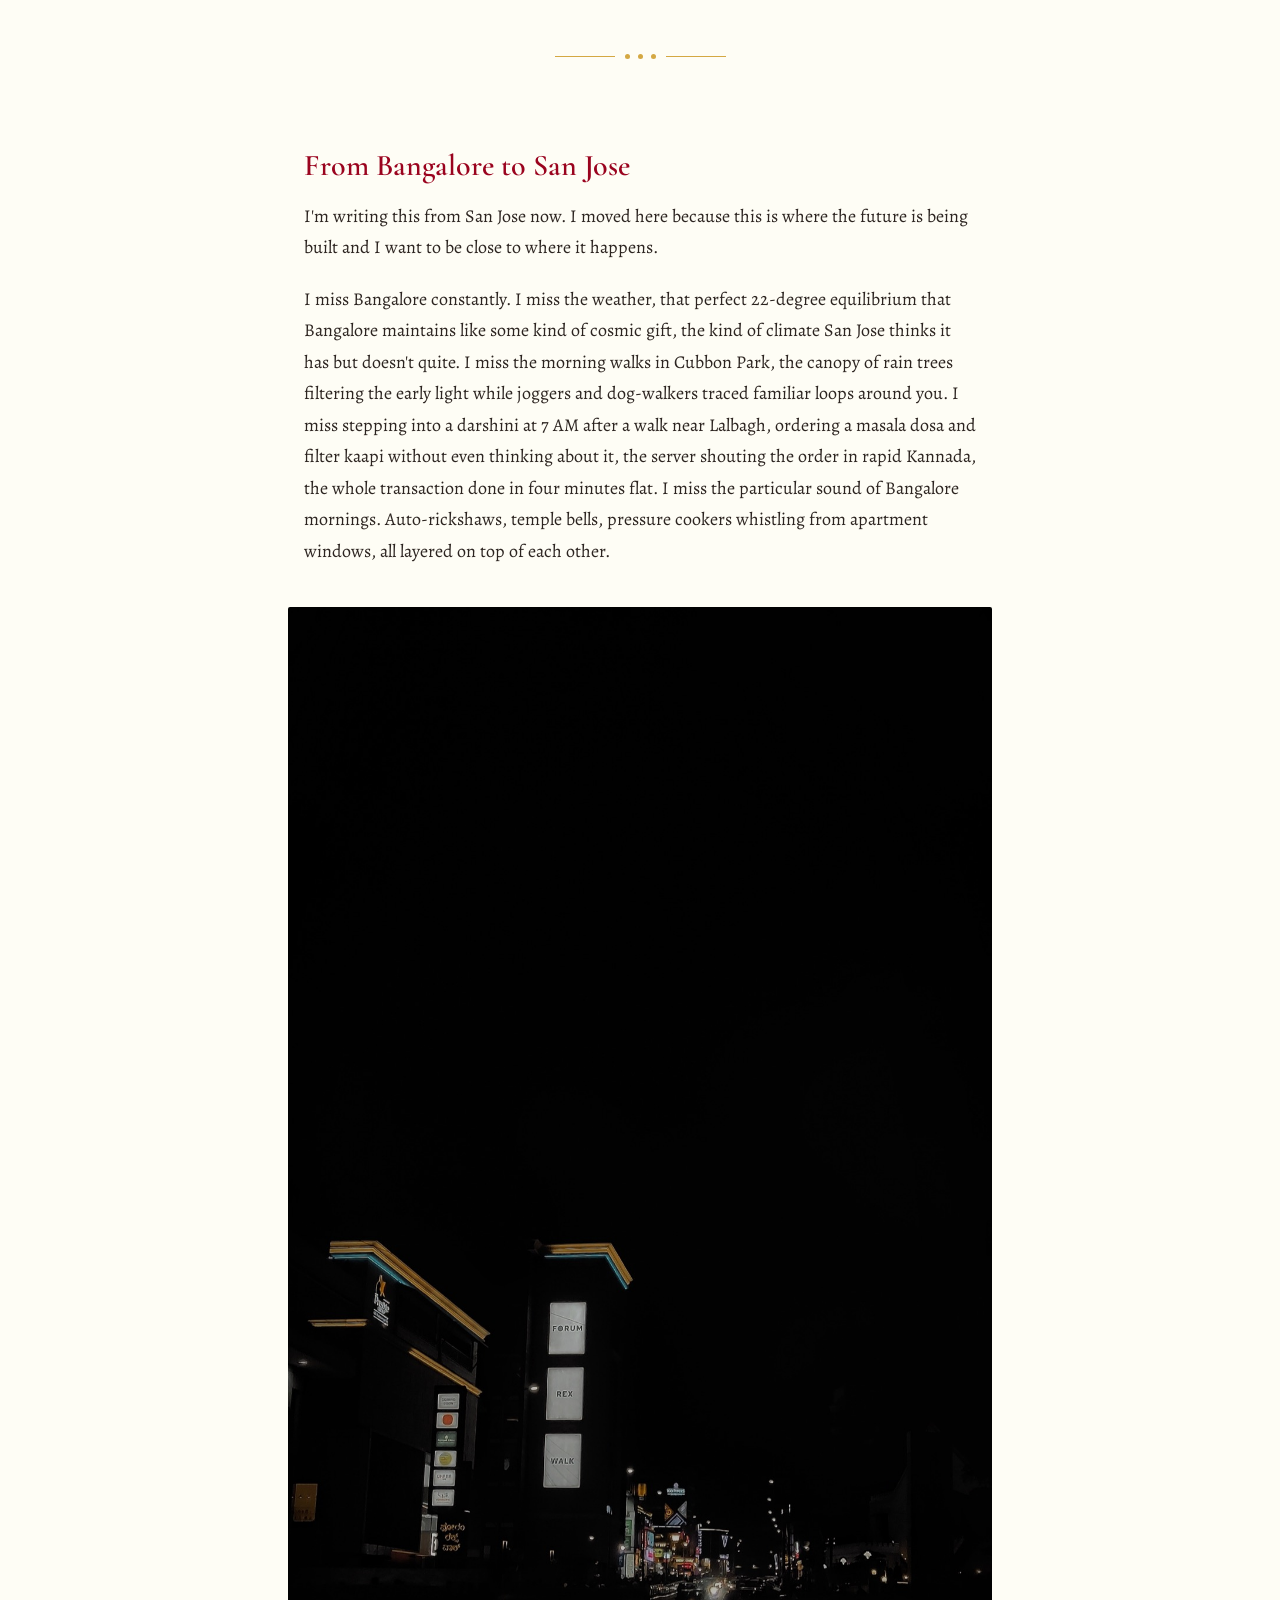
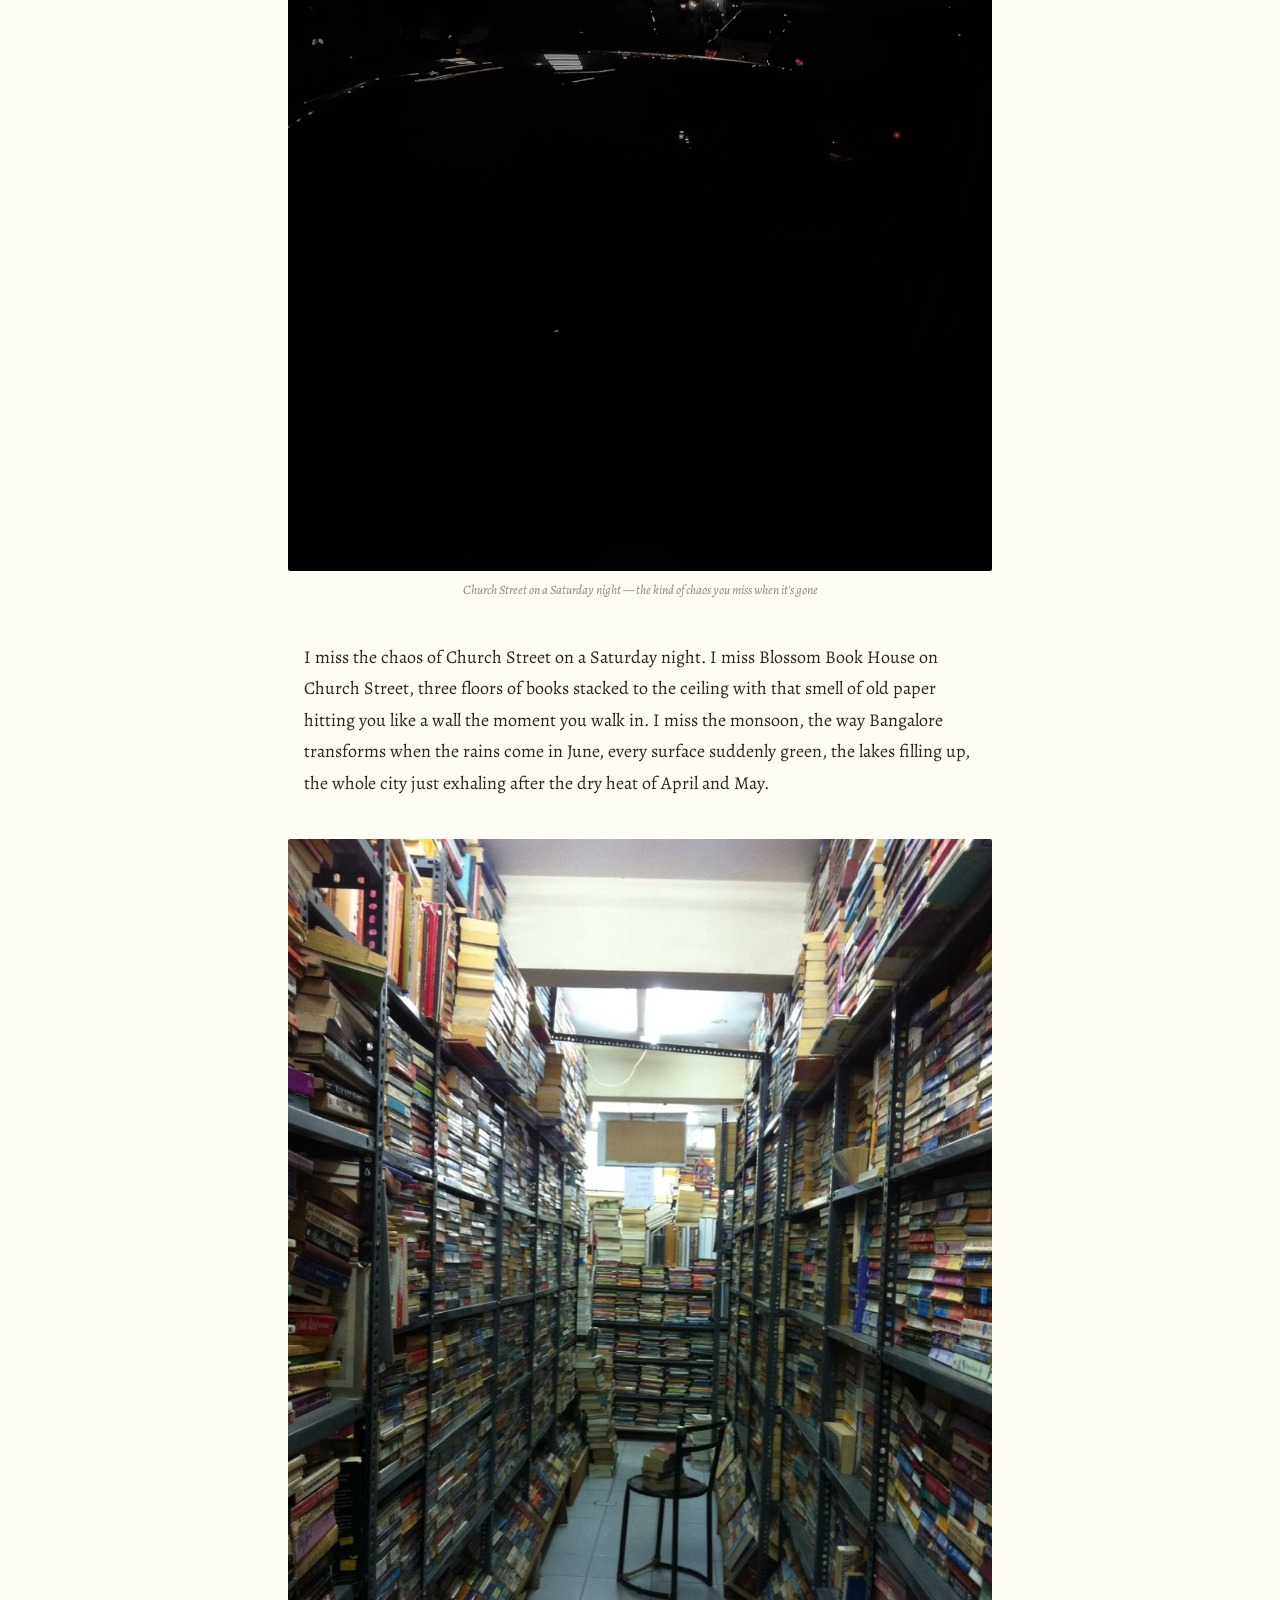
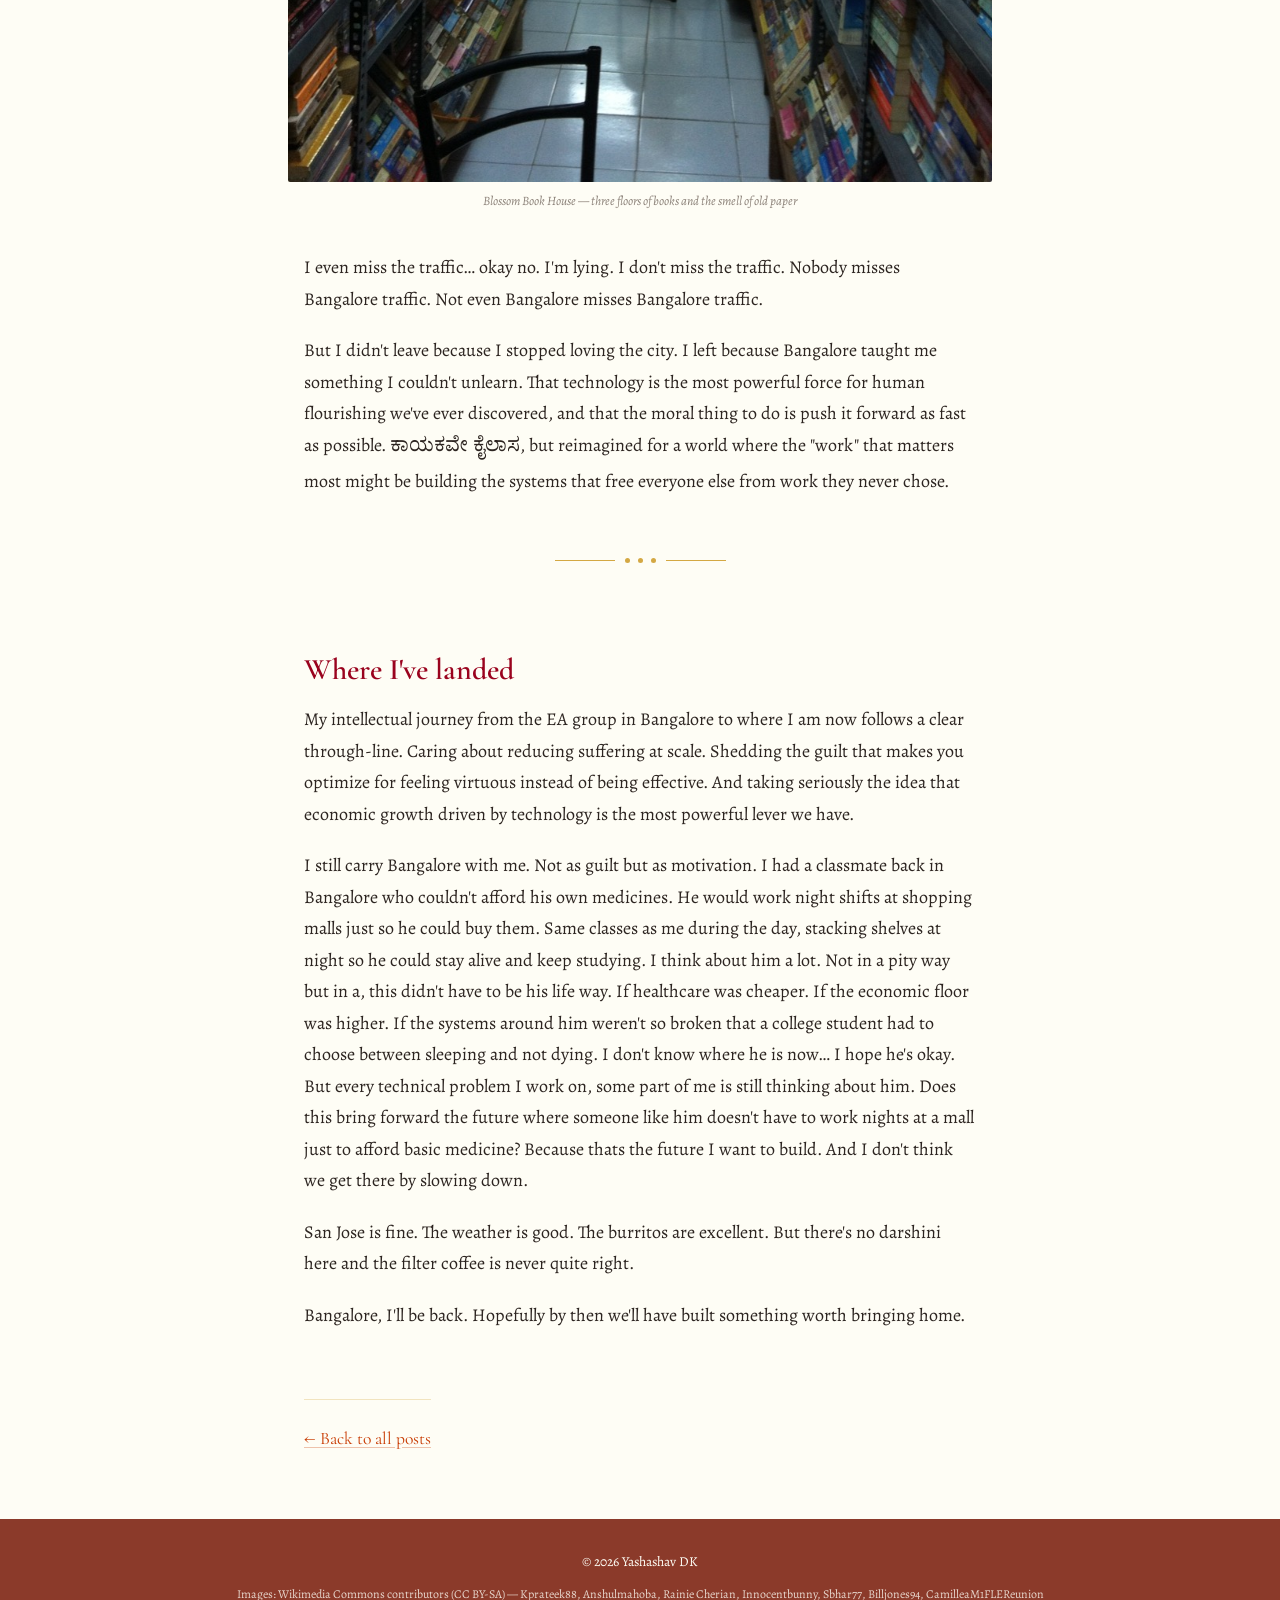
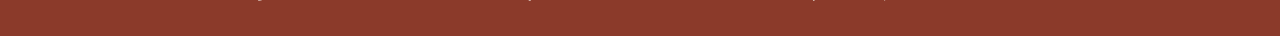
==== commit 5ec3d635: "Credit Aditya for introducing EA and LessWrong meetups Co-Authored-By: Claude Opus 4.6 <noreply@anth" ====
--- a/posts/stop-feeling-guilty-about-progress.html
+++ b/posts/stop-feeling-guilty-about-progress.html
@@ -64,7 +64,7 @@
 
         <h2>Filter coffee and moral philosophy</h2>
 
-        <p>I was part of the Effective Altruism group in Bangalore. EA Bangalore, a small but earnest community of people trying to use evidence and reason to figure out how to do the most good. We'd meet at cafes, sometimes at coworking spaces. The conversations were intense in the way only conversations among young Indians who've read too much Peter Singer can be.</p>
+        <p>I was part of the Effective Altruism group in Bangalore. <a href="https://in.linkedin.com/in/adityaarpithaprasad">Aditya</a> was the one who pulled me into it, into EA Bangalore and the LessWrong meetups that orbited around it. A small but earnest community of people trying to use evidence and reason to figure out how to do the most good. We'd meet at cafes, sometimes at coworking spaces. The conversations were intense in the way only conversations among young Indians who've read too much Peter Singer can be.</p>
 
         <p>There's a particular quality to discussing utilitarian ethics in Bangalore that you don't get in Oxford or San Francisco. When someone in our group brought up the drowning child thought experiment, if you walked past a child drowning in a shallow pond would you ruin your expensive shoes to save them, the response wasn't theoretical. Half the group had relatives in villages where children actually died from preventable causes. The question wasn't hypothetical. It was biographical.</p>
 
